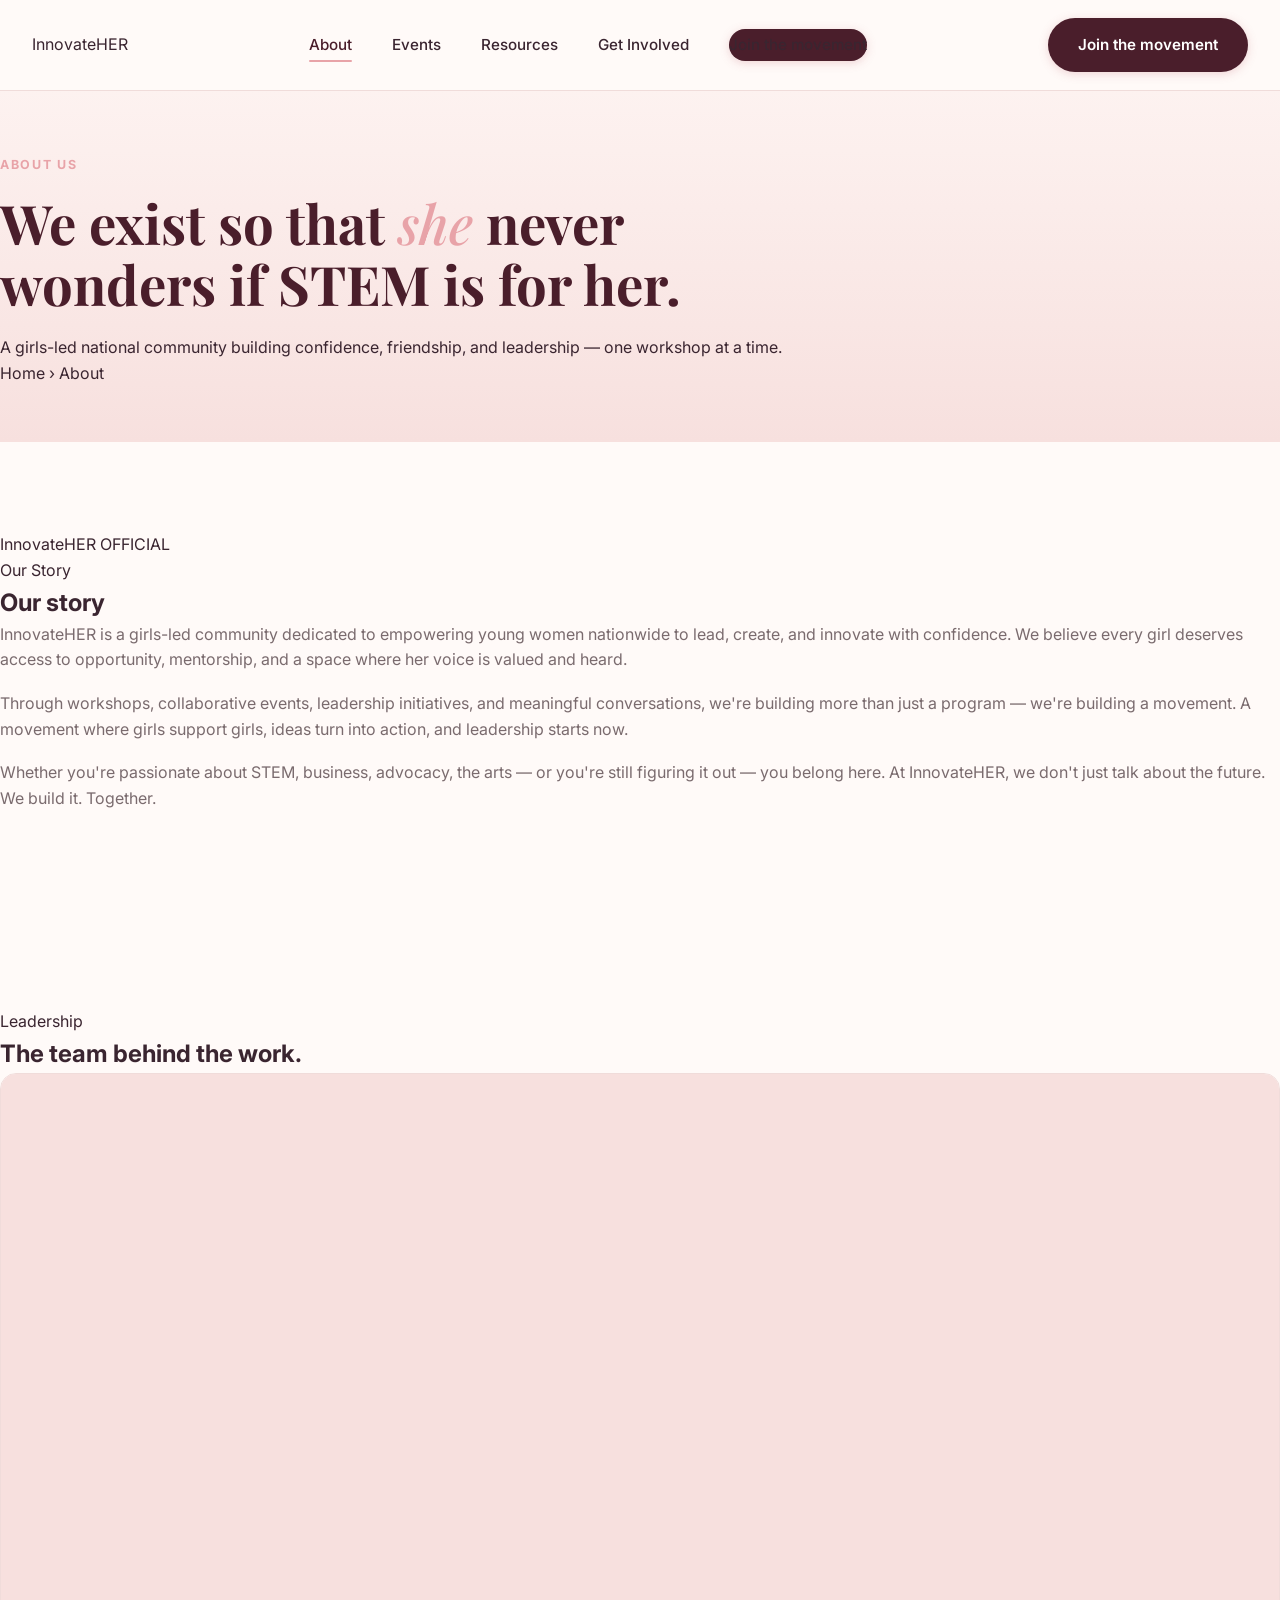
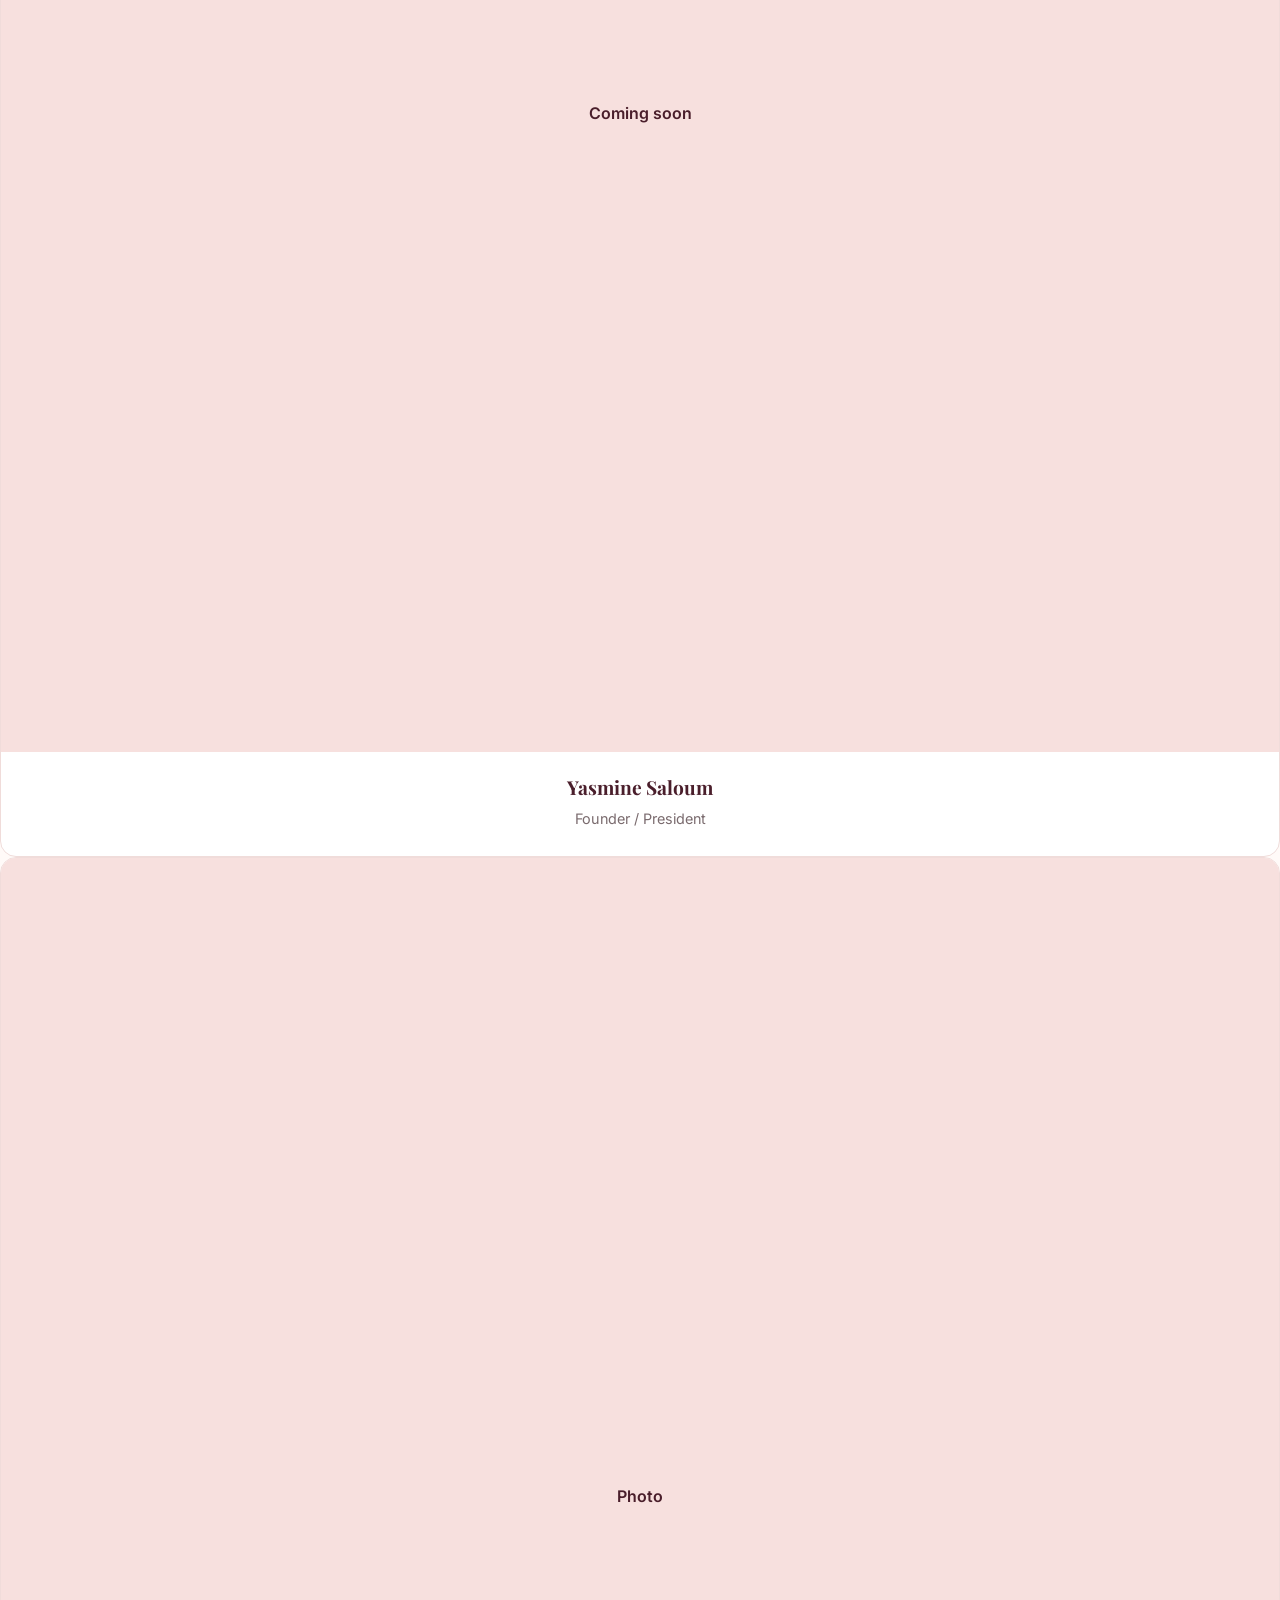
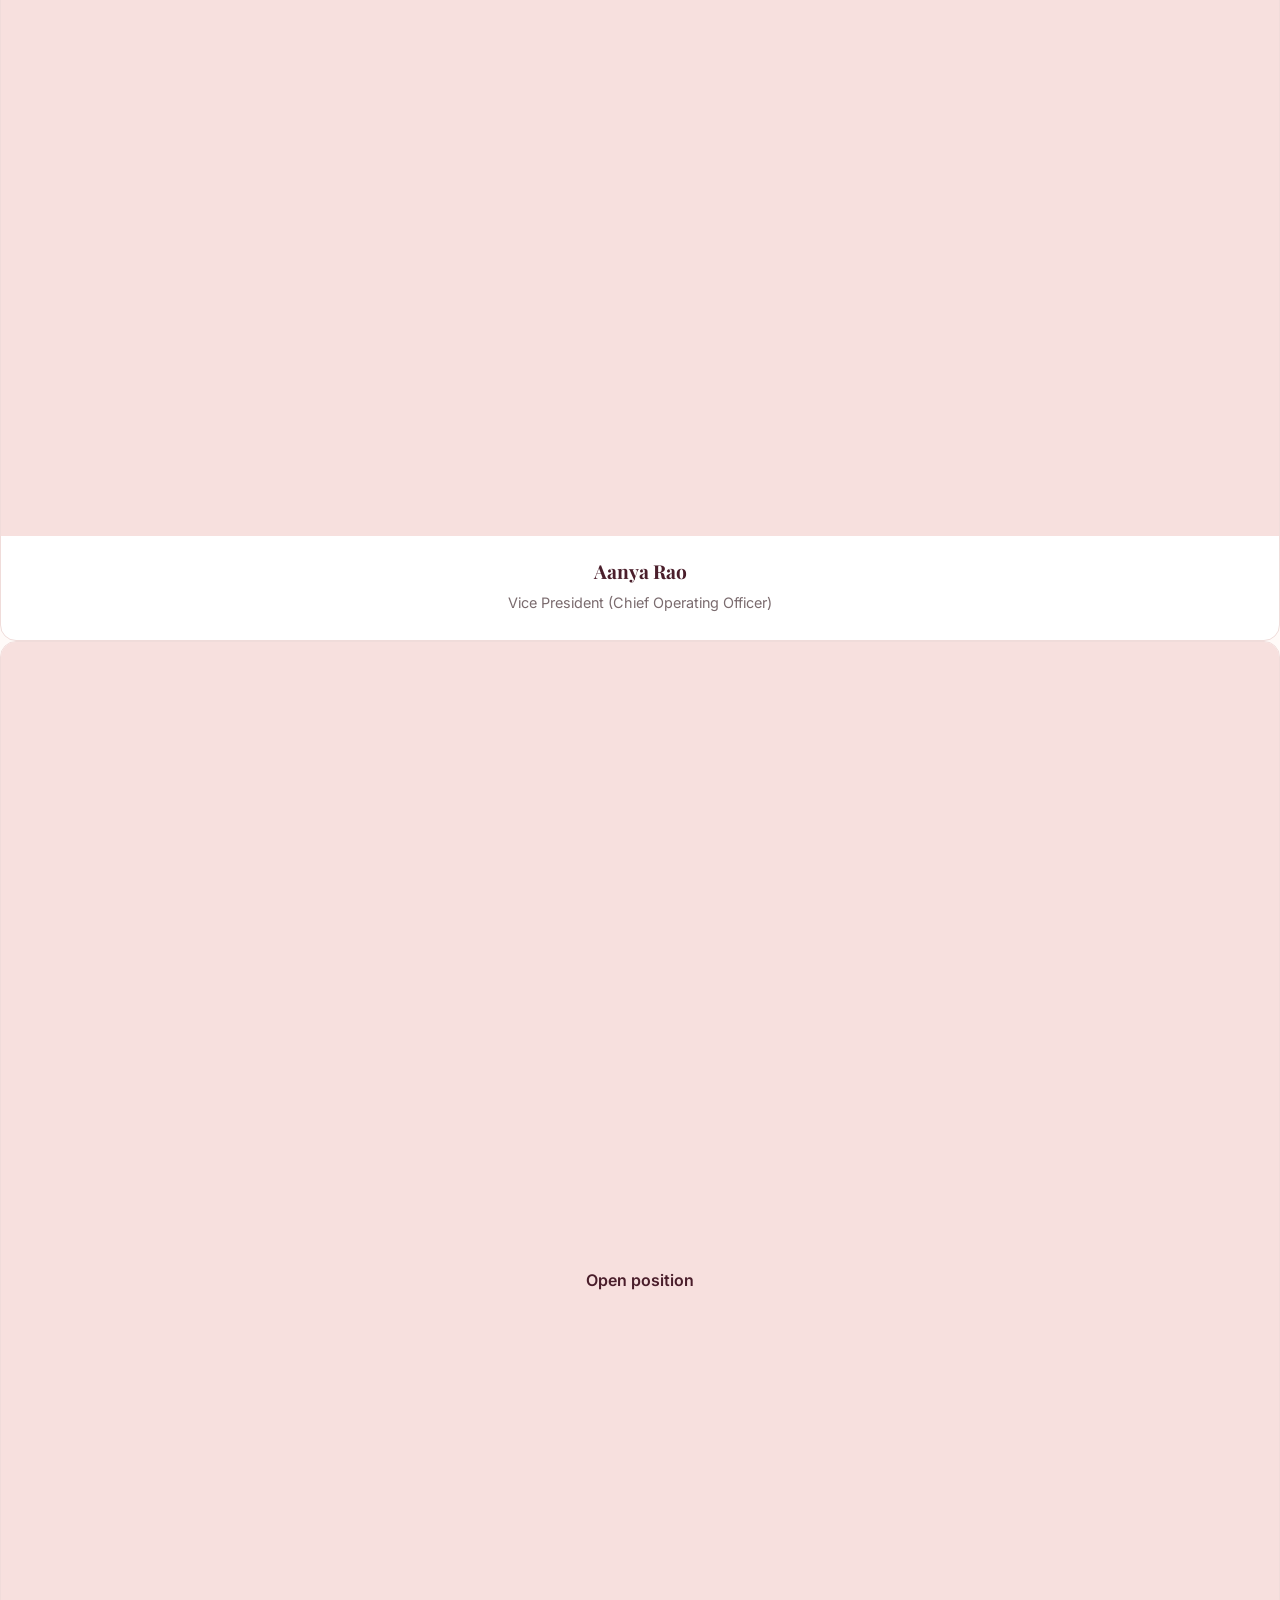
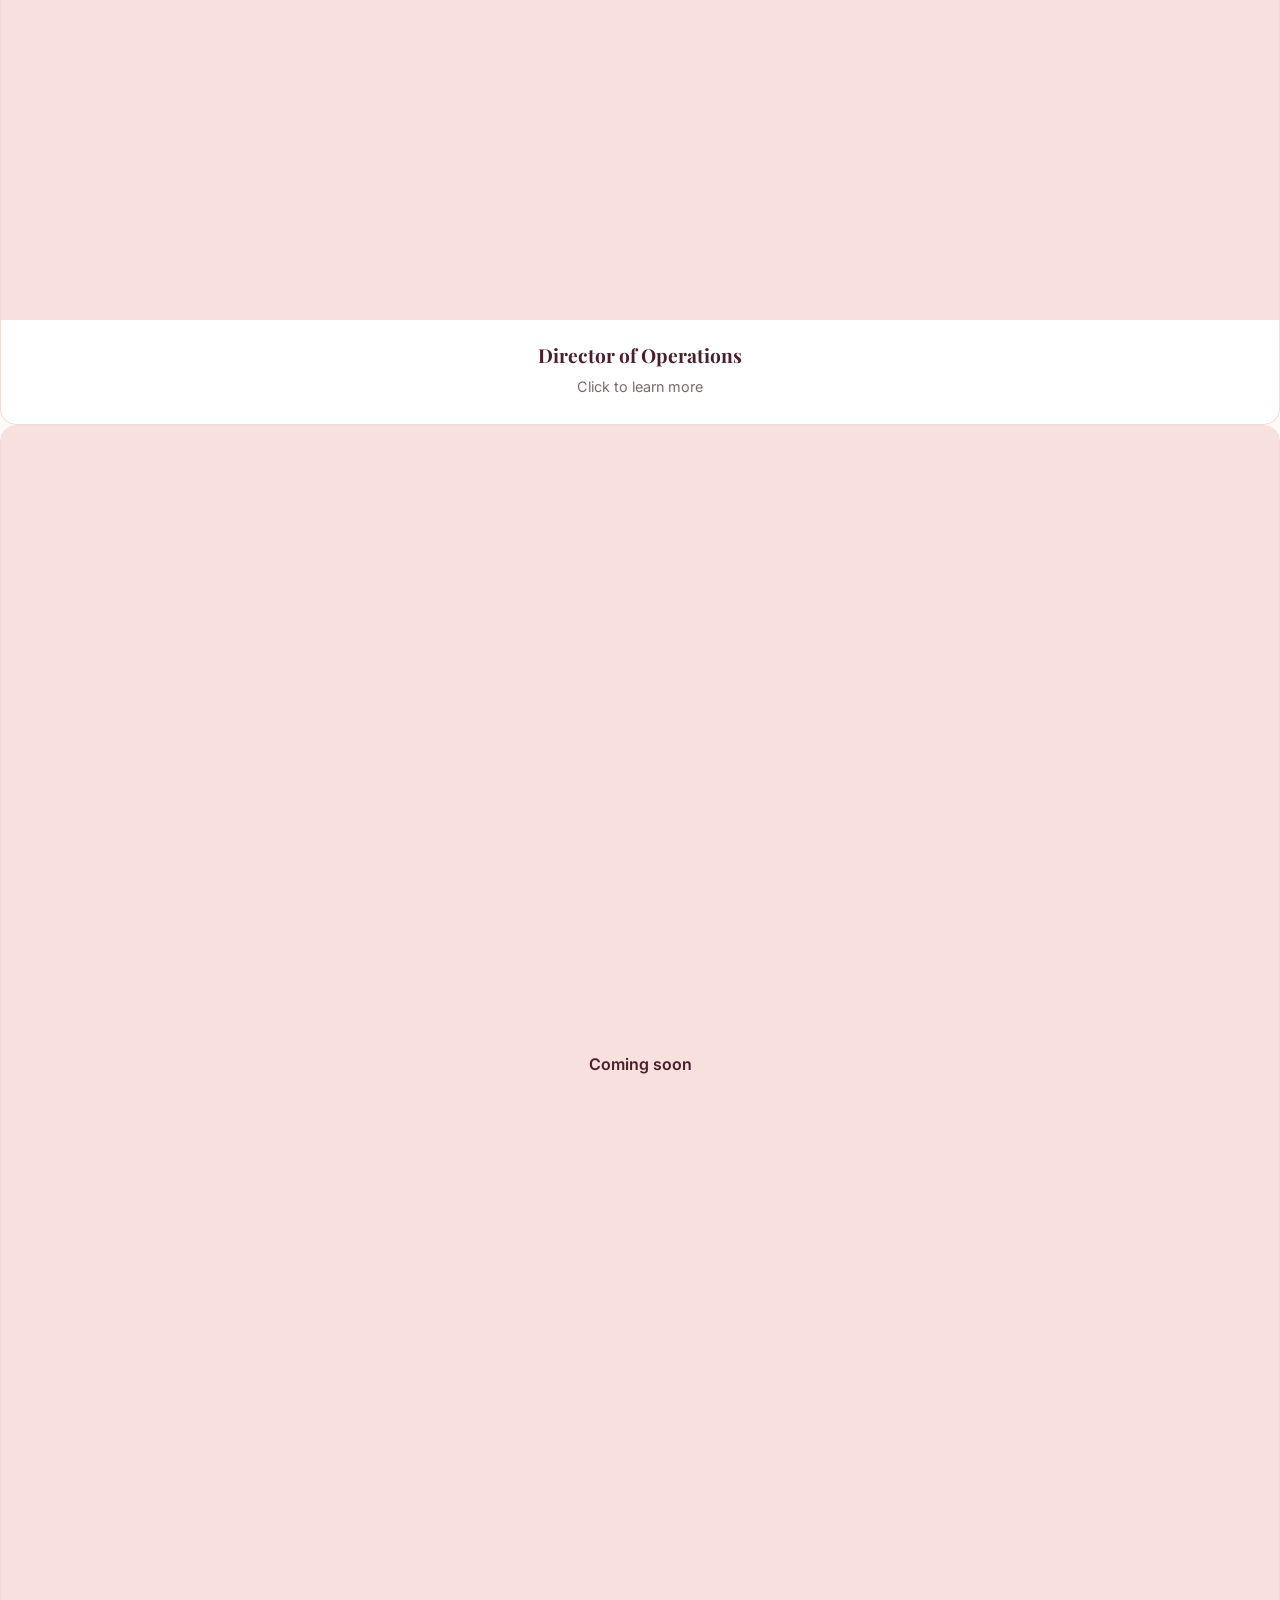
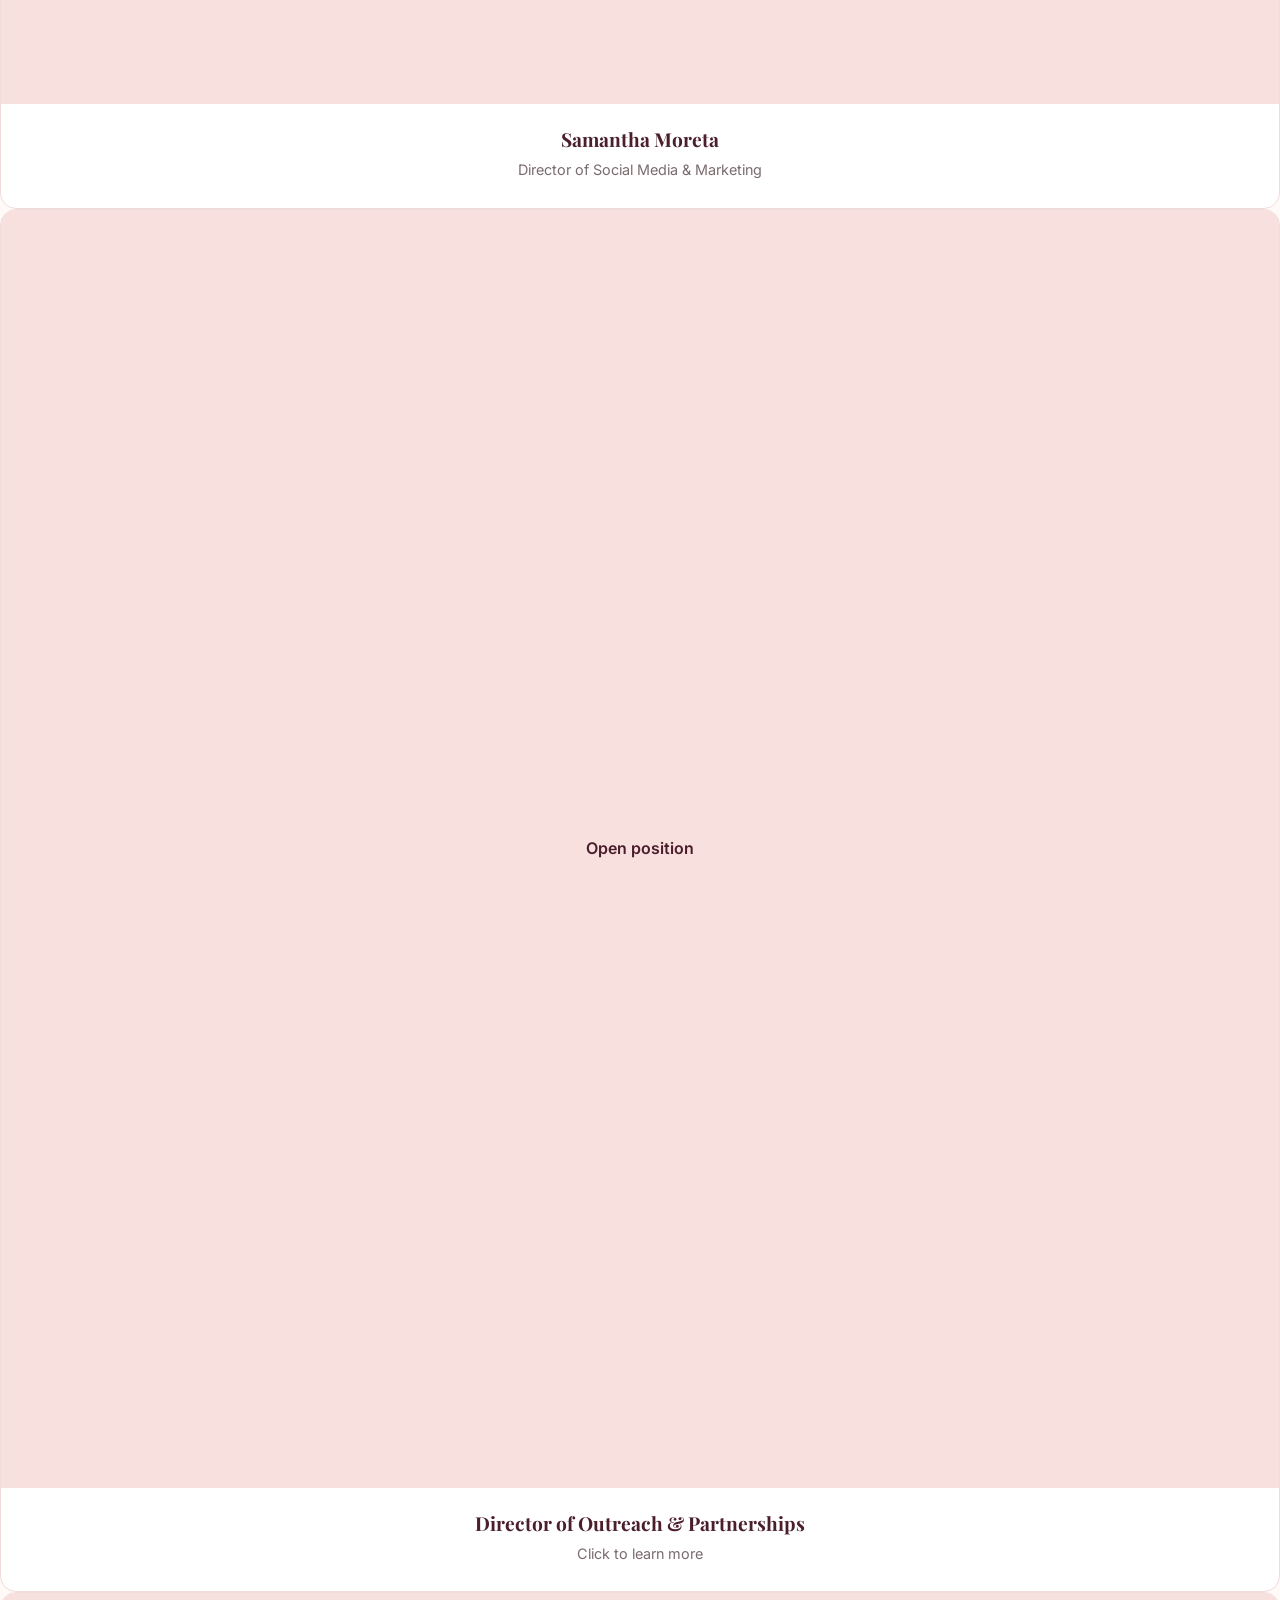
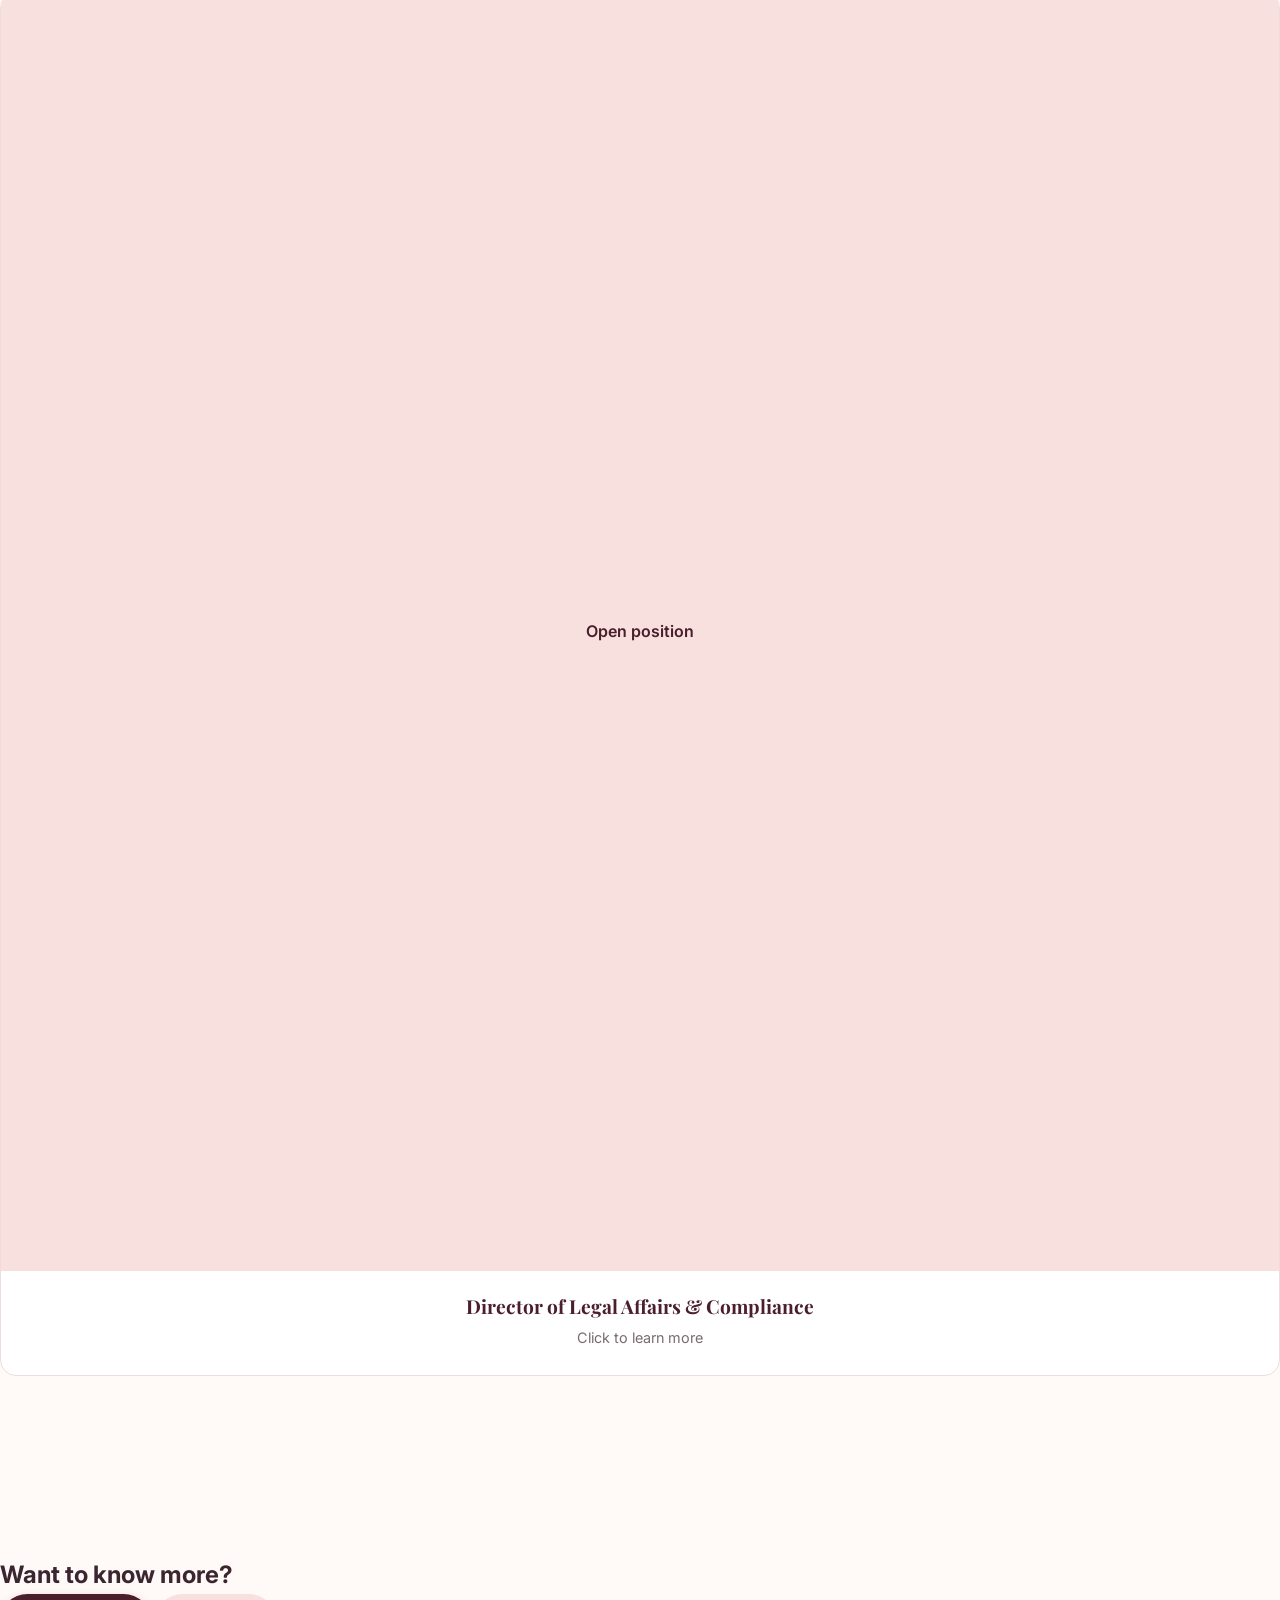
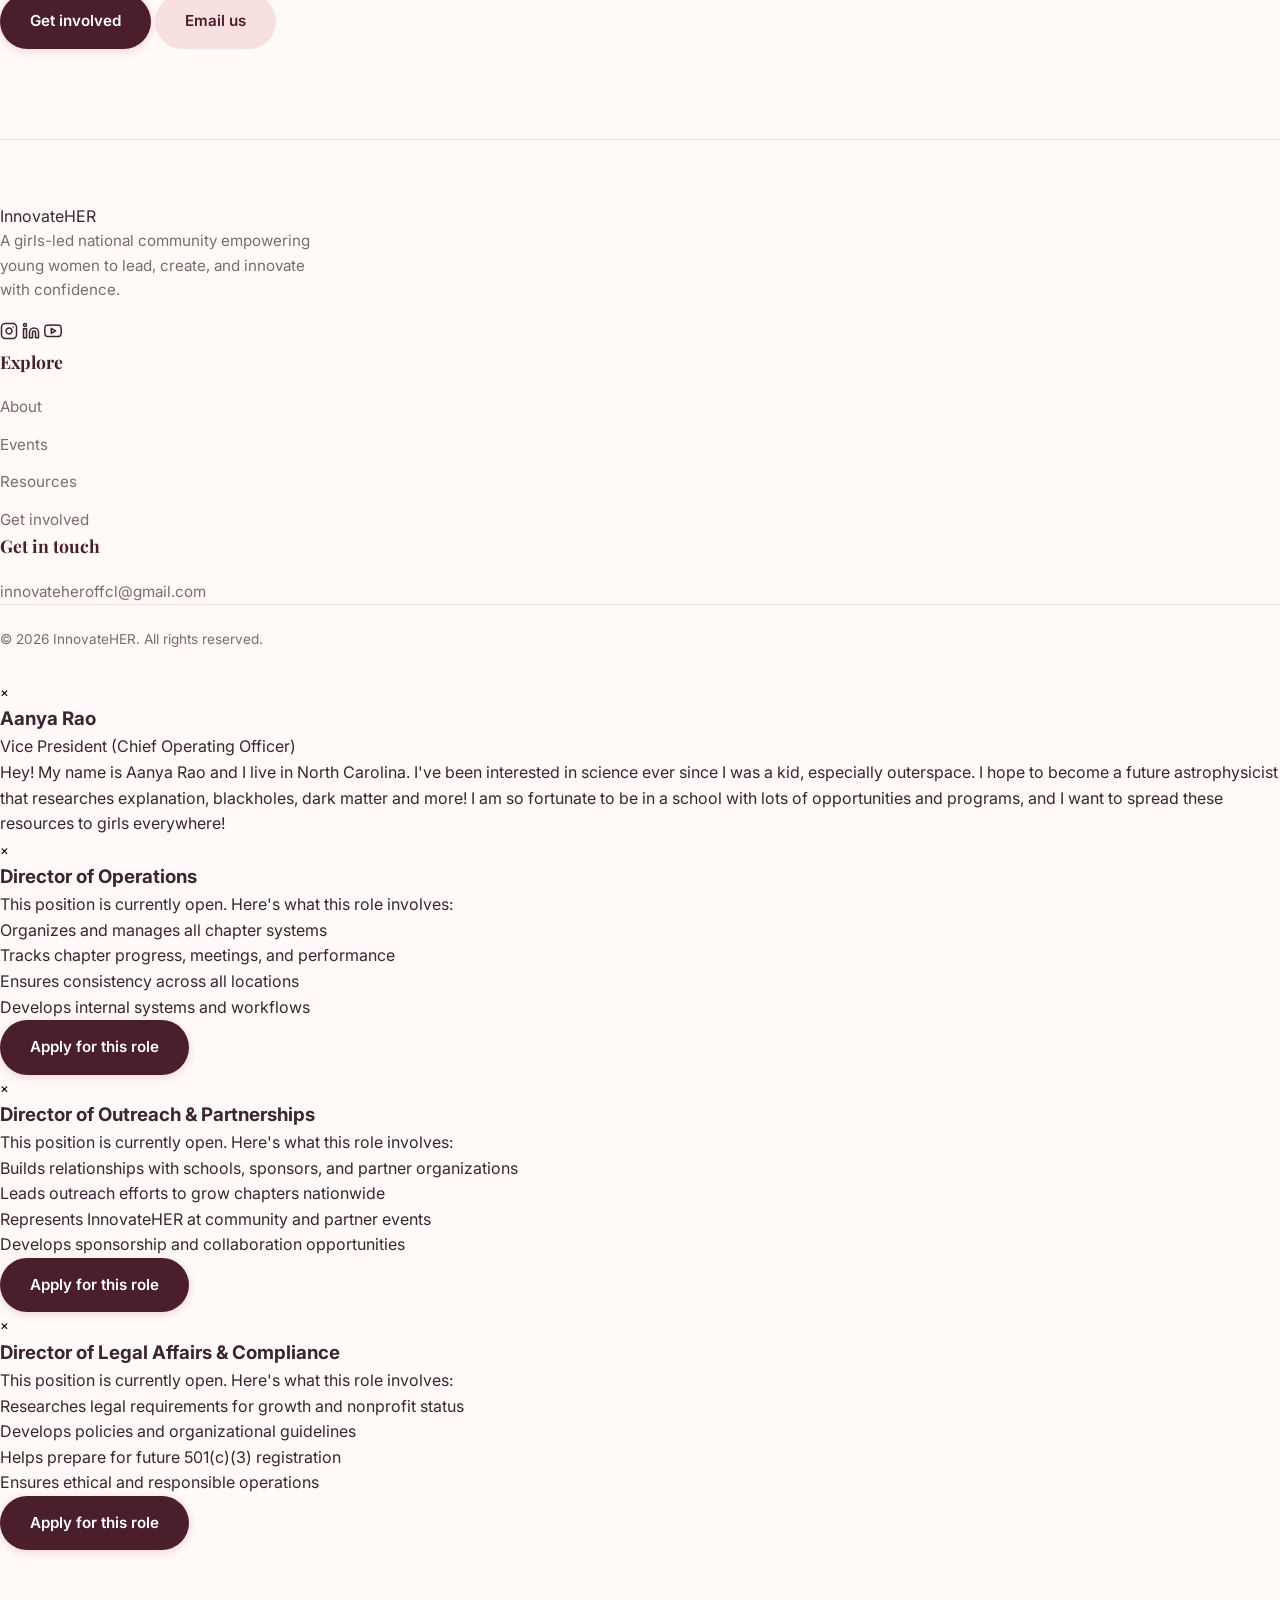
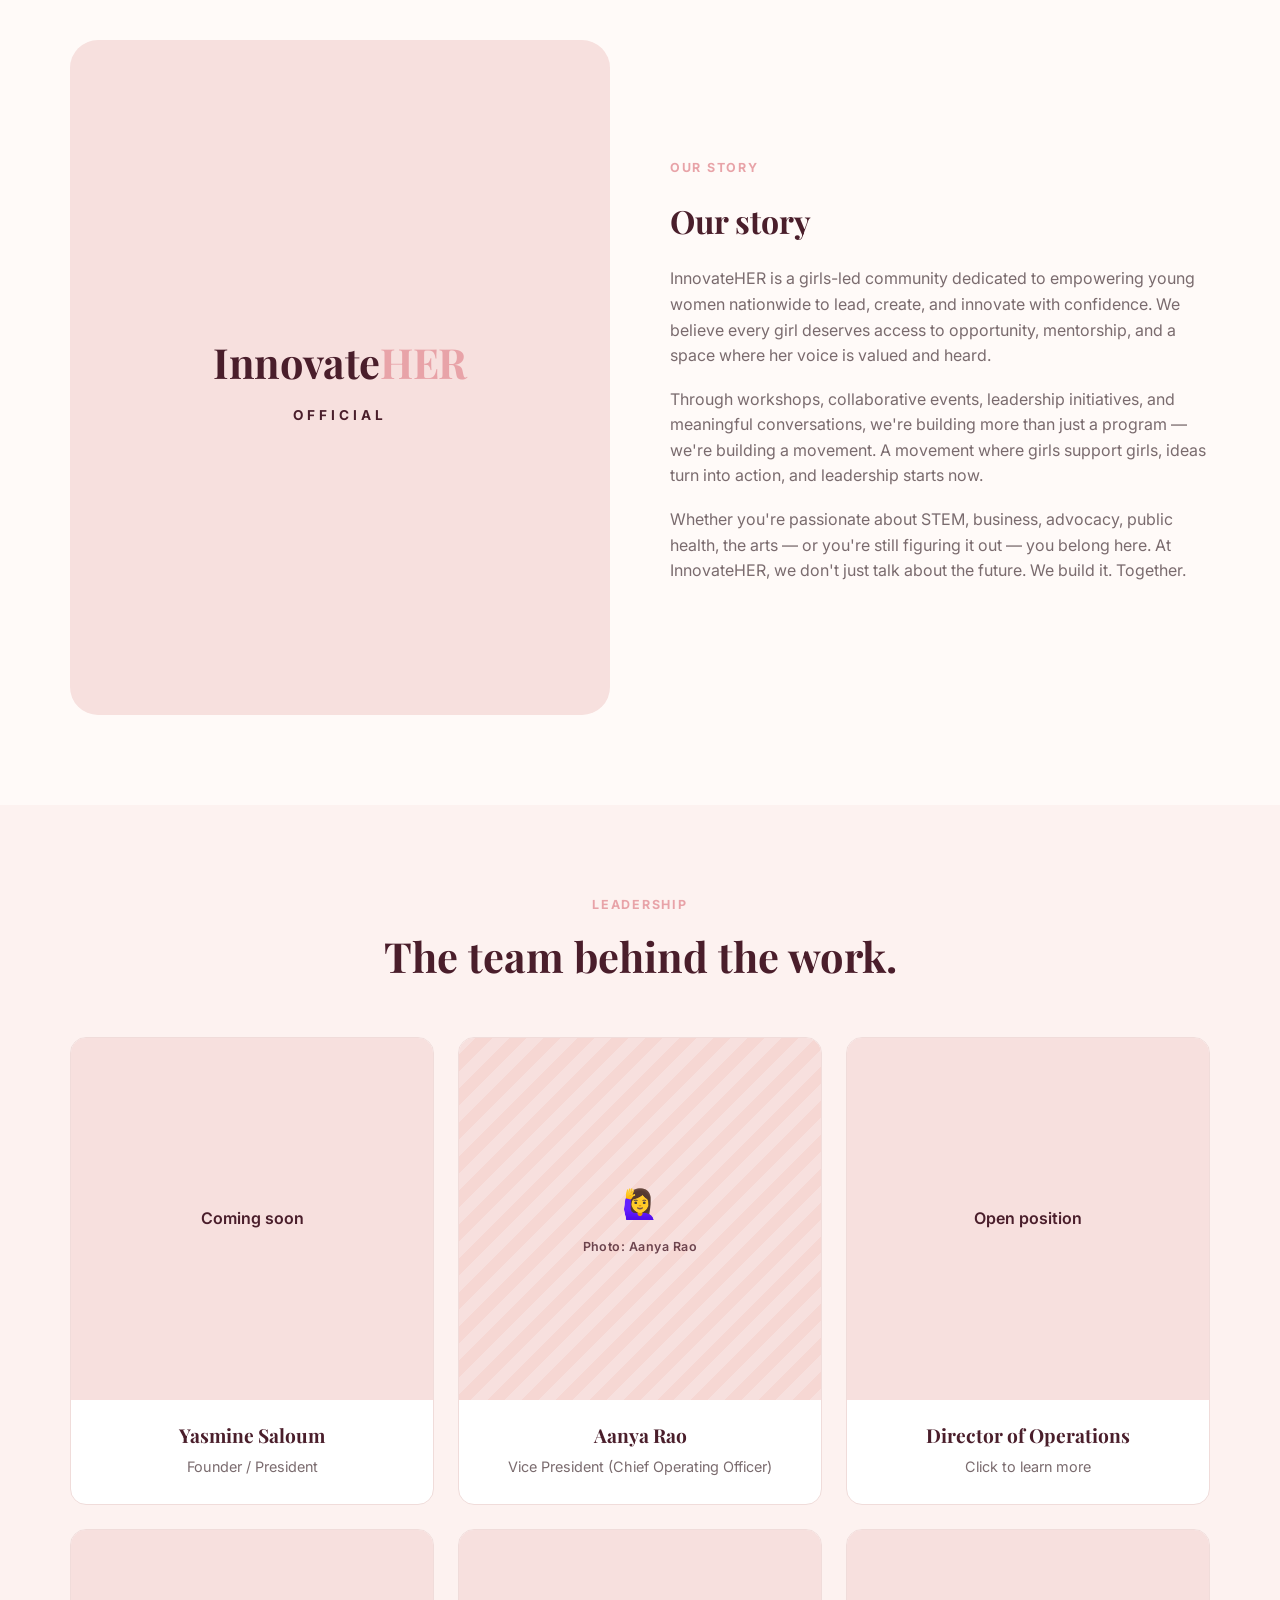
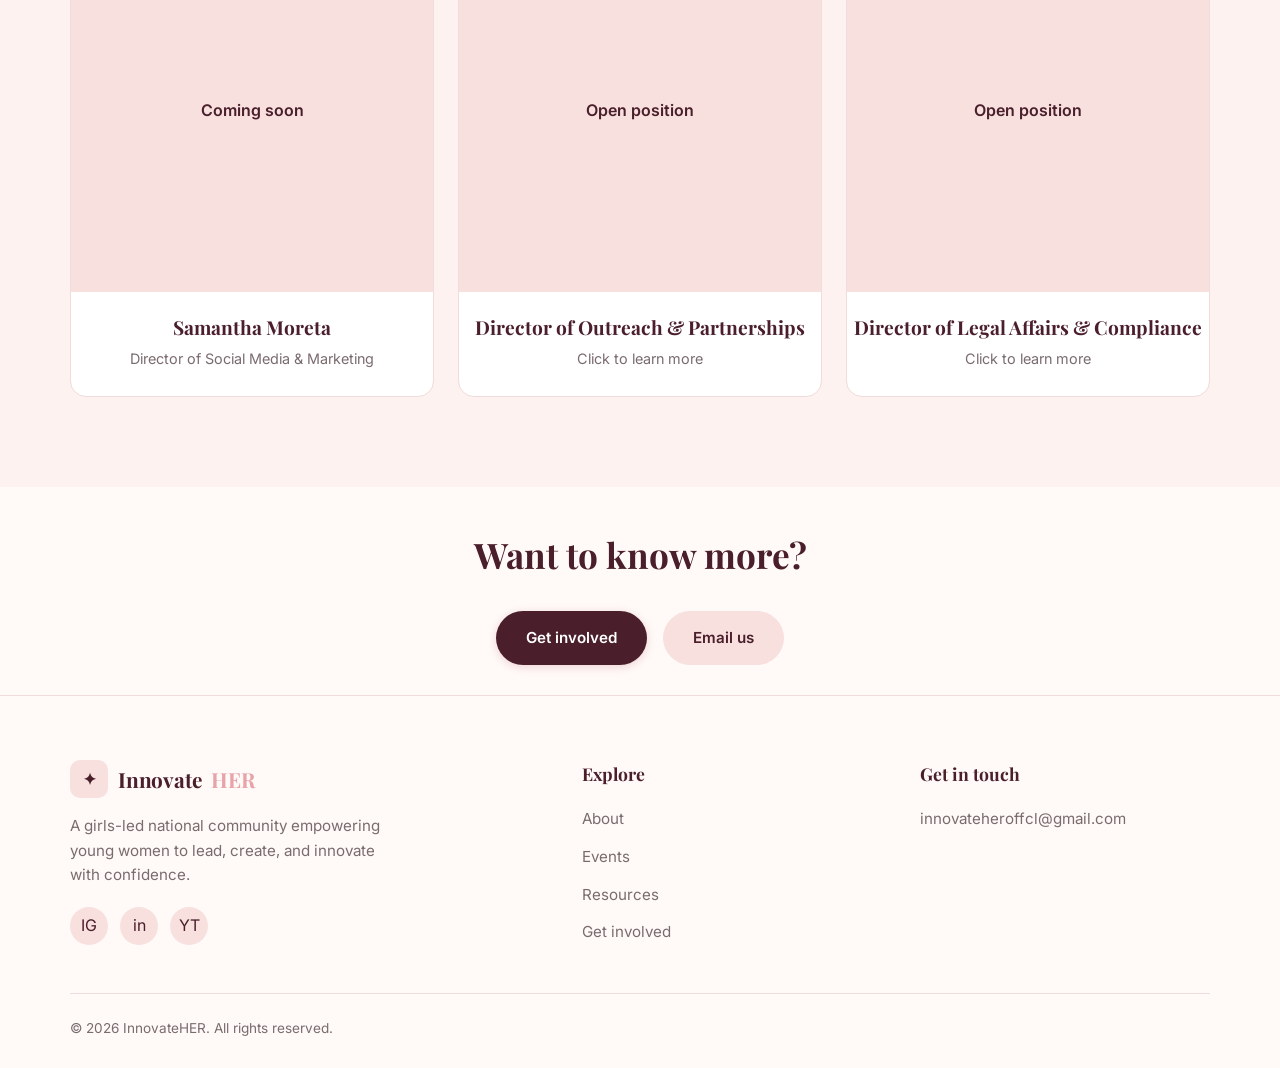
==== about.html @ 2950218b "Update about.html" ====
<!DOCTYPE html>
<html lang="en">
<head>
  <meta charset="UTF-8">
  <meta name="viewport" content="width=device-width, initial-scale=1.0">
  <title>About — InnovateHER</title>
  <meta name="description" content="InnovateHER is a girls-led national community building confidence, friendship, and leadership — one workshop at a time.">
  <link rel="icon" type="image/png" href="assets/images/favicon.png">
  <link rel="stylesheet" href="css/style.css">
</head>
<body>

  <!-- ============ HEADER / NAV ============ -->
  <header class="site-header">
    <nav class="nav">
      <a href="index.html" class="nav-logo">
        <span class="logo-mark">
          <img src="assets/images/logo.png" alt="" onerror="this.parentElement.style.display='none'">
        </span>
        Innovate<span class="her">HER</span>
      </a>

      <ul class="nav-links">
        <li><a href="about.html" aria-current="page">About</a></li>
        <li><a href="events.html">Events</a></li>
        <li><a href="resources.html">Resources</a></li>
        <li><a href="get-involved.html">Get Involved</a></li>
        <li class="nav-cta-mobile"><a href="get-involved.html" class="btn btn-primary btn-block">Join the movement</a></li>
      </ul>

      <div class="nav-actions">
        <a href="get-involved.html" class="btn btn-primary">Join the movement</a>
        <button class="nav-toggle" aria-label="Toggle menu" aria-expanded="false">
          <span></span><span></span><span></span>
        </button>
      </div>
    </nav>
  </header>

  <main>
    <!-- ============ PAGE HERO ============ -->
    <section class="page-hero">
      <div class="container">
        <span class="eyebrow">About Us</span>
        <h1>We exist so that <em>she</em> never wonders if STEM is for her.</h1>
        <p>A girls-led national community building confidence, friendship, and leadership — one workshop at a time.</p>
        <nav class="breadcrumbs" aria-label="Breadcrumb">
          <a href="index.html">Home</a>
          <span>&rsaquo;</span>
          <span class="current">About</span>
        </nav>
      </div>
    </section>

    <!-- ============ OUR STORY ============ -->
    <section class="section">
      <div class="container story-block">
        <div class="story-media">
          <div class="wordmark">
            Innovate<span class="her">HER</span>
            <span class="tagline">OFFICIAL</span>
          </div>
        </div>

        <div class="story-copy">
          <span class="section-eyebrow">Our Story</span>
          <h2 class="section-heading">Our story</h2>
          <p>InnovateHER is a girls-led community dedicated to empowering young women nationwide to lead, create, and innovate with confidence. We believe every girl deserves access to opportunity, mentorship, and a space where her voice is valued and heard.</p>
          <p>Through workshops, collaborative events, leadership initiatives, and meaningful conversations, we're building more than just a program — we're building a movement. A movement where girls support girls, ideas turn into action, and leadership starts now.</p>
          <p>Whether you're passionate about STEM, business, advocacy, the arts — or you're still figuring it out — you belong here. At InnovateHER, we don't just talk about the future. We build it. Together.</p>
        </div>
      </div>
    </section>

    <!-- ============ LEADERSHIP ============ -->
    <section class="section bg-blush">
      <div class="container text-center">
        <span class="section-eyebrow">Leadership</span>
        <h2 class="section-heading">The team behind the work.</h2>

        <div class="leadership-grid">
          <!-- Yasmine Saloum -->
          <div class="leader-card">
            <div class="leader-photo">Coming soon</div>
            <h3>Yasmine Saloum</h3>
            <p class="role">Founder / President</p>
          </div>

          <!-- Aanya Rao -->
          <div class="leader-card clickable" data-modal-target="modal-aanya" tabindex="0" role="button" aria-haspopup="dialog">
            <div class="leader-photo">
              <img src="assets/images/team-aanya.jpg" alt="" onerror="this.parentElement.textContent='Photo'">
            </div>
            <h3>Aanya Rao</h3>
            <p class="role">Vice President (Chief Operating Officer)</p>
          </div>

          <!-- Director of Operations -->
          <div class="leader-card clickable" data-modal-target="modal-operations" tabindex="0" role="button" aria-haspopup="dialog">
            <div class="leader-photo open-position">Open position</div>
            <h3>Director of Operations</h3>
            <p class="cta-hint">Click to learn more</p>
          </div>

          <!-- Samantha Moreta -->
          <div class="leader-card">
            <div class="leader-photo">Coming soon</div>
            <h3>Samantha Moreta</h3>
            <p class="role">Director of Social Media &amp; Marketing</p>
          </div>

          <!-- Director of Outreach & Partnerships -->
          <div class="leader-card clickable" data-modal-target="modal-outreach" tabindex="0" role="button" aria-haspopup="dialog">
            <div class="leader-photo open-position">Open position</div>
            <h3>Director of Outreach &amp; Partnerships</h3>
            <p class="cta-hint">Click to learn more</p>
          </div>

          <!-- Director of Legal Affairs & Compliance -->
          <div class="leader-card clickable" data-modal-target="modal-legal" tabindex="0" role="button" aria-haspopup="dialog">
            <div class="leader-photo open-position">Open position</div>
            <h3>Director of Legal Affairs &amp; Compliance</h3>
            <p class="cta-hint">Click to learn more</p>
          </div>
        </div>
      </div>
    </section>

    <!-- ============ WANT TO KNOW MORE ============ -->
    <section class="section">
      <div class="container know-more">
        <h2>Want to know more?</h2>
        <div class="actions">
          <a href="get-involved.html" class="btn btn-primary">Get involved</a>
          <a href="mailto:innovateheroffcl@gmail.com" class="btn btn-secondary">Email us</a>
        </div>
      </div>
    </section>
  </main>

  <!-- ============ FOOTER ============ -->
  <footer class="site-footer">
    <div class="container">
      <div class="footer-top">
        <div class="footer-brand">
          <a href="index.html" class="nav-logo">
            <span class="logo-mark">
              <img src="assets/images/logo.png" alt="" onerror="this.parentElement.style.display='none'">
            </span>
            Innovate<span class="her">HER</span>
          </a>
          <p>A girls-led national community empowering young women to lead, create, and innovate with confidence.</p>
          <div class="social-links">
            <a href="#" aria-label="InnovateHER on Instagram">
              <svg width="18" height="18" viewBox="0 0 24 24" fill="none" stroke="currentColor" stroke-width="2" stroke-linecap="round" stroke-linejoin="round"><rect x="2" y="2" width="20" height="20" rx="5"/><path d="M16 11.37A4 4 0 1 1 12.63 8 4 4 0 0 1 16 11.37z"/><line x1="17.5" y1="6.5" x2="17.51" y2="6.5"/></svg>
            </a>
            <a href="#" aria-label="InnovateHER on LinkedIn">
              <svg width="18" height="18" viewBox="0 0 24 24" fill="none" stroke="currentColor" stroke-width="2" stroke-linecap="round" stroke-linejoin="round"><path d="M16 8a6 6 0 0 1 6 6v7h-4v-7a2 2 0 0 0-2-2 2 2 0 0 0-2 2v7h-4v-7a6 6 0 0 1 6-6z"/><rect x="2" y="9" width="4" height="12"/><circle cx="4" cy="4" r="2"/></svg>
            </a>
            <a href="#" aria-label="InnovateHER on YouTube">
              <svg width="18" height="18" viewBox="0 0 24 24" fill="none" stroke="currentColor" stroke-width="2" stroke-linecap="round" stroke-linejoin="round"><path d="M22.54 6.42a2.78 2.78 0 0 0-1.94-2C18.88 4 12 4 12 4s-6.88 0-8.6.46a2.78 2.78 0 0 0-1.94 2A29 29 0 0 0 1 11.75a29 29 0 0 0 .46 5.33A2.78 2.78 0 0 0 3.4 19c1.72.46 8.6.46 8.6.46s6.88 0 8.6-.46a2.78 2.78 0 0 0 1.94-2 29 29 0 0 0 .46-5.25 29 29 0 0 0-.46-5.33z"/><polygon points="9.75 15.02 15.5 11.75 9.75 8.48 9.75 15.02"/></svg>
            </a>
          </div>
        </div>

        <div class="footer-col">
          <h4>Explore</h4>
          <ul>
            <li><a href="about.html">About</a></li>
            <li><a href="events.html">Events</a></li>
            <li><a href="resources.html">Resources</a></li>
            <li><a href="get-involved.html">Get involved</a></li>
          </ul>
        </div>

        <div class="footer-col">
          <h4>Get in touch</h4>
          <ul>
            <li><a href="mailto:innovateheroffcl@gmail.com">innovateheroffcl@gmail.com</a></li>
          </ul>
        </div>
      </div>

      <div class="footer-bottom">
        &copy; 2026 InnovateHER. All rights reserved.
      </div>
    </div>
  </footer>

  <!-- ============ MODALS ============ -->
  <div class="modal-overlay" id="modal-aanya" role="dialog" aria-modal="true" aria-labelledby="modal-aanya-title">
    <div class="modal-box">
      <button class="modal-close" aria-label="Close">&times;</button>
      <h3 id="modal-aanya-title">Aanya Rao</h3>
      <p class="role">Vice President (Chief Operating Officer)</p>
      <p>Hey! My name is Aanya Rao and I live in North Carolina. I've been interested in science ever since I was a kid, especially outerspace. I hope to become a future astrophysicist that researches explanation, blackholes, dark matter and more! I am so fortunate to be in a school with lots of opportunities and programs, and I want to spread these resources to girls everywhere!</p>
    </div>
  </div>

  <div class="modal-overlay" id="modal-operations" role="dialog" aria-modal="true" aria-labelledby="modal-operations-title">
    <div class="modal-box">
      <button class="modal-close" aria-label="Close">&times;</button>
      <h3 id="modal-operations-title">Director of Operations</h3>
      <p>This position is currently open. Here's what this role involves:</p>
      <ul>
        <li>Organizes and manages all chapter systems</li>
        <li>Tracks chapter progress, meetings, and performance</li>
        <li>Ensures consistency across all locations</li>
        <li>Develops internal systems and workflows</li>
      </ul>
      <a href="get-involved.html" class="btn btn-primary">Apply for this role</a>
    </div>
  </div>

  <div class="modal-overlay" id="modal-outreach" role="dialog" aria-modal="true" aria-labelledby="modal-outreach-title">
    <div class="modal-box">
      <button class="modal-close" aria-label="Close">&times;</button>
      <h3 id="modal-outreach-title">Director of Outreach &amp; Partnerships</h3>
      <p>This position is currently open. Here's what this role involves:</p>
      <ul>
        <li>Builds relationships with schools, sponsors, and partner organizations</li>
        <li>Leads outreach efforts to grow chapters nationwide</li>
        <li>Represents InnovateHER at community and partner events</li>
        <li>Develops sponsorship and collaboration opportunities</li>
      </ul>
      <a href="get-involved.html" class="btn btn-primary">Apply for this role</a>
    </div>
  </div>

  <div class="modal-overlay" id="modal-legal" role="dialog" aria-modal="true" aria-labelledby="modal-legal-title">
    <div class="modal-box">
      <button class="modal-close" aria-label="Close">&times;</button>
      <h3 id="modal-legal-title">Director of Legal Affairs &amp; Compliance</h3>
      <p>This position is currently open. Here's what this role involves:</p>
      <ul>
        <li>Researches legal requirements for growth and nonprofit status</li>
        <li>Develops policies and organizational guidelines</li>
        <li>Helps prepare for future 501(c)(3) registration</li>
        <li>Ensures ethical and responsible operations</li>
      </ul>
      <a href="get-involved.html" class="btn btn-primary">Apply for this role</a>
    </div>
  </div>

  <script src="js/main.js"></script>
</body>
</html>      </div>
    </div>
  </section>

  <section class="story-section">
    <div class="wrap story-grid">
      <div class="story-image">
        <div class="wordmark">
          Innovate<span>HER</span>
          <small>OFFICIAL</small>
        </div>
      </div>
      <div class="story-copy">
        <span class="eyebrow">Our Story</span>
        <h2 style="font-family:var(--font-display);color:var(--maroon);font-size:2rem;margin:16px 0 20px;">Our story</h2>
        <p>InnovateHER is a girls-led community dedicated to empowering young women nationwide to lead, create, and innovate with confidence. We believe every girl deserves access to opportunity, mentorship, and a space where her voice is valued and heard.</p>
        <p>Through workshops, collaborative events, leadership initiatives, and meaningful conversations, we're building more than just a program — we're building a movement. A movement where girls support girls, ideas turn into action, and leadership starts now.</p>
        <p>Whether you're passionate about STEM, business, advocacy, public health, the arts — or you're still figuring it out — you belong here. At InnovateHER, we don't just talk about the future. We build it. Together.</p>
      </div>
    </div>
  </section>

  <section class="leadership">
    <div class="wrap">
      <div class="section-head center" style="margin-left:auto;margin-right:auto;">
        <span class="eyebrow">Leadership</span>
        <h2>The team behind the work.</h2>
      </div>
      <div class="leader-grid">
        <div class="leader-card">
          <div class="leader-photo"><span>Coming soon</span></div>
          <h3>Yasmine Saloum</h3>
          <p>Founder / President</p>
        </div>
        <div class="leader-card">
          <div class="leader-photo">
            <div class="photo-placeholder"><span class="ph-icon">🙋‍♀️</span><span class="ph-label">Photo: Aanya Rao</span></div>
          </div>
          <h3>Aanya Rao</h3>
          <p>Vice President (Chief Operating Officer)</p>
        </div>
        <div class="leader-card">
          <div class="leader-photo"><span>Open position</span></div>
          <h3>Director of Operations</h3>
          <p>Click to learn more</p>
        </div>
        <div class="leader-card">
          <div class="leader-photo"><span>Coming soon</span></div>
          <h3>Samantha Moreta</h3>
          <p>Director of Social Media &amp; Marketing</p>
        </div>
        <div class="leader-card">
          <div class="leader-photo"><span>Open position</span></div>
          <h3>Director of Outreach &amp; Partnerships</h3>
          <p>Click to learn more</p>
        </div>
        <div class="leader-card">
          <div class="leader-photo"><span>Open position</span></div>
          <h3>Director of Legal Affairs &amp; Compliance</h3>
          <p>Click to learn more</p>
        </div>
      </div>
    </div>
  </section>

  <section class="about-cta">
    <div class="wrap">
      <h2>Want to know more?</h2>
      <div class="hero-actions">
        <a href="get-involved.html" class="btn btn-primary">Get involved</a>
        <a href="mailto:innovateheroffcl@gmail.com" class="btn btn-secondary">Email us</a>
      </div>
    </div>
  </section>

</main>

<footer class="site-footer">
  <div class="wrap">
    <div class="footer-grid">
      <div class="footer-brand">
        <a href="index.html" class="logo"><span class="logo-mark">✦</span>Innovate<span class="accent">HER</span></a>
        <p>A girls-led national community empowering young women to lead, create, and innovate with confidence.</p>
        <div class="social-row">
          <a href="#" aria-label="Instagram">IG</a>
          <a href="#" aria-label="LinkedIn">in</a>
          <a href="#" aria-label="YouTube">YT</a>
        </div>
      </div>
      <div class="footer-col">
        <h4>Explore</h4>
        <ul>
          <li><a href="about.html">About</a></li>
          <li><a href="events.html">Events</a></li>
          <li><a href="resources.html">Resources</a></li>
          <li><a href="get-involved.html">Get involved</a></li>
        </ul>
      </div>
      <div class="footer-col">
        <h4>Get in touch</h4>
        <ul><li><a href="mailto:innovateheroffcl@gmail.com">innovateheroffcl@gmail.com</a></li></ul>
      </div>
    </div>
    <div class="footer-bottom">© 2026 InnovateHER. All rights reserved.</div>
  </div>
</footer>

<script src="js/script.js"></script>
</body>
</html>
---- css/style.css ----
/* ==========================================================================
   InnovateHER — shared stylesheet
   ========================================================================== */

@import url('https://fonts.googleapis.com/css2?family=Playfair+Display:ital,wght@0,500;0,600;0,700;1,500;1,600&family=Inter:wght@400;500;600;700&display=swap');
   
   
:root {
  --maroon: #4a1e2b;
  --maroon-dark: #38151e;
  --blush: #f7e0de;
  --blush-light: #fdf2f0;
  --rose: #e8a3a8;
  --rose-light: #f6d7d3;
  --rose-deep: #4a1e2b;
  --rose-deep-dark: #38151e;
  --cream: #fffaf8;
  --white: #ffffff;
  --text-dark: #3a2530;
  --text-gray: #7a6b6e;
  --border: #f0dcda;

  --font-display: 'Playfair Display', Georgia, serif;
  --font-body: 'Inter', -apple-system, sans-serif;

  --radius-sm: 8px;
  --radius-md: 16px;
  --radius-lg: 28px;
  --radius-pill: 999px;

  --container: 1180px;
}

* { box-sizing: border-box; margin: 0; padding: 0; }

html { scroll-behavior: smooth; }

body {
  font-family: var(--font-body);
  color: var(--text-dark);
  background: var(--cream);
  line-height: 1.6;
  -webkit-font-smoothing: antialiased;
}

img { max-width: 100%; display: block; }
a { color: inherit; text-decoration: none; }
button { font-family: inherit; cursor: pointer; border: none; background: none; }
ul { list-style: none; }

.wrap {
  max-width: var(--container);
  margin: 0 auto;
  padding: 0 20px;
}

.eyebrow {
  font-family: var(--font-body);
  font-size: 0.78rem;
  font-weight: 700;
  letter-spacing: 0.14em;
  text-transform: uppercase;
  color: var(--rose);
}

em, .italic-accent {
  font-style: italic;
  color: var(--rose);
  font-family: var(--font-display);
}

/* Focus visibility */
a:focus-visible,
button:focus-visible,
input:focus-visible,
textarea:focus-visible,
select:focus-visible {
  outline: 2px solid var(--maroon);
  outline-offset: 3px;
}

/* ---------- Buttons ---------- */
.btn {
  display: inline-flex;
  align-items: center;
  justify-content: center;
  gap: 8px;
  padding: 15px 30px;
  border-radius: var(--radius-pill);
  font-weight: 600;
  font-size: 0.95rem;
  transition: transform 0.18s ease, box-shadow 0.18s ease, background 0.18s ease, color 0.18s ease, border-color 0.18s ease;
  white-space: nowrap;
}
.btn:active { transform: translateY(0) scale(0.98); }
.btn-primary {
  background: var(--rose-deep);
  color: var(--white);
  box-shadow: 0 2px 10px rgba(193, 97, 109, 0.25);
}
.btn-primary:hover {
  background: var(--rose-deep-dark);
  transform: translateY(-2px);
  box-shadow: 0 10px 24px rgba(193, 97, 109, 0.38);
}
.btn-secondary {
  background: var(--blush);
  color: var(--maroon);
}
.btn-secondary:hover {
  background: var(--rose-light);
  transform: translateY(-2px);
  box-shadow: 0 10px 24px rgba(74, 30, 43, 0.14);
}
.btn-outline {
  background: transparent;
  border: 1.5px solid var(--maroon);
  color: var(--maroon);
}
.btn-outline:hover {
  background: var(--maroon);
  color: var(--white);
  transform: translateY(-2px);
  box-shadow: 0 10px 24px rgba(74, 30, 43, 0.2);
}
.btn-block { width: 100%; }

/* ---------- Header / Nav ---------- */
.site-header {
  position: sticky;
  top: 0;
  z-index: 100;
  background: rgba(255, 250, 248, 0.92);
  backdrop-filter: blur(10px);
  border-bottom: 1px solid var(--border);
}
.nav {
  display: flex;
  align-items: center;
  justify-content: space-between;
  padding: 18px 32px;
}
.logo {
  display: flex;
  align-items: center;
  gap: 10px;
  font-family: var(--font-display);
  font-weight: 700;
  font-size: 1.3rem;
  color: var(--maroon);
  letter-spacing: -0.01em;
  white-space: nowrap;
  transition: opacity 0.15s ease;
}
.logo .accent { letter-spacing: -0.01em; }
.logo:hover { opacity: 0.75; }
.logo .logo-mark {
  width: 38px;
  height: 38px;
  border-radius: 10px;
  background: var(--blush);
  display: flex;
  align-items: center;
  justify-content: center;
  font-size: 1rem;
  transition: transform 0.25s ease, background 0.25s ease;
}
.logo:hover .logo-mark { transform: rotate(-8deg) scale(1.05); background: var(--rose-light); }
.logo .accent { color: var(--rose); }

.nav-links {
  display: flex;
  gap: 40px;
  align-items: center;
}
.nav-links a {
  font-size: 0.95rem;
  font-weight: 500;
  color: var(--text-dark);
  position: relative;
  padding: 4px 0;
  transition: color 0.15s ease;
}
.nav-links a::after {
  content: '';
  position: absolute;
  left: 0; right: 100%; bottom: -4px;
  height: 2px;
  background: var(--rose);
  border-radius: 2px;
  transition: right 0.22s ease;
}
.nav-links a:hover { color: var(--maroon); }
.nav-links a:hover::after { right: 0; }
.nav-links a[aria-current="page"] { color: var(--maroon); }
.nav-links a[aria-current="page"]::after { right: 0; }

.nav-actions { display: flex; align-items: center; gap: 20px; }

.nav-toggle {
  display: none;
  flex-direction: column;
  gap: 5px;
  padding: 8px;
}
.nav-toggle span {
  width: 22px;
  height: 2px;
  background: var(--maroon);
  border-radius: 2px;
}

/* ---------- Hero ---------- */
.hero {
  background: linear-gradient(180deg, var(--blush-light) 0%, var(--blush) 100%);
  padding: 72px 0 90px;
}
.hero-grid {
  display: grid;
  grid-template-columns: 1.1fr 1fr;
  gap: 64px;
  align-items: center;
}
.badge {
  display: inline-flex;
  align-items: center;
  gap: 8px;
  background: var(--white);
  padding: 9px 18px;
  border-radius: var(--radius-pill);
  font-size: 0.78rem;
  font-weight: 700;
  letter-spacing: 0.1em;
  text-transform: uppercase;
  color: var(--maroon);
  margin-bottom: 28px;
  box-shadow: 0 2px 12px rgba(74, 30, 43, 0.06);
}
.hero h1 {
  font-family: var(--font-display);
  font-size: clamp(2.6rem, 5vw, 4rem);
  line-height: 1.08;
  font-weight: 700;
  color: var(--maroon);
  margin-bottom: 26px;
}
.hero h1 em { font-weight: 500; }
.hero p.lede {
  font-size: 1.1rem;
  color: var(--text-gray);
  max-width: 480px;
  margin-bottom: 36px;
}
.hero-actions { display: flex; gap: 16px; flex-wrap: wrap; }

.hero-image {
  position: relative;
}
.hero-image .frame {
  border-radius: var(--radius-lg);
  overflow: hidden;
  box-shadow: 0 30px 60px -20px rgba(74, 30, 43, 0.25);
}
.hero-image img { width: 100%; height: 100%; object-fit: cover; aspect-ratio: 4/3; }
.est-badge {
  position: absolute;
  top: -14px;
  right: -14px;
  background: var(--rose-light);
  color: var(--maroon);
  font-weight: 700;
  font-size: 0.8rem;
  padding: 12px 20px;
  border-radius: var(--radius-pill);
  box-shadow: 0 8px 20px rgba(74, 30, 43, 0.15);
}

/* ---------- Section basics ---------- */
section { padding: 90px 0; }
.section-head { max-width: 620px; margin-bottom: 56px; }
.section-head .eyebrow { display: block; margin-bottom: 16px; }
.section-head h2 {
  font-family: var(--font-display);
  font-size: clamp(2rem, 3.4vw, 2.6rem);
  color: var(--maroon);
  font-weight: 700;
  line-height: 1.2;
  margin-bottom: 18px;
}
.section-head p { color: var(--text-gray); font-size: 1.05rem; }
.section-head.center { margin-left: auto; margin-right: auto; text-align: center; }

/* ---------- Mission ---------- */
.mission { background: var(--cream); }
.mission-grid {
  display: grid;
  grid-template-columns: 1fr 1fr;
  gap: 64px;
  align-items: start;
}
.mission-copy p { color: var(--text-gray); margin-bottom: 18px; }
.mission-copy h2 {
  font-family: var(--font-display);
  font-size: clamp(2rem, 3.4vw, 2.6rem);
  color: var(--maroon);
  font-weight: 700;
  line-height: 1.2;
  margin-bottom: 22px;
}
.value-cards { display: flex; flex-direction: column; gap: 20px; }
.value-card {
  background: var(--white);
  border: 1px solid var(--border);
  border-radius: var(--radius-md);
  padding: 30px;
  box-shadow: 0 4px 20px rgba(74, 30, 43, 0.04);
  transition: transform 0.2s ease, box-shadow 0.2s ease, border-color 0.2s ease;
}
.value-card:hover {
  transform: translateY(-4px);
  box-shadow: 0 16px 34px rgba(74, 30, 43, 0.12);
  border-color: var(--rose);
}
.value-icon {
  width: 46px;
  height: 46px;
  border-radius: 12px;
  display: flex;
  align-items: center;
  justify-content: center;
  margin-bottom: 16px;
  font-size: 1.2rem;
  transition: transform 0.2s ease;
}
.value-card:hover .value-icon { transform: scale(1.08) rotate(-4deg); }
.value-icon.dark { background: var(--maroon); color: var(--white); }
.value-icon.light { background: var(--rose-light); color: var(--maroon); }
.value-card h3 {
  font-family: var(--font-display);
  color: var(--maroon);
  font-size: 1.25rem;
  margin-bottom: 8px;
}
.value-card p { color: var(--text-gray); font-size: 0.96rem; }

/* ---------- Resource cards (home) ---------- */
.resources-preview { background: var(--blush-light); }
.card-grid-3 {
  display: grid;
  grid-template-columns: repeat(3, 1fr);
  gap: 24px;
  margin-bottom: 48px;
}
.info-card {
  transition: transform 0.2s ease, box-shadow 0.2s ease, border-color 0.2s ease;
  background: var(--white);
  border-radius: var(--radius-md);
  padding: 34px 30px;
  border: 1px solid var(--border);
}
.info-card:hover {
  transform: translateY(-4px);
  box-shadow: 0 16px 34px rgba(74, 30, 43, 0.1);
  border-color: var(--rose);
}
.info-card .value-icon { background: var(--rose-light); color: var(--maroon); }
.info-card:hover .value-icon { transform: scale(1.08) rotate(-4deg); }
.info-card h3 {
  font-family: var(--font-display);
  color: var(--maroon);
  font-size: 1.3rem;
  margin-bottom: 10px;
}
.info-card p { color: var(--text-gray); font-size: 0.96rem; }
.center-cta { text-align: center; }

/* ---------- Newsletter ---------- */
.newsletter {
  background: linear-gradient(135deg, var(--maroon) 0%, var(--maroon-dark) 100%);
  border-radius: var(--radius-lg);
  padding: 96px 40px;
  text-align: center;
  margin: 0 32px;
  max-width: calc(var(--container) - 0px);
  margin-left: auto;
  margin-right: auto;
}
.newsletter h2 {
  font-family: var(--font-display);
  color: var(--white);
  font-size: clamp(2rem, 4vw, 2.7rem);
  margin-bottom: 16px;
  font-weight: 600;
}
.newsletter h2 em { color: var(--rose-light); }
.newsletter p {
  color: rgba(255,255,255,0.75);
  max-width: 460px;
  margin: 0 auto 34px;
}
.newsletter-form {
  display: flex;
  gap: 12px;
  max-width: 460px;
  margin: 0 auto 16px;
}
.newsletter-form input {
  flex: 1;
  padding: 15px 22px;
  border-radius: var(--radius-pill);
  border: none;
  background: rgba(255,255,255,0.12);
  color: var(--white);
  font-family: var(--font-body);
  font-size: 0.95rem;
}
.newsletter-form input::placeholder { color: rgba(255,255,255,0.55); }
.newsletter-form button {
  background: var(--rose-light);
  color: var(--maroon);
  padding: 15px 30px;
  border-radius: var(--radius-pill);
  font-weight: 700;
  font-size: 0.95rem;
  transition: background 0.15s ease;
}
.newsletter-form button:hover { background: var(--white); }
.form-note { color: rgba(255,255,255,0.55); font-size: 0.85rem; }
.form-success {
  color: var(--rose-light);
  font-size: 0.9rem;
  font-weight: 600;
  display: none;
}

/* ---------- Page hero (inner pages) ---------- */
.page-hero {
  background: linear-gradient(180deg, var(--blush-light) 0%, var(--blush) 100%);
  padding: 64px 0 56px;
}
.page-hero .eyebrow { display: block; margin-bottom: 18px; }
.page-hero h1 {
  font-family: var(--font-display);
  font-size: clamp(2.4rem, 4.6vw, 3.4rem);
  color: var(--maroon);
  font-weight: 700;
  line-height: 1.12;
  margin-bottom: 20px;
  max-width: 760px;
}
.page-hero h1 em { font-weight: 500; }
.page-hero p.lede {
  color: var(--text-gray);
  font-size: 1.08rem;
  max-width: 560px;
  margin-bottom: 26px;
}
.breadcrumb {
  display: flex;
  gap: 8px;
  align-items: center;
  font-size: 0.9rem;
  color: var(--text-gray);
}
.breadcrumb a { color: var(--text-gray); }
.breadcrumb a:hover { color: var(--maroon); }
.breadcrumb .current { color: var(--maroon); font-weight: 600; }

/* ---------- Footer ---------- */
.site-footer {
  background: var(--cream);
  border-top: 1px solid var(--border);
  padding: 64px 0 28px;
}
.footer-grid {
  display: grid;
  grid-template-columns: 1.6fr 1fr 1fr;
  gap: 48px;
  margin-bottom: 48px;
}
.footer-brand .logo { margin-bottom: 16px; }
.footer-brand p {
  color: var(--text-gray);
  max-width: 320px;
  font-size: 0.95rem;
  margin-bottom: 20px;
}
.social-row { display: flex; gap: 12px; }
.social-row a {
  width: 38px;
  height: 38px;
  border-radius: 50%;
  background: var(--blush);
  color: var(--maroon);
  display: flex;
  align-items: center;
  justify-content: center;
  transition: background 0.18s ease, transform 0.18s ease;
}
.social-row a:hover {
  background: var(--maroon);
  color: var(--white);
  transform: translateY(-3px);
}
.footer-col h4 {
  font-family: var(--font-display);
  color: var(--maroon);
  font-size: 1.1rem;
  margin-bottom: 18px;
}
.footer-col ul { display: flex; flex-direction: column; gap: 12px; }
.footer-col a {
  color: var(--text-gray);
  font-size: 0.95rem;
  position: relative;
  transition: color 0.15s ease;
}
.footer-col a:hover { color: var(--maroon); padding-left: 4px; }
.footer-bottom {
  border-top: 1px solid var(--border);
  padding-top: 24px;
  color: var(--text-gray);
  font-size: 0.85rem;
}

/* ---------- Responsive ---------- */
@media (max-width: 900px) {
  .hero-grid, .mission-grid { grid-template-columns: 1fr; }
  .hero-image { order: -1; }
  .card-grid-3 { grid-template-columns: 1fr; }
  .footer-grid { grid-template-columns: 1fr; gap: 36px; }
  .nav-links { display: none; }
  .nav-toggle { display: flex; }
  .nav-links.open {
    display: flex;
    flex-direction: column;
    position: absolute;
    top: 100%;
    left: 0; right: 0;
    background: var(--cream);
    padding: 20px 32px;
    gap: 18px;
    border-bottom: 1px solid var(--border);
  }
  .newsletter-form { flex-direction: column; }
}

@media (prefers-reduced-motion: reduce) {
  * { transition: none !important; scroll-behavior: auto !important; }
}

/* ==========================================================================
   Page-specific components
   ========================================================================== */

/* ---------- Filter / tab pills ---------- */
.filter-row {
  display: flex;
  gap: 10px;
  flex-wrap: wrap;
  background: var(--blush);
  padding: 8px;
  border-radius: var(--radius-pill);
  width: fit-content;
  margin: 0 auto 56px;
}
.filter-btn {
  padding: 12px 26px;
  border-radius: var(--radius-pill);
  font-weight: 600;
  font-size: 0.92rem;
  color: var(--maroon);
  transition: background 0.15s ease, color 0.15s ease;
}
.filter-btn.active { background: var(--maroon); color: var(--white); }
.filter-btn:not(.active):hover { background: var(--rose-light); }

/* ---------- Events ---------- */
.events-section { background: var(--cream); }
.event-card {
  display: grid;
  grid-template-columns: 260px 1fr auto;
  gap: 28px;
  align-items: center;
  background: var(--white);
  border: 1px solid var(--border);
  border-radius: var(--radius-md);
  padding: 24px;
  margin-bottom: 24px;
  transition: box-shadow 0.15s ease, transform 0.15s ease;
}
.event-card:hover { box-shadow: 0 12px 30px rgba(74,30,43,0.08); transform: translateY(-2px); }
.event-thumb {
  border-radius: var(--radius-sm);
  overflow: hidden;
  aspect-ratio: 4/3;
}
.event-thumb img { width: 100%; height: 100%; object-fit: cover; }
.event-tag {
  display: inline-block;
  background: var(--rose-light);
  color: var(--maroon);
  font-size: 0.75rem;
  font-weight: 700;
  letter-spacing: 0.06em;
  text-transform: uppercase;
  padding: 5px 12px;
  border-radius: var(--radius-pill);
  margin-bottom: 10px;
}
.event-body h3 {
  font-family: var(--font-display);
  color: var(--maroon);
  font-size: 1.4rem;
  margin-bottom: 8px;
}
.event-body p { color: var(--text-gray); font-size: 0.96rem; margin-bottom: 14px; }
.event-meta { display: flex; gap: 20px; flex-wrap: wrap; font-size: 0.88rem; color: var(--text-gray); }
.event-meta span { display: flex; align-items: center; gap: 6px; }
.event-cta { align-self: center; }
.empty-state {
  text-align: center;
  padding: 60px 20px;
  color: var(--text-gray);
  display: none;
}
.empty-state.show { display: block; }

/* ---------- Resource tabs / cards ---------- */
.resource-tabpanel { display: none; }
.resource-tabpanel.active { display: block; }
.resource-panel-head { text-align: center; margin-bottom: 56px; }
.resource-panel-head .badge { margin: 0 auto 18px; }
.resource-panel-head h2 {
  font-family: var(--font-display);
  color: var(--maroon);
  font-size: clamp(1.9rem, 3.4vw, 2.4rem);
  margin-bottom: 14px;
}
.resource-panel-head p { color: var(--text-gray); max-width: 560px; margin: 0 auto; }
.resource-grid {
  display: grid;
  grid-template-columns: repeat(3, 1fr);
  gap: 22px;
}
.resource-card {
  background: var(--white);
  border: 1px solid var(--border);
  border-radius: var(--radius-md);
  padding: 28px;
  display: flex;
  flex-direction: column;
  transition: transform 0.2s ease, box-shadow 0.2s ease, border-color 0.2s ease;
}
.resource-card:hover {
  transform: translateY(-4px);
  box-shadow: 0 16px 34px rgba(74, 30, 43, 0.1);
  border-color: var(--rose);
}
.resource-card.featured { border-color: var(--rose); }
.resource-card-top {
  display: flex;
  justify-content: space-between;
  align-items: flex-start;
  margin-bottom: 16px;
}
.resource-tag {
  background: var(--rose-light);
  color: var(--maroon);
  font-size: 0.78rem;
  font-weight: 700;
  padding: 5px 12px;
  border-radius: var(--radius-pill);
}
.resource-card h3 {
  font-family: var(--font-display);
  color: var(--maroon);
  font-size: 1.25rem;
  margin-bottom: 10px;
}
.resource-card p { color: var(--text-gray); font-size: 0.93rem; margin-bottom: 22px; flex: 1; }
.resource-card .btn { margin-top: auto; }
.resource-suggest {
  text-align: center;
  background: var(--blush-light);
  border-radius: var(--radius-lg);
  padding: 90px 30px;
  margin-top: 70px;
}
.resource-suggest h3 {
  font-family: var(--font-display);
  color: var(--maroon);
  font-size: 2rem;
  margin-bottom: 12px;
}
.resource-suggest p { color: var(--text-gray); max-width: 460px; margin: 0 auto 26px; }
.coming-soon-note {
  text-align: center;
  color: var(--text-gray);
  background: var(--blush-light);
  border-radius: var(--radius-md);
  padding: 50px 30px;
  font-size: 1rem;
}

/* ---------- About ---------- */
.story-section { background: var(--cream); }
.story-grid {
  display: grid;
  grid-template-columns: 1fr 1fr;
  gap: 60px;
  align-items: center;
}
.story-image {
  background: var(--blush);
  border-radius: var(--radius-lg);
  padding: 60px 40px;
  display: flex;
  align-items: center;
  justify-content: center;
  aspect-ratio: 4/5;
}
.story-image .wordmark {
  font-family: var(--font-display);
  text-align: center;
  color: var(--maroon);
  font-size: 2.6rem;
  font-weight: 700;
  letter-spacing: -0.01em;
  white-space: nowrap;
}
.story-image .wordmark span { color: var(--rose); }
.story-image .wordmark small {
  display: block;
  font-family: var(--font-body);
  font-size: 0.85rem;
  letter-spacing: 0.3em;
  color: var(--maroon);
  margin-top: 10px;
}
.story-copy p { color: var(--text-gray); margin-bottom: 18px; }

.leadership { background: var(--blush-light); }
.leader-grid {
  display: grid;
  grid-template-columns: repeat(3, 1fr);
  gap: 24px;
}
.leader-card {
  background: var(--white);
  border-radius: var(--radius-md);
  overflow: hidden;
  border: 1px solid var(--border);
  text-align: center;
  padding-bottom: 26px;
  transition: transform 0.2s ease, box-shadow 0.2s ease, border-color 0.2s ease;
}
.leader-card:hover {
  transform: translateY(-4px);
  box-shadow: 0 16px 34px rgba(74, 30, 43, 0.1);
  border-color: var(--rose);
}
.leader-photo {
  aspect-ratio: 1;
  background: var(--blush);
  display: flex;
  align-items: center;
  justify-content: center;
  color: var(--maroon);
  font-weight: 600;
  overflow: hidden;
}
.leader-photo img {
  width: 100%;
  height: 100%;
  object-fit: cover;
  transition: transform 0.35s ease;
}
.leader-card:hover .leader-photo img { transform: scale(1.06); }
.leader-card h3 {
  font-family: var(--font-display);
  color: var(--maroon);
  font-size: 1.2rem;
  margin: 20px 0 4px;
}
.leader-card p { color: var(--text-gray); font-size: 0.9rem; padding: 0 16px; }

.about-cta {
  text-align: center;
  padding: 40px 0 30px;
}
.about-cta h2 {
  font-family: var(--font-display);
  color: var(--maroon);
  font-size: 2.2rem;
  margin-bottom: 28px;
}
.about-cta .hero-actions { justify-content: center; }

/* ---------- Get Involved ---------- */
.get-involved-section { background: var(--cream); }
.gi-grid {
  display: grid;
  grid-template-columns: 1fr 1.15fr;
  gap: 48px;
  align-items: flex-start;
}
.gi-image {
  border-radius: var(--radius-lg);
  overflow: hidden;
  position: sticky;
  top: 100px;
}
.gi-image img { width: 100%; aspect-ratio: 4/5; object-fit: cover; }
.gi-tabs { display: flex; flex-direction: column; gap: 12px; margin-top: 20px; }
.gi-tab {
  display: flex;
  align-items: center;
  gap: 16px;
  background: var(--white);
  border: 1px solid var(--border);
  border-radius: var(--radius-md);
  padding: 18px 22px;
  text-align: left;
  transition: background 0.15s ease, border-color 0.15s ease;
}
.gi-tab .icon {
  width: 40px; height: 40px;
  border-radius: 10px;
  background: var(--rose-light);
  color: var(--maroon);
  display: flex; align-items: center; justify-content: center;
  flex-shrink: 0;
}
.gi-tab strong { display: block; color: var(--maroon); font-family: var(--font-display); font-size: 1.05rem; }
.gi-tab span.sub { color: var(--text-gray); font-size: 0.85rem; }
.gi-tab:not(.active):hover {
  background: var(--blush-light);
  border-color: var(--rose);
  transform: translateX(2px);
}
.gi-tab.active { background: var(--rose-light); border-color: var(--rose); }

.gi-panel { display: none; }
.gi-panel.active { display: block; }
.gi-form-card {
  background: var(--white);
  border: 1px solid var(--border);
  border-radius: var(--radius-md);
  padding: 40px;
}
.gi-form-card h2 {
  font-family: var(--font-display);
  color: var(--maroon);
  font-size: 1.6rem;
  margin-bottom: 8px;
}
.gi-form-card > p { color: var(--text-gray); margin-bottom: 30px; }

.field { margin-bottom: 22px; }
.field label {
  display: block;
  font-weight: 600;
  color: var(--maroon);
  font-size: 0.92rem;
  margin-bottom: 8px;
}
.field .req { color: var(--rose); }
.field input,
.field select,
.field textarea {
  width: 100%;
  padding: 13px 16px;
  border-radius: var(--radius-sm);
  border: 1px solid var(--border);
  background: var(--blush-light);
  font-family: var(--font-body);
  font-size: 0.95rem;
  color: var(--text-dark);
}
.field textarea { resize: vertical; min-height: 120px; }
.field input:focus,
.field select:focus,
.field textarea:focus {
  outline: none;
  border-color: var(--rose);
  background: var(--white);
}

.volunteer-panel {
  text-align: center;
  background: var(--blush-light);
  border-radius: var(--radius-lg);
  padding: 90px 40px;
}
.volunteer-panel .value-icon { margin: 0 auto 20px; }
.volunteer-panel h2 {
  font-family: var(--font-display);
  color: var(--maroon);
  font-size: 2.1rem;
  margin-bottom: 16px;
}
.volunteer-panel p { color: var(--text-gray); max-width: 480px; margin: 0 auto 28px; }

@media (max-width: 900px) {
  .event-card { grid-template-columns: 1fr; }
  .resource-grid { grid-template-columns: 1fr; }
  .story-grid { grid-template-columns: 1fr; }
  .leader-grid { grid-template-columns: 1fr 1fr; }
  .gi-grid { grid-template-columns: 1fr; }
  .gi-image { position: static; }
}

/* ---------- Photo placeholders (swap for real photos) ---------- */
.photo-placeholder {
  width: 100%;
  height: 100%;
  display: flex;
  flex-direction: column;
  align-items: center;
  justify-content: center;
  gap: 10px;
  background: repeating-linear-gradient(135deg, var(--blush) 0, var(--blush) 12px, var(--rose-light) 12px, var(--rose-light) 24px);
  color: var(--maroon);
  text-align: center;
  padding: 20px;
}
.photo-placeholder .ph-icon { font-size: 1.8rem; }
.photo-placeholder .ph-label {
  font-size: 0.78rem;
  font-weight: 600;
  letter-spacing: 0.04em;
  max-width: 220px;
  opacity: 0.8;
}

/* ---------- Event detail page ---------- */
.event-detail-section { background: var(--cream); }
.back-link {
  display: inline-flex;
  align-items: center;
  gap: 8px;
  color: var(--text-gray);
  font-size: 0.92rem;
  font-weight: 500;
  margin-bottom: 28px;
  transition: color 0.15s ease, transform 0.15s ease;
}
.back-link:hover { color: var(--maroon); transform: translateX(-2px); }

.event-detail-grid {
  display: grid;
  grid-template-columns: 1.4fr 1fr;
  gap: 48px;
  align-items: start;
}
.event-detail-body h1 {
  font-family: var(--font-display);
  color: var(--maroon);
  font-size: clamp(1.9rem, 3.2vw, 2.4rem);
  margin-bottom: 20px;
}
.event-detail-body > p {
  color: var(--text-gray);
  font-size: 1.05rem;
  margin-bottom: 32px;
}
.what-to-know {
  background: var(--white);
  border: 1px solid var(--border);
  border-radius: var(--radius-md);
  padding: 28px 30px;
}
.what-to-know h3 {
  font-family: var(--font-display);
  color: var(--maroon);
  font-size: 1.15rem;
  margin-bottom: 14px;
}
.what-to-know ul { display: flex; flex-direction: column; gap: 10px; }
.what-to-know li {
  color: var(--text-gray);
  font-size: 0.95rem;
  padding-left: 18px;
  position: relative;
}
.what-to-know li::before {
  content: '•';
  color: var(--rose);
  position: absolute;
  left: 0;
  font-weight: 700;
}

.event-sidebar {
  background: var(--blush);
  border-radius: var(--radius-lg);
  padding: 34px;
  position: sticky;
  top: 100px;
}
.event-sidebar-row {
  display: flex;
  gap: 14px;
  align-items: flex-start;
  margin-bottom: 24px;
}
.event-sidebar-row .icon {
  width: 36px;
  height: 36px;
  border-radius: 10px;
  background: var(--white);
  color: var(--maroon);
  display: flex;
  align-items: center;
  justify-content: center;
  flex-shrink: 0;
  font-size: 1rem;
}
.event-sidebar-row .label {
  display: block;
  font-size: 0.72rem;
  font-weight: 700;
  letter-spacing: 0.1em;
  text-transform: uppercase;
  color: var(--text-gray);
  margin-bottom: 4px;
}
.event-sidebar-row .value {
  display: block;
  color: var(--maroon);
  font-weight: 600;
  font-size: 1rem;
}
.event-sidebar-row .value.sub {
  color: var(--text-gray);
  font-weight: 400;
  font-size: 0.88rem;
}
.event-sidebar .btn { margin-top: 6px; }
.event-sidebar-note {
  text-align: center;
  color: var(--text-gray);
  font-size: 0.82rem;
  margin-top: 12px;
}

@media (max-width: 900px) {
  .event-detail-grid { grid-template-columns: 1fr; }
  .event-sidebar { position: static; }
}
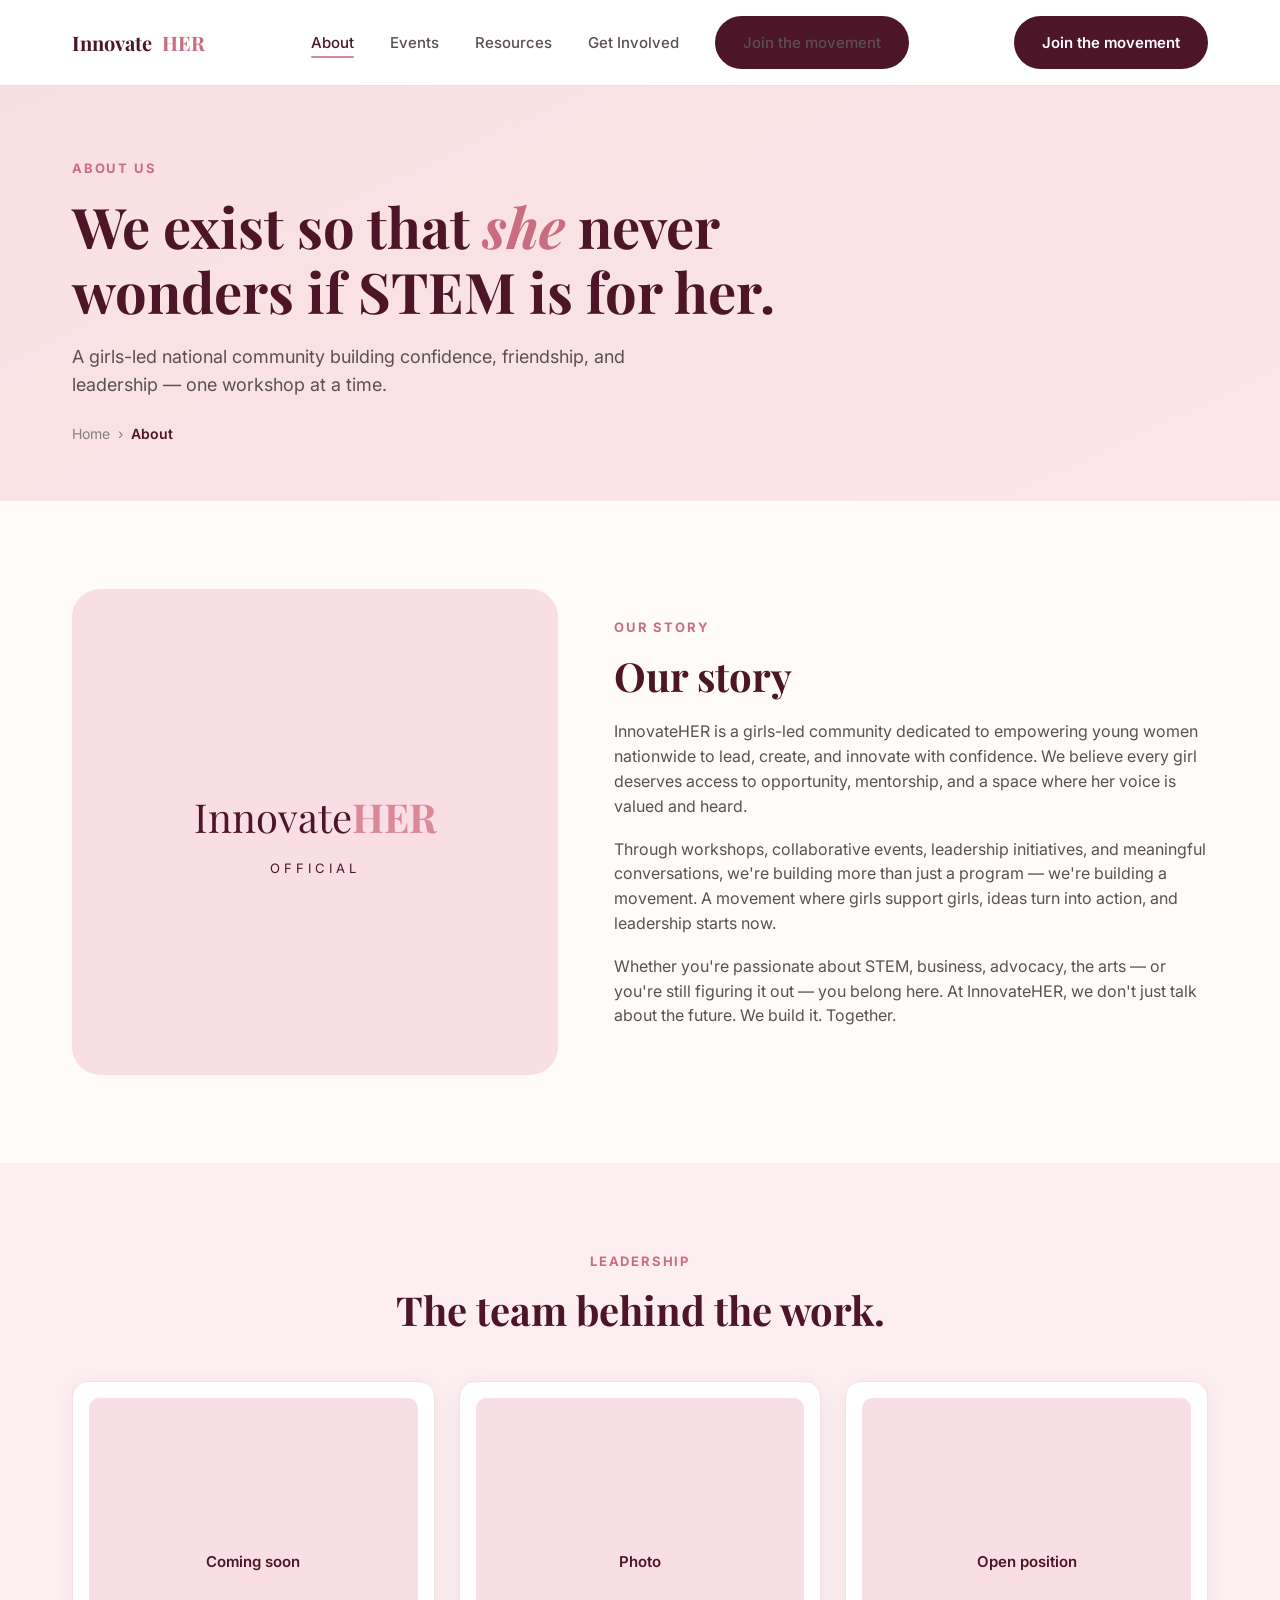
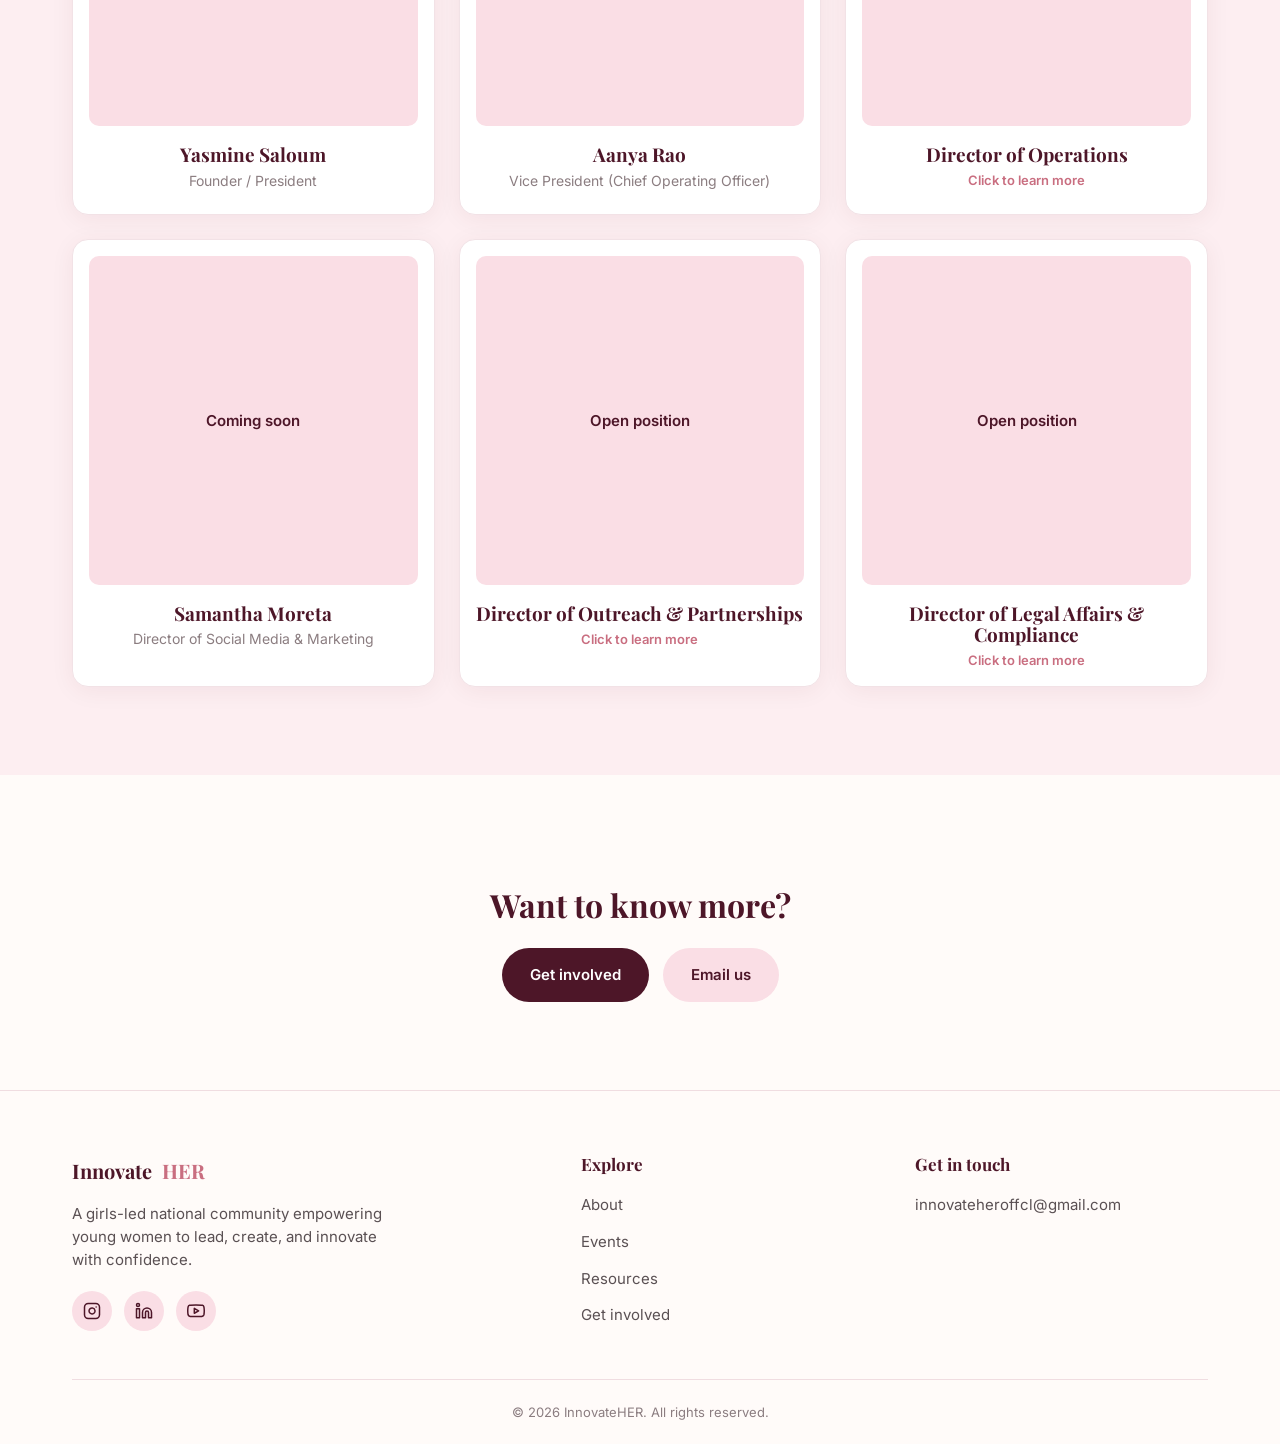
==== commit 83563c0b: "Update about.html" ====
--- a/about.html
+++ b/about.html
@@ -241,116 +241,6 @@
       <a href="get-involved.html" class="btn btn-primary">Apply for this role</a>
     </div>
   </div>
-
-  <script src="js/main.js"></script>
-</body>
-</html>      </div>
-    </div>
-  </section>
-
-  <section class="story-section">
-    <div class="wrap story-grid">
-      <div class="story-image">
-        <div class="wordmark">
-          Innovate<span>HER</span>
-          <small>OFFICIAL</small>
-        </div>
-      </div>
-      <div class="story-copy">
-        <span class="eyebrow">Our Story</span>
-        <h2 style="font-family:var(--font-display);color:var(--maroon);font-size:2rem;margin:16px 0 20px;">Our story</h2>
-        <p>InnovateHER is a girls-led community dedicated to empowering young women nationwide to lead, create, and innovate with confidence. We believe every girl deserves access to opportunity, mentorship, and a space where her voice is valued and heard.</p>
-        <p>Through workshops, collaborative events, leadership initiatives, and meaningful conversations, we're building more than just a program — we're building a movement. A movement where girls support girls, ideas turn into action, and leadership starts now.</p>
-        <p>Whether you're passionate about STEM, business, advocacy, public health, the arts — or you're still figuring it out — you belong here. At InnovateHER, we don't just talk about the future. We build it. Together.</p>
-      </div>
-    </div>
-  </section>
-
-  <section class="leadership">
-    <div class="wrap">
-      <div class="section-head center" style="margin-left:auto;margin-right:auto;">
-        <span class="eyebrow">Leadership</span>
-        <h2>The team behind the work.</h2>
-      </div>
-      <div class="leader-grid">
-        <div class="leader-card">
-          <div class="leader-photo"><span>Coming soon</span></div>
-          <h3>Yasmine Saloum</h3>
-          <p>Founder / President</p>
-        </div>
-        <div class="leader-card">
-          <div class="leader-photo">
-            <div class="photo-placeholder"><span class="ph-icon">🙋‍♀️</span><span class="ph-label">Photo: Aanya Rao</span></div>
-          </div>
-          <h3>Aanya Rao</h3>
-          <p>Vice President (Chief Operating Officer)</p>
-        </div>
-        <div class="leader-card">
-          <div class="leader-photo"><span>Open position</span></div>
-          <h3>Director of Operations</h3>
-          <p>Click to learn more</p>
-        </div>
-        <div class="leader-card">
-          <div class="leader-photo"><span>Coming soon</span></div>
-          <h3>Samantha Moreta</h3>
-          <p>Director of Social Media &amp; Marketing</p>
-        </div>
-        <div class="leader-card">
-          <div class="leader-photo"><span>Open position</span></div>
-          <h3>Director of Outreach &amp; Partnerships</h3>
-          <p>Click to learn more</p>
-        </div>
-        <div class="leader-card">
-          <div class="leader-photo"><span>Open position</span></div>
-          <h3>Director of Legal Affairs &amp; Compliance</h3>
-          <p>Click to learn more</p>
-        </div>
-      </div>
-    </div>
-  </section>
-
-  <section class="about-cta">
-    <div class="wrap">
-      <h2>Want to know more?</h2>
-      <div class="hero-actions">
-        <a href="get-involved.html" class="btn btn-primary">Get involved</a>
-        <a href="mailto:innovateheroffcl@gmail.com" class="btn btn-secondary">Email us</a>
-      </div>
-    </div>
-  </section>
-
-</main>
-
-<footer class="site-footer">
-  <div class="wrap">
-    <div class="footer-grid">
-      <div class="footer-brand">
-        <a href="index.html" class="logo"><span class="logo-mark">✦</span>Innovate<span class="accent">HER</span></a>
-        <p>A girls-led national community empowering young women to lead, create, and innovate with confidence.</p>
-        <div class="social-row">
-          <a href="#" aria-label="Instagram">IG</a>
-          <a href="#" aria-label="LinkedIn">in</a>
-          <a href="#" aria-label="YouTube">YT</a>
-        </div>
-      </div>
-      <div class="footer-col">
-        <h4>Explore</h4>
-        <ul>
-          <li><a href="about.html">About</a></li>
-          <li><a href="events.html">Events</a></li>
-          <li><a href="resources.html">Resources</a></li>
-          <li><a href="get-involved.html">Get involved</a></li>
-        </ul>
-      </div>
-      <div class="footer-col">
-        <h4>Get in touch</h4>
-        <ul><li><a href="mailto:innovateheroffcl@gmail.com">innovateheroffcl@gmail.com</a></li></ul>
-      </div>
-    </div>
-    <div class="footer-bottom">© 2026 InnovateHER. All rights reserved.</div>
-  </div>
-</footer>
-
 <script src="js/script.js"></script>
 </body>
 </html>
--- a/css/style.css
+++ b/css/style.css
@@ -1,82 +1,121 @@
-/* ==========================================================================
-   InnovateHER — shared stylesheet
-   ========================================================================== */
-
+/* =========================================================
+   InnovateHER — Main Stylesheet
+   Brand: wine maroon + blush pink, editorial serif + clean sans
+   ========================================================= */
+
+/* ---------- Fonts ---------- */
 @import url('https://fonts.googleapis.com/css2?family=Playfair+Display:ital,wght@0,500;0,600;0,700;1,500;1,600&family=Inter:wght@400;500;600;700&display=swap');
-   
-   
+
+/* ---------- Design tokens ---------- */
 :root {
-  --maroon: #4a1e2b;
-  --maroon-dark: #38151e;
-  --blush: #f7e0de;
-  --blush-light: #fdf2f0;
-  --rose: #e8a3a8;
-  --rose-light: #f6d7d3;
-  --rose-deep: #4a1e2b;
-  --rose-deep-dark: #38151e;
-  --cream: #fffaf8;
+  /* Brand colors */
+  --maroon: #4d1628;
+  --maroon-dark: #37101d;
+  --maroon-deep: #571a2d;
+  --pink-accent: #d98a98;
+  --pink-accent-dark: #c96e80;
+
+  /* Backgrounds */
+  --blush: #fadee5;
+  --blush-soft: #fdeef1;
+  --hero-pink-1: #f8dfe2;
+  --hero-pink-2: #fbe6e9;
+  --page-bg: #fffbf9;
   --white: #ffffff;
-  --text-dark: #3a2530;
-  --text-gray: #7a6b6e;
-  --border: #f0dcda;
-
-  --font-display: 'Playfair Display', Georgia, serif;
-  --font-body: 'Inter', -apple-system, sans-serif;
-
-  --radius-sm: 8px;
+
+  /* Text */
+  --text-heading: #4d1628;
+  --text-body: #5a5053;
+  --text-muted: #8b7d80;
+  --text-on-dark: #fdeef1;
+
+  /* Borders */
+  --border-soft: #f0dde1;
+  --border-card: #f2e2e6;
+
+  /* Type */
+  --font-display: 'Playfair Display', Georgia, 'Times New Roman', serif;
+  --font-body: 'Inter', -apple-system, BlinkMacSystemFont, 'Segoe UI', sans-serif;
+
+  /* Radii + shadow */
+  --radius-sm: 10px;
   --radius-md: 16px;
   --radius-lg: 28px;
   --radius-pill: 999px;
-
-  --container: 1180px;
-}
-
-* { box-sizing: border-box; margin: 0; padding: 0; }
-
-html { scroll-behavior: smooth; }
+  --shadow-card: 0 4px 24px rgba(77, 22, 40, 0.06);
+  --shadow-card-hover: 0 10px 32px rgba(77, 22, 40, 0.12);
+
+  --container-width: 1200px;
+}
+
+/* ---------- Reset ---------- */
+* {
+  box-sizing: border-box;
+  margin: 0;
+  padding: 0;
+}
+
+html {
+  scroll-behavior: smooth;
+}
 
 body {
   font-family: var(--font-body);
-  color: var(--text-dark);
-  background: var(--cream);
-  line-height: 1.6;
+  color: var(--text-body);
+  background: var(--page-bg);
+  line-height: 1.55;
   -webkit-font-smoothing: antialiased;
 }
 
-img { max-width: 100%; display: block; }
-a { color: inherit; text-decoration: none; }
-button { font-family: inherit; cursor: pointer; border: none; background: none; }
-ul { list-style: none; }
-
-.wrap {
-  max-width: var(--container);
+img {
+  max-width: 100%;
+  display: block;
+}
+
+a {
+  color: inherit;
+  text-decoration: none;
+}
+
+ul {
+  list-style: none;
+}
+
+button {
+  font-family: inherit;
+  cursor: pointer;
+}
+
+h1, h2, h3, h4 {
+  font-family: var(--font-display);
+  color: var(--text-heading);
+  font-weight: 700;
+  line-height: 1.15;
+}
+
+.container {
+  max-width: var(--container-width);
   margin: 0 auto;
-  padding: 0 20px;
-}
-
-.eyebrow {
-  font-family: var(--font-body);
-  font-size: 0.78rem;
-  font-weight: 700;
-  letter-spacing: 0.14em;
-  text-transform: uppercase;
-  color: var(--rose);
-}
-
-em, .italic-accent {
-  font-style: italic;
-  color: var(--rose);
-  font-family: var(--font-display);
-}
-
-/* Focus visibility */
+  padding: 0 32px;
+}
+
+/* Visible keyboard focus */
 a:focus-visible,
 button:focus-visible,
 input:focus-visible,
-textarea:focus-visible,
-select:focus-visible {
+select:focus-visible,
+textarea:focus-visible {
   outline: 2px solid var(--maroon);
   outline-offset: 3px;
+}
+
+@media (prefers-reduced-motion: reduce) {
+  * {
+    animation-duration: 0.001ms !important;
+    animation-iteration-count: 1 !important;
+    transition-duration: 0.001ms !important;
+    scroll-behavior: auto !important;
+  }
 }
 
 /* ---------- Buttons ---------- */
@@ -85,967 +124,1464 @@
   align-items: center;
   justify-content: center;
   gap: 8px;
-  padding: 15px 30px;
+  padding: 15px 28px;
   border-radius: var(--radius-pill);
   font-weight: 600;
-  font-size: 0.95rem;
-  transition: transform 0.18s ease, box-shadow 0.18s ease, background 0.18s ease, color 0.18s ease, border-color 0.18s ease;
+  font-size: 15px;
+  border: none;
+  transition: transform 0.15s ease, background-color 0.15s ease, box-shadow 0.15s ease;
   white-space: nowrap;
 }
-.btn:active { transform: translateY(0) scale(0.98); }
+
 .btn-primary {
-  background: var(--rose-deep);
+  background: var(--maroon);
   color: var(--white);
-  box-shadow: 0 2px 10px rgba(193, 97, 109, 0.25);
-}
+}
+
 .btn-primary:hover {
-  background: var(--rose-deep-dark);
-  transform: translateY(-2px);
-  box-shadow: 0 10px 24px rgba(193, 97, 109, 0.38);
-}
+  background: var(--maroon-dark);
+  transform: translateY(-1px);
+}
+
 .btn-secondary {
   background: var(--blush);
   color: var(--maroon);
 }
+
 .btn-secondary:hover {
-  background: var(--rose-light);
-  transform: translateY(-2px);
-  box-shadow: 0 10px 24px rgba(74, 30, 43, 0.14);
-}
+  background: var(--pink-accent);
+  color: var(--white);
+  transform: translateY(-1px);
+}
+
 .btn-outline {
   background: transparent;
+  color: var(--maroon);
   border: 1.5px solid var(--maroon);
-  color: var(--maroon);
-}
+}
+
 .btn-outline:hover {
   background: var(--maroon);
   color: var(--white);
-  transform: translateY(-2px);
-  box-shadow: 0 10px 24px rgba(74, 30, 43, 0.2);
-}
-.btn-block { width: 100%; }
-
-/* ---------- Header / Nav ---------- */
+}
+
+.btn-block {
+  width: 100%;
+}
+
+/* ---------- Navigation ---------- */
 .site-header {
   position: sticky;
   top: 0;
   z-index: 100;
-  background: rgba(255, 250, 248, 0.92);
+  background: rgba(255, 255, 255, 0.92);
   backdrop-filter: blur(10px);
-  border-bottom: 1px solid var(--border);
-}
+  border-bottom: 1px solid var(--border-soft);
+}
+
 .nav {
   display: flex;
   align-items: center;
   justify-content: space-between;
-  padding: 18px 32px;
-}
-.logo {
+  padding: 16px 32px;
+  max-width: var(--container-width);
+  margin: 0 auto;
+}
+
+.nav-logo {
   display: flex;
   align-items: center;
   gap: 10px;
   font-family: var(--font-display);
   font-weight: 700;
-  font-size: 1.3rem;
-  color: var(--maroon);
-  letter-spacing: -0.01em;
-  white-space: nowrap;
-  transition: opacity 0.15s ease;
-}
-.logo .accent { letter-spacing: -0.01em; }
-.logo:hover { opacity: 0.75; }
-.logo .logo-mark {
-  width: 38px;
-  height: 38px;
+  font-size: 20px;
+  color: var(--maroon);
+}
+
+.nav-logo .logo-mark {
+  width: 40px;
+  height: 40px;
   border-radius: 10px;
   background: var(--blush);
   display: flex;
   align-items: center;
   justify-content: center;
-  font-size: 1rem;
-  transition: transform 0.25s ease, background 0.25s ease;
-}
-.logo:hover .logo-mark { transform: rotate(-8deg) scale(1.05); background: var(--rose-light); }
-.logo .accent { color: var(--rose); }
+  overflow: hidden;
+}
+
+.nav-logo .logo-mark img {
+  width: 100%;
+  height: 100%;
+  object-fit: cover;
+}
+
+.nav-logo .her {
+  color: var(--pink-accent-dark);
+}
 
 .nav-links {
   display: flex;
-  gap: 40px;
-  align-items: center;
-}
+  align-items: center;
+  gap: 36px;
+  list-style: none;
+}
+
 .nav-links a {
-  font-size: 0.95rem;
+  font-size: 15px;
   font-weight: 500;
-  color: var(--text-dark);
+  color: var(--text-body);
+  transition: color 0.15s ease;
   position: relative;
-  padding: 4px 0;
-  transition: color 0.15s ease;
-}
-.nav-links a::after {
+}
+
+.nav-links a:hover,
+.nav-links a[aria-current="page"] {
+  color: var(--maroon);
+}
+
+.nav-links a[aria-current="page"]::after {
   content: '';
   position: absolute;
-  left: 0; right: 100%; bottom: -4px;
+  left: 0;
+  right: 0;
+  bottom: -6px;
   height: 2px;
-  background: var(--rose);
+  background: var(--pink-accent);
   border-radius: 2px;
-  transition: right 0.22s ease;
-}
-.nav-links a:hover { color: var(--maroon); }
-.nav-links a:hover::after { right: 0; }
-.nav-links a[aria-current="page"] { color: var(--maroon); }
-.nav-links a[aria-current="page"]::after { right: 0; }
-
-.nav-actions { display: flex; align-items: center; gap: 20px; }
+}
+
+.nav-actions {
+  display: flex;
+  align-items: center;
+  gap: 16px;
+}
 
 .nav-toggle {
   display: none;
+  background: none;
+  border: none;
+  width: 32px;
+  height: 32px;
   flex-direction: column;
+  justify-content: center;
+  align-items: center;
   gap: 5px;
-  padding: 8px;
-}
+}
+
 .nav-toggle span {
+  display: block;
   width: 22px;
   height: 2px;
   background: var(--maroon);
   border-radius: 2px;
-}
-
-/* ---------- Hero ---------- */
+  transition: transform 0.2s ease, opacity 0.2s ease;
+}
+
+.nav-toggle.open span:nth-child(1) { transform: translateY(7px) rotate(45deg); }
+.nav-toggle.open span:nth-child(2) { opacity: 0; }
+.nav-toggle.open span:nth-child(3) { transform: translateY(-7px) rotate(-45deg); }
+
+/* ---------- Page hero (interior pages) ---------- */
+.page-hero {
+  background: linear-gradient(155deg, var(--hero-pink-1), var(--hero-pink-2));
+  padding: 72px 0 56px;
+}
+
+.page-hero .eyebrow {
+  color: var(--pink-accent-dark);
+  font-weight: 700;
+  font-size: 13px;
+  letter-spacing: 0.14em;
+  text-transform: uppercase;
+  margin-bottom: 16px;
+  display: block;
+}
+
+.page-hero h1 {
+  font-size: clamp(36px, 5vw, 56px);
+  max-width: 800px;
+  margin-bottom: 20px;
+}
+
+.page-hero h1 em {
+  color: var(--pink-accent-dark);
+  font-style: italic;
+}
+
+.page-hero p {
+  font-size: 18px;
+  max-width: 620px;
+  color: var(--text-body);
+  margin-bottom: 24px;
+}
+
+.breadcrumbs {
+  font-size: 14px;
+  color: var(--text-muted);
+  display: flex;
+  align-items: center;
+  gap: 8px;
+}
+
+.breadcrumbs a {
+  color: var(--text-muted);
+  transition: color 0.15s ease;
+}
+
+.breadcrumbs a:hover {
+  color: var(--maroon);
+}
+
+.breadcrumbs .current {
+  color: var(--maroon);
+  font-weight: 600;
+}
+
+/* ---------- Hero (home) ---------- */
 .hero {
-  background: linear-gradient(180deg, var(--blush-light) 0%, var(--blush) 100%);
-  padding: 72px 0 90px;
-}
-.hero-grid {
+  background: linear-gradient(155deg, var(--hero-pink-1), var(--hero-pink-2));
+  padding: 64px 0 88px;
+  overflow: hidden;
+}
+
+.hero-inner {
   display: grid;
-  grid-template-columns: 1.1fr 1fr;
-  gap: 64px;
-  align-items: center;
-}
-.badge {
-  display: inline-flex;
-  align-items: center;
-  gap: 8px;
-  background: var(--white);
-  padding: 9px 18px;
-  border-radius: var(--radius-pill);
-  font-size: 0.78rem;
-  font-weight: 700;
-  letter-spacing: 0.1em;
-  text-transform: uppercase;
-  color: var(--maroon);
-  margin-bottom: 28px;
-  box-shadow: 0 2px 12px rgba(74, 30, 43, 0.06);
-}
+  grid-template-columns: 1fr 1fr;
+  gap: 56px;
+  align-items: center;
+}
+
 .hero h1 {
-  font-family: var(--font-display);
-  font-size: clamp(2.6rem, 5vw, 4rem);
-  line-height: 1.08;
-  font-weight: 700;
-  color: var(--maroon);
-  margin-bottom: 26px;
-}
-.hero h1 em { font-weight: 500; }
-.hero p.lede {
-  font-size: 1.1rem;
-  color: var(--text-gray);
+  font-size: clamp(40px, 5.4vw, 64px);
+  margin-bottom: 24px;
+}
+
+.hero h1 em {
+  color: var(--pink-accent-dark);
+  font-style: italic;
+  font-weight: 500;
+}
+
+.hero p {
+  font-size: 18px;
+  color: var(--text-body);
   max-width: 480px;
-  margin-bottom: 36px;
-}
-.hero-actions { display: flex; gap: 16px; flex-wrap: wrap; }
-
-.hero-image {
+  margin-bottom: 32px;
+}
+
+.hero-actions {
+  display: flex;
+  gap: 14px;
+  flex-wrap: wrap;
+}
+
+.hero-media {
   position: relative;
 }
-.hero-image .frame {
+
+.hero-media .media-frame {
   border-radius: var(--radius-lg);
   overflow: hidden;
-  box-shadow: 0 30px 60px -20px rgba(74, 30, 43, 0.25);
-}
-.hero-image img { width: 100%; height: 100%; object-fit: cover; aspect-ratio: 4/3; }
-.est-badge {
+  aspect-ratio: 4 / 3;
+  background: linear-gradient(135deg, #f6b8c4, #e88fa0);
+  display: flex;
+  align-items: center;
+  justify-content: center;
+  color: rgba(255,255,255,0.85);
+  font-family: var(--font-display);
+  font-size: 15px;
+  text-align: center;
+  padding: 24px;
+}
+
+.hero-media img {
+  width: 100%;
+  height: 100%;
+  object-fit: cover;
+}
+
+.hero-badge {
   position: absolute;
   top: -14px;
-  right: -14px;
-  background: var(--rose-light);
-  color: var(--maroon);
+  right: 24px;
+  background: var(--maroon);
+  color: var(--blush);
+  font-family: var(--font-display);
+  font-style: italic;
+  font-size: 14px;
+  padding: 10px 18px;
+  border-radius: var(--radius-pill);
+  box-shadow: var(--shadow-card);
+}
+
+/* ---------- Section spacing ---------- */
+.section {
+  padding: 88px 0;
+}
+
+.section-tight {
+  padding: 56px 0;
+}
+
+.section-eyebrow {
+  color: var(--pink-accent-dark);
   font-weight: 700;
-  font-size: 0.8rem;
-  padding: 12px 20px;
-  border-radius: var(--radius-pill);
-  box-shadow: 0 8px 20px rgba(74, 30, 43, 0.15);
-}
-
-/* ---------- Section basics ---------- */
-section { padding: 90px 0; }
-.section-head { max-width: 620px; margin-bottom: 56px; }
-.section-head .eyebrow { display: block; margin-bottom: 16px; }
-.section-head h2 {
-  font-family: var(--font-display);
-  font-size: clamp(2rem, 3.4vw, 2.6rem);
-  color: var(--maroon);
-  font-weight: 700;
-  line-height: 1.2;
-  margin-bottom: 18px;
-}
-.section-head p { color: var(--text-gray); font-size: 1.05rem; }
-.section-head.center { margin-left: auto; margin-right: auto; text-align: center; }
-
-/* ---------- Mission ---------- */
-.mission { background: var(--cream); }
-.mission-grid {
+  font-size: 13px;
+  letter-spacing: 0.14em;
+  text-transform: uppercase;
+  margin-bottom: 16px;
+  display: block;
+}
+
+.section-heading {
+  font-size: clamp(30px, 3.6vw, 40px);
+  margin-bottom: 20px;
+}
+
+.section-sub {
+  font-size: 17px;
+  color: var(--text-body);
+  max-width: 640px;
+}
+
+.text-center {
+  text-align: center;
+}
+
+.sr-only {
+  position: absolute;
+  width: 1px;
+  height: 1px;
+  padding: 0;
+  margin: -1px;
+  overflow: hidden;
+  clip: rect(0, 0, 0, 0);
+  white-space: nowrap;
+  border: 0;
+}
+
+.mx-auto {
+  margin-left: auto;
+  margin-right: auto;
+}
+
+/* ---------- Mission section (home) ---------- */
+.mission {
   display: grid;
   grid-template-columns: 1fr 1fr;
   gap: 64px;
   align-items: start;
 }
-.mission-copy p { color: var(--text-gray); margin-bottom: 18px; }
-.mission-copy h2 {
-  font-family: var(--font-display);
-  font-size: clamp(2rem, 3.4vw, 2.6rem);
-  color: var(--maroon);
-  font-weight: 700;
-  line-height: 1.2;
-  margin-bottom: 22px;
-}
-.value-cards { display: flex; flex-direction: column; gap: 20px; }
-.value-card {
+
+.mission-copy p {
+  margin-bottom: 18px;
+  font-size: 16px;
+}
+
+.mission-cards {
+  display: flex;
+  flex-direction: column;
+  gap: 20px;
+}
+
+.mission-card {
   background: var(--white);
-  border: 1px solid var(--border);
+  border: 1px solid var(--border-card);
   border-radius: var(--radius-md);
-  padding: 30px;
-  box-shadow: 0 4px 20px rgba(74, 30, 43, 0.04);
-  transition: transform 0.2s ease, box-shadow 0.2s ease, border-color 0.2s ease;
-}
-.value-card:hover {
-  transform: translateY(-4px);
-  box-shadow: 0 16px 34px rgba(74, 30, 43, 0.12);
-  border-color: var(--rose);
-}
-.value-icon {
-  width: 46px;
-  height: 46px;
-  border-radius: 12px;
+  padding: 28px;
+  display: flex;
+  gap: 20px;
+  align-items: flex-start;
+  box-shadow: var(--shadow-card);
+  transition: box-shadow 0.2s ease, transform 0.2s ease;
+}
+
+.mission-card:hover {
+  box-shadow: var(--shadow-card-hover);
+  transform: translateY(-2px);
+}
+
+.mission-card .icon {
+  width: 48px;
+  height: 48px;
+  border-radius: var(--radius-sm);
+  background: var(--blush);
+  color: var(--maroon);
   display: flex;
   align-items: center;
   justify-content: center;
-  margin-bottom: 16px;
-  font-size: 1.2rem;
-  transition: transform 0.2s ease;
-}
-.value-card:hover .value-icon { transform: scale(1.08) rotate(-4deg); }
-.value-icon.dark { background: var(--maroon); color: var(--white); }
-.value-icon.light { background: var(--rose-light); color: var(--maroon); }
-.value-card h3 {
-  font-family: var(--font-display);
-  color: var(--maroon);
-  font-size: 1.25rem;
+  flex-shrink: 0;
+}
+
+.mission-card.accent .icon {
+  background: var(--maroon);
+  color: var(--blush);
+}
+
+.mission-card h3 {
+  font-size: 20px;
   margin-bottom: 8px;
 }
-.value-card p { color: var(--text-gray); font-size: 0.96rem; }
-
-/* ---------- Resource cards (home) ---------- */
-.resources-preview { background: var(--blush-light); }
-.card-grid-3 {
+
+.mission-card p {
+  font-size: 15px;
+  color: var(--text-body);
+}
+
+/* ---------- Feature / building cards (3-up) ---------- */
+.feature-grid {
   display: grid;
   grid-template-columns: repeat(3, 1fr);
   gap: 24px;
-  margin-bottom: 48px;
-}
-.info-card {
-  transition: transform 0.2s ease, box-shadow 0.2s ease, border-color 0.2s ease;
+  margin-top: 48px;
+}
+
+.feature-card {
   background: var(--white);
+  border: 1px solid var(--border-card);
   border-radius: var(--radius-md);
-  padding: 34px 30px;
-  border: 1px solid var(--border);
-}
-.info-card:hover {
-  transform: translateY(-4px);
-  box-shadow: 0 16px 34px rgba(74, 30, 43, 0.1);
-  border-color: var(--rose);
-}
-.info-card .value-icon { background: var(--rose-light); color: var(--maroon); }
-.info-card:hover .value-icon { transform: scale(1.08) rotate(-4deg); }
-.info-card h3 {
-  font-family: var(--font-display);
-  color: var(--maroon);
-  font-size: 1.3rem;
+  padding: 36px 28px;
+  box-shadow: var(--shadow-card);
+  transition: box-shadow 0.2s ease, transform 0.2s ease;
+}
+
+.feature-card:hover {
+  box-shadow: var(--shadow-card-hover);
+  transform: translateY(-3px);
+}
+
+.feature-card.center {
+  background: var(--maroon);
+  color: var(--blush);
+}
+
+.feature-card.center h3,
+.feature-card.center p {
+  color: var(--blush);
+}
+
+.feature-card .icon {
+  width: 52px;
+  height: 52px;
+  border-radius: var(--radius-sm);
+  background: var(--blush);
+  color: var(--maroon);
+  display: flex;
+  align-items: center;
+  justify-content: center;
+  margin-bottom: 20px;
+}
+
+.feature-card.center .icon {
+  background: rgba(253, 238, 241, 0.15);
+  color: var(--blush);
+}
+
+.feature-card h3 {
+  font-size: 20px;
   margin-bottom: 10px;
 }
-.info-card p { color: var(--text-gray); font-size: 0.96rem; }
-.center-cta { text-align: center; }
-
-/* ---------- Newsletter ---------- */
-.newsletter {
-  background: linear-gradient(135deg, var(--maroon) 0%, var(--maroon-dark) 100%);
+
+.feature-card p {
+  font-size: 15px;
+}
+
+/* ---------- Newsletter / CTA band ---------- */
+.cta-band {
+  background: linear-gradient(155deg, var(--maroon-deep), var(--maroon-dark));
   border-radius: var(--radius-lg);
-  padding: 96px 40px;
+  padding: 72px 48px;
   text-align: center;
-  margin: 0 32px;
-  max-width: calc(var(--container) - 0px);
-  margin-left: auto;
-  margin-right: auto;
-}
-.newsletter h2 {
-  font-family: var(--font-display);
+  color: var(--blush-soft);
+}
+
+.cta-band h2 {
   color: var(--white);
-  font-size: clamp(2rem, 4vw, 2.7rem);
+  font-size: clamp(30px, 4vw, 44px);
   margin-bottom: 16px;
-  font-weight: 600;
-}
-.newsletter h2 em { color: var(--rose-light); }
-.newsletter p {
-  color: rgba(255,255,255,0.75);
-  max-width: 460px;
-  margin: 0 auto 34px;
-}
+}
+
+.cta-band h2 em {
+  color: var(--pink-accent);
+  font-style: italic;
+}
+
+.cta-band p {
+  max-width: 480px;
+  margin: 0 auto 32px;
+  color: var(--blush-soft);
+  opacity: 0.9;
+}
+
 .newsletter-form {
   display: flex;
   gap: 12px;
-  max-width: 460px;
-  margin: 0 auto 16px;
-}
-.newsletter-form input {
+  max-width: 480px;
+  margin: 0 auto;
+  flex-wrap: wrap;
+  justify-content: center;
+}
+
+.newsletter-form input[type="email"] {
   flex: 1;
+  min-width: 220px;
   padding: 15px 22px;
   border-radius: var(--radius-pill);
-  border: none;
-  background: rgba(255,255,255,0.12);
+  border: 1px solid rgba(253, 238, 241, 0.35);
+  background: rgba(253, 238, 241, 0.08);
   color: var(--white);
-  font-family: var(--font-body);
-  font-size: 0.95rem;
-}
-.newsletter-form input::placeholder { color: rgba(255,255,255,0.55); }
+  font-size: 15px;
+}
+
+.newsletter-form input[type="email"]::placeholder {
+  color: rgba(253, 238, 241, 0.6);
+}
+
 .newsletter-form button {
-  background: var(--rose-light);
-  color: var(--maroon);
   padding: 15px 30px;
   border-radius: var(--radius-pill);
-  font-weight: 700;
-  font-size: 0.95rem;
-  transition: background 0.15s ease;
-}
-.newsletter-form button:hover { background: var(--white); }
-.form-note { color: rgba(255,255,255,0.55); font-size: 0.85rem; }
+  border: none;
+  background: var(--blush);
+  color: var(--maroon);
+  font-weight: 600;
+  transition: background 0.15s ease, transform 0.15s ease;
+}
+
+.newsletter-form button:hover {
+  background: var(--white);
+  transform: translateY(-1px);
+}
+
+.newsletter-note {
+  font-size: 13px;
+  margin-top: 14px;
+  opacity: 0.7;
+}
+
 .form-success {
-  color: var(--rose-light);
-  font-size: 0.9rem;
+  display: none;
+  color: var(--blush);
   font-weight: 600;
-  display: none;
-}
-
-/* ---------- Page hero (inner pages) ---------- */
-.page-hero {
-  background: linear-gradient(180deg, var(--blush-light) 0%, var(--blush) 100%);
-  padding: 64px 0 56px;
-}
-.page-hero .eyebrow { display: block; margin-bottom: 18px; }
-.page-hero h1 {
-  font-family: var(--font-display);
-  font-size: clamp(2.4rem, 4.6vw, 3.4rem);
-  color: var(--maroon);
-  font-weight: 700;
-  line-height: 1.12;
-  margin-bottom: 20px;
-  max-width: 760px;
-}
-.page-hero h1 em { font-weight: 500; }
-.page-hero p.lede {
-  color: var(--text-gray);
-  font-size: 1.08rem;
-  max-width: 560px;
-  margin-bottom: 26px;
-}
-.breadcrumb {
-  display: flex;
-  gap: 8px;
-  align-items: center;
-  font-size: 0.9rem;
-  color: var(--text-gray);
-}
-.breadcrumb a { color: var(--text-gray); }
-.breadcrumb a:hover { color: var(--maroon); }
-.breadcrumb .current { color: var(--maroon); font-weight: 600; }
+  margin-top: 16px;
+}
+
+.form-success.show {
+  display: block;
+}
 
 /* ---------- Footer ---------- */
 .site-footer {
-  background: var(--cream);
-  border-top: 1px solid var(--border);
-  padding: 64px 0 28px;
-}
-.footer-grid {
+  border-top: 1px solid var(--border-soft);
+  padding: 64px 0 0;
+}
+
+.footer-top {
   display: grid;
   grid-template-columns: 1.6fr 1fr 1fr;
-  gap: 48px;
-  margin-bottom: 48px;
-}
-.footer-brand .logo { margin-bottom: 16px; }
+  gap: 40px;
+  padding-bottom: 48px;
+}
+
+.footer-brand .nav-logo {
+  margin-bottom: 16px;
+}
+
 .footer-brand p {
-  color: var(--text-gray);
   max-width: 320px;
-  font-size: 0.95rem;
+  font-size: 15px;
   margin-bottom: 20px;
 }
-.social-row { display: flex; gap: 12px; }
-.social-row a {
-  width: 38px;
-  height: 38px;
+
+.social-links {
+  display: flex;
+  gap: 12px;
+}
+
+.social-links a {
+  width: 40px;
+  height: 40px;
   border-radius: 50%;
   background: var(--blush);
   color: var(--maroon);
   display: flex;
   align-items: center;
   justify-content: center;
-  transition: background 0.18s ease, transform 0.18s ease;
-}
-.social-row a:hover {
+  transition: background 0.15s ease, color 0.15s ease;
+}
+
+.social-links a:hover {
   background: var(--maroon);
-  color: var(--white);
-  transform: translateY(-3px);
-}
+  color: var(--blush);
+}
+
 .footer-col h4 {
   font-family: var(--font-display);
-  color: var(--maroon);
-  font-size: 1.1rem;
+  font-size: 17px;
   margin-bottom: 18px;
 }
-.footer-col ul { display: flex; flex-direction: column; gap: 12px; }
+
+.footer-col ul {
+  display: flex;
+  flex-direction: column;
+  gap: 12px;
+}
+
 .footer-col a {
-  color: var(--text-gray);
-  font-size: 0.95rem;
-  position: relative;
+  font-size: 15px;
+  color: var(--text-body);
   transition: color 0.15s ease;
 }
-.footer-col a:hover { color: var(--maroon); padding-left: 4px; }
+
+.footer-col a:hover {
+  color: var(--maroon);
+}
+
 .footer-bottom {
-  border-top: 1px solid var(--border);
-  padding-top: 24px;
-  color: var(--text-gray);
-  font-size: 0.85rem;
-}
-
-/* ---------- Responsive ---------- */
-@media (max-width: 900px) {
-  .hero-grid, .mission-grid { grid-template-columns: 1fr; }
-  .hero-image { order: -1; }
-  .card-grid-3 { grid-template-columns: 1fr; }
-  .footer-grid { grid-template-columns: 1fr; gap: 36px; }
-  .nav-links { display: none; }
-  .nav-toggle { display: flex; }
-  .nav-links.open {
-    display: flex;
-    flex-direction: column;
-    position: absolute;
-    top: 100%;
-    left: 0; right: 0;
-    background: var(--cream);
-    padding: 20px 32px;
-    gap: 18px;
-    border-bottom: 1px solid var(--border);
-  }
-  .newsletter-form { flex-direction: column; }
-}
-
-@media (prefers-reduced-motion: reduce) {
-  * { transition: none !important; scroll-behavior: auto !important; }
-}
-
-/* ==========================================================================
-   Page-specific components
-   ========================================================================== */
-
-/* ---------- Filter / tab pills ---------- */
-.filter-row {
-  display: flex;
-  gap: 10px;
-  flex-wrap: wrap;
+  border-top: 1px solid var(--border-soft);
+  padding: 22px 0;
+  font-size: 13px;
+  color: var(--text-muted);
+  text-align: center;
+}
+
+/* ---------- About: story block ---------- */
+.story-block {
+  display: grid;
+  grid-template-columns: 0.9fr 1.1fr;
+  gap: 56px;
+  align-items: center;
+}
+
+.story-media {
+  border-radius: var(--radius-lg);
+  overflow: hidden;
   background: var(--blush);
-  padding: 8px;
-  border-radius: var(--radius-pill);
-  width: fit-content;
-  margin: 0 auto 56px;
-}
-.filter-btn {
-  padding: 12px 26px;
-  border-radius: var(--radius-pill);
-  font-weight: 600;
-  font-size: 0.92rem;
-  color: var(--maroon);
-  transition: background 0.15s ease, color 0.15s ease;
-}
-.filter-btn.active { background: var(--maroon); color: var(--white); }
-.filter-btn:not(.active):hover { background: var(--rose-light); }
-
-/* ---------- Events ---------- */
-.events-section { background: var(--cream); }
-.event-card {
-  display: grid;
-  grid-template-columns: 260px 1fr auto;
-  gap: 28px;
-  align-items: center;
-  background: var(--white);
-  border: 1px solid var(--border);
-  border-radius: var(--radius-md);
-  padding: 24px;
-  margin-bottom: 24px;
-  transition: box-shadow 0.15s ease, transform 0.15s ease;
-}
-.event-card:hover { box-shadow: 0 12px 30px rgba(74,30,43,0.08); transform: translateY(-2px); }
-.event-thumb {
-  border-radius: var(--radius-sm);
-  overflow: hidden;
-  aspect-ratio: 4/3;
-}
-.event-thumb img { width: 100%; height: 100%; object-fit: cover; }
-.event-tag {
-  display: inline-block;
-  background: var(--rose-light);
-  color: var(--maroon);
-  font-size: 0.75rem;
+  display: flex;
+  align-items: center;
+  justify-content: center;
+  aspect-ratio: 1 / 1;
+}
+
+.story-media .wordmark {
+  font-family: var(--font-display);
+  font-size: clamp(28px, 3.4vw, 40px);
+  text-align: center;
+  color: var(--maroon);
+}
+
+.story-media .wordmark .her {
+  color: var(--pink-accent);
   font-weight: 700;
-  letter-spacing: 0.06em;
-  text-transform: uppercase;
-  padding: 5px 12px;
-  border-radius: var(--radius-pill);
-  margin-bottom: 10px;
-}
-.event-body h3 {
-  font-family: var(--font-display);
-  color: var(--maroon);
-  font-size: 1.4rem;
-  margin-bottom: 8px;
-}
-.event-body p { color: var(--text-gray); font-size: 0.96rem; margin-bottom: 14px; }
-.event-meta { display: flex; gap: 20px; flex-wrap: wrap; font-size: 0.88rem; color: var(--text-gray); }
-.event-meta span { display: flex; align-items: center; gap: 6px; }
-.event-cta { align-self: center; }
-.empty-state {
-  text-align: center;
-  padding: 60px 20px;
-  color: var(--text-gray);
-  display: none;
-}
-.empty-state.show { display: block; }
-
-/* ---------- Resource tabs / cards ---------- */
-.resource-tabpanel { display: none; }
-.resource-tabpanel.active { display: block; }
-.resource-panel-head { text-align: center; margin-bottom: 56px; }
-.resource-panel-head .badge { margin: 0 auto 18px; }
-.resource-panel-head h2 {
-  font-family: var(--font-display);
-  color: var(--maroon);
-  font-size: clamp(1.9rem, 3.4vw, 2.4rem);
-  margin-bottom: 14px;
-}
-.resource-panel-head p { color: var(--text-gray); max-width: 560px; margin: 0 auto; }
-.resource-grid {
-  display: grid;
-  grid-template-columns: repeat(3, 1fr);
-  gap: 22px;
-}
-.resource-card {
-  background: var(--white);
-  border: 1px solid var(--border);
-  border-radius: var(--radius-md);
-  padding: 28px;
-  display: flex;
-  flex-direction: column;
-  transition: transform 0.2s ease, box-shadow 0.2s ease, border-color 0.2s ease;
-}
-.resource-card:hover {
-  transform: translateY(-4px);
-  box-shadow: 0 16px 34px rgba(74, 30, 43, 0.1);
-  border-color: var(--rose);
-}
-.resource-card.featured { border-color: var(--rose); }
-.resource-card-top {
-  display: flex;
-  justify-content: space-between;
-  align-items: flex-start;
-  margin-bottom: 16px;
-}
-.resource-tag {
-  background: var(--rose-light);
-  color: var(--maroon);
-  font-size: 0.78rem;
-  font-weight: 700;
-  padding: 5px 12px;
-  border-radius: var(--radius-pill);
-}
-.resource-card h3 {
-  font-family: var(--font-display);
-  color: var(--maroon);
-  font-size: 1.25rem;
-  margin-bottom: 10px;
-}
-.resource-card p { color: var(--text-gray); font-size: 0.93rem; margin-bottom: 22px; flex: 1; }
-.resource-card .btn { margin-top: auto; }
-.resource-suggest {
-  text-align: center;
-  background: var(--blush-light);
-  border-radius: var(--radius-lg);
-  padding: 90px 30px;
-  margin-top: 70px;
-}
-.resource-suggest h3 {
-  font-family: var(--font-display);
-  color: var(--maroon);
-  font-size: 2rem;
-  margin-bottom: 12px;
-}
-.resource-suggest p { color: var(--text-gray); max-width: 460px; margin: 0 auto 26px; }
-.coming-soon-note {
-  text-align: center;
-  color: var(--text-gray);
-  background: var(--blush-light);
-  border-radius: var(--radius-md);
-  padding: 50px 30px;
-  font-size: 1rem;
-}
-
-/* ---------- About ---------- */
-.story-section { background: var(--cream); }
-.story-grid {
-  display: grid;
-  grid-template-columns: 1fr 1fr;
-  gap: 60px;
-  align-items: center;
-}
-.story-image {
-  background: var(--blush);
-  border-radius: var(--radius-lg);
-  padding: 60px 40px;
-  display: flex;
-  align-items: center;
-  justify-content: center;
-  aspect-ratio: 4/5;
-}
-.story-image .wordmark {
-  font-family: var(--font-display);
-  text-align: center;
-  color: var(--maroon);
-  font-size: 2.6rem;
-  font-weight: 700;
-  letter-spacing: -0.01em;
-  white-space: nowrap;
-}
-.story-image .wordmark span { color: var(--rose); }
-.story-image .wordmark small {
+  -webkit-text-stroke: 0;
+}
+
+.story-media .wordmark .tagline {
   display: block;
   font-family: var(--font-body);
-  font-size: 0.85rem;
+  font-size: 13px;
   letter-spacing: 0.3em;
-  color: var(--maroon);
   margin-top: 10px;
-}
-.story-copy p { color: var(--text-gray); margin-bottom: 18px; }
-
-.leadership { background: var(--blush-light); }
-.leader-grid {
+  color: var(--maroon);
+}
+
+.story-copy p {
+  margin-bottom: 18px;
+  font-size: 16px;
+}
+
+/* ---------- Leadership grid ---------- */
+.leadership-grid {
   display: grid;
   grid-template-columns: repeat(3, 1fr);
   gap: 24px;
-}
+  margin-top: 48px;
+}
+
 .leader-card {
   background: var(--white);
+  border: 1px solid var(--border-card);
   border-radius: var(--radius-md);
+  padding: 16px;
+  text-align: center;
+  box-shadow: var(--shadow-card);
+  transition: box-shadow 0.2s ease, transform 0.2s ease;
+}
+
+.leader-card.clickable {
+  cursor: pointer;
+}
+
+.leader-card:hover {
+  box-shadow: var(--shadow-card-hover);
+  transform: translateY(-3px);
+}
+
+.leader-photo {
+  aspect-ratio: 1 / 1;
+  border-radius: var(--radius-sm);
+  background: var(--blush);
+  color: var(--maroon);
+  display: flex;
+  align-items: center;
+  justify-content: center;
+  font-weight: 600;
+  font-size: 15px;
+  margin-bottom: 18px;
   overflow: hidden;
-  border: 1px solid var(--border);
-  text-align: center;
-  padding-bottom: 26px;
-  transition: transform 0.2s ease, box-shadow 0.2s ease, border-color 0.2s ease;
-}
-.leader-card:hover {
-  transform: translateY(-4px);
-  box-shadow: 0 16px 34px rgba(74, 30, 43, 0.1);
-  border-color: var(--rose);
-}
-.leader-photo {
-  aspect-ratio: 1;
-  background: var(--blush);
-  display: flex;
-  align-items: center;
-  justify-content: center;
-  color: var(--maroon);
-  font-weight: 600;
-  overflow: hidden;
-}
+}
+
 .leader-photo img {
   width: 100%;
   height: 100%;
   object-fit: cover;
-  transition: transform 0.35s ease;
-}
-.leader-card:hover .leader-photo img { transform: scale(1.06); }
+}
+
+.leader-photo.open-position {
+  background: var(--blush);
+}
+
 .leader-card h3 {
-  font-family: var(--font-display);
-  color: var(--maroon);
-  font-size: 1.2rem;
-  margin: 20px 0 4px;
-}
-.leader-card p { color: var(--text-gray); font-size: 0.9rem; padding: 0 16px; }
-
-.about-cta {
+  font-size: 19px;
+  margin-bottom: 4px;
+}
+
+.leader-card .role {
+  font-size: 14px;
+  color: var(--text-muted);
+  margin-bottom: 6px;
+}
+
+.leader-card .cta-hint {
+  font-size: 13px;
+  color: var(--pink-accent-dark);
+  font-weight: 600;
+}
+
+/* ---------- Modal ---------- */
+.modal-overlay {
+  position: fixed;
+  inset: 0;
+  background: rgba(30, 10, 18, 0.55);
+  display: none;
+  align-items: center;
+  justify-content: center;
+  padding: 24px;
+  z-index: 1000;
+}
+
+.modal-overlay.open {
+  display: flex;
+}
+
+.modal-box {
+  background: var(--white);
+  border-radius: var(--radius-md);
+  max-width: 480px;
+  width: 100%;
+  padding: 40px;
+  position: relative;
+  max-height: 85vh;
+  overflow-y: auto;
+}
+
+.modal-close {
+  position: absolute;
+  top: 20px;
+  right: 20px;
+  width: 36px;
+  height: 36px;
+  border-radius: 50%;
+  border: 1.5px solid var(--border-card);
+  background: var(--white);
+  color: var(--maroon);
+  display: flex;
+  align-items: center;
+  justify-content: center;
+  font-size: 18px;
+  transition: background 0.15s ease, color 0.15s ease;
+}
+
+.modal-close:hover {
+  background: var(--maroon);
+  color: var(--white);
+  border-color: var(--maroon);
+}
+
+.modal-box h3 {
+  font-size: 24px;
+  margin-bottom: 6px;
+  padding-right: 30px;
+}
+
+.modal-box .role {
+  color: var(--text-muted);
+  font-size: 15px;
+  margin-bottom: 20px;
+}
+
+.modal-box p {
+  font-size: 15px;
+  margin-bottom: 16px;
+}
+
+.modal-box ul {
+  margin-bottom: 24px;
+}
+
+.modal-box ul li {
+  position: relative;
+  padding-left: 20px;
+  font-size: 15px;
+  margin-bottom: 10px;
+  color: var(--text-body);
+}
+
+.modal-box ul li::before {
+  content: '';
+  position: absolute;
+  left: 0;
+  top: 8px;
+  width: 6px;
+  height: 6px;
+  border-radius: 50%;
+  background: var(--pink-accent-dark);
+}
+
+/* ---------- Want to know more (band) ---------- */
+.know-more {
   text-align: center;
-  padding: 40px 0 30px;
-}
-.about-cta h2 {
-  font-family: var(--font-display);
-  color: var(--maroon);
-  font-size: 2.2rem;
+  padding-top: 24px;
+}
+
+.know-more h2 {
+  font-size: clamp(26px, 3vw, 32px);
+  margin-bottom: 24px;
+}
+
+.know-more .actions {
+  display: flex;
+  gap: 14px;
+  justify-content: center;
+  flex-wrap: wrap;
+}
+
+/* ---------- Events listing ---------- */
+.filter-tabs {
+  display: flex;
+  gap: 10px;
+  flex-wrap: wrap;
+  margin-bottom: 40px;
+}
+
+.filter-tab {
+  padding: 12px 22px;
+  border-radius: var(--radius-pill);
+  border: 1.5px solid var(--border-card);
+  background: var(--white);
+  color: var(--text-body);
+  font-weight: 600;
+  font-size: 14px;
+  transition: all 0.15s ease;
+}
+
+.filter-tab.active,
+.filter-tab:hover {
+  background: var(--maroon);
+  border-color: var(--maroon);
+  color: var(--white);
+}
+
+.events-grid {
+  display: grid;
+  grid-template-columns: repeat(auto-fill, minmax(320px, 1fr));
+  gap: 24px;
+}
+
+.event-card {
+  background: var(--white);
+  border: 1px solid var(--border-card);
+  border-radius: var(--radius-md);
+  padding: 32px;
+  box-shadow: var(--shadow-card);
+  transition: box-shadow 0.2s ease, transform 0.2s ease;
+}
+
+.event-card:hover {
+  box-shadow: var(--shadow-card-hover);
+  transform: translateY(-3px);
+}
+
+.event-card .top-row {
+  display: flex;
+  justify-content: space-between;
+  align-items: center;
+  margin-bottom: 18px;
+}
+
+.tag {
+  display: inline-block;
+  background: var(--blush);
+  color: var(--maroon);
+  font-size: 13px;
+  font-weight: 600;
+  padding: 6px 14px;
+  border-radius: var(--radius-pill);
+}
+
+.event-card .location {
+  font-size: 14px;
+  color: var(--text-muted);
+}
+
+.event-card h3 {
+  font-size: 24px;
+  color: var(--pink-accent-dark);
+  margin-bottom: 12px;
+}
+
+.event-card > p {
+  font-size: 15px;
+  margin-bottom: 20px;
+}
+
+.event-meta {
+  border-top: 1px solid var(--border-soft);
+  padding-top: 18px;
+  display: flex;
+  flex-direction: column;
+  gap: 10px;
+}
+
+.event-meta .meta-row {
+  display: flex;
+  align-items: center;
+  gap: 10px;
+  font-size: 14px;
+  color: var(--text-body);
+}
+
+.event-meta .meta-row svg {
+  color: var(--pink-accent-dark);
+  flex-shrink: 0;
+}
+
+.event-card-link {
+  display: block;
+}
+
+/* ---------- Event detail page ---------- */
+.event-detail {
+  display: grid;
+  grid-template-columns: 1.5fr 1fr;
+  gap: 56px;
+  align-items: start;
+}
+
+.back-link {
+  display: inline-flex;
+  align-items: center;
+  gap: 8px;
+  font-size: 14px;
+  font-weight: 600;
+  color: var(--text-body);
   margin-bottom: 28px;
-}
-.about-cta .hero-actions { justify-content: center; }
-
-/* ---------- Get Involved ---------- */
-.get-involved-section { background: var(--cream); }
-.gi-grid {
+  transition: color 0.15s ease;
+}
+
+.back-link:hover {
+  color: var(--maroon);
+}
+
+.event-detail h1 {
+  font-size: clamp(28px, 3.4vw, 36px);
+  margin-bottom: 20px;
+}
+
+.event-detail-copy p {
+  font-size: 16px;
+  margin-bottom: 32px;
+}
+
+.info-box {
+  background: var(--blush-soft);
+  border: 1px solid var(--border-card);
+  border-radius: var(--radius-md);
+  padding: 28px;
+}
+
+.info-box h3 {
+  font-size: 19px;
+  margin-bottom: 16px;
+}
+
+.info-box ul li {
+  position: relative;
+  padding-left: 20px;
+  font-size: 15px;
+  margin-bottom: 12px;
+}
+
+.info-box ul li::before {
+  content: '';
+  position: absolute;
+  left: 0;
+  top: 8px;
+  width: 6px;
+  height: 6px;
+  border-radius: 50%;
+  background: var(--pink-accent-dark);
+}
+
+.event-sidebar {
+  background: var(--blush);
+  border-radius: var(--radius-lg);
+  padding: 32px;
+}
+
+.sidebar-row {
+  display: flex;
+  gap: 14px;
+  padding-bottom: 22px;
+  margin-bottom: 22px;
+  border-bottom: 1px solid rgba(77, 22, 40, 0.1);
+}
+
+.sidebar-row:last-of-type {
+  border-bottom: none;
+}
+
+.sidebar-row .icon {
+  width: 40px;
+  height: 40px;
+  border-radius: 10px;
+  background: var(--white);
+  color: var(--maroon);
+  display: flex;
+  align-items: center;
+  justify-content: center;
+  flex-shrink: 0;
+}
+
+.sidebar-row .label {
+  font-size: 12px;
+  font-weight: 700;
+  letter-spacing: 0.1em;
+  text-transform: uppercase;
+  color: var(--pink-accent-dark);
+  margin-bottom: 4px;
+}
+
+.sidebar-row .value {
+  font-size: 15px;
+  font-weight: 600;
+  color: var(--maroon);
+}
+
+.sidebar-row .value span {
+  display: block;
+  font-weight: 400;
+  color: var(--text-body);
+  font-size: 14px;
+  margin-top: 2px;
+}
+
+.event-sidebar .btn {
+  margin-top: 6px;
+}
+
+.sidebar-note {
+  text-align: center;
+  font-size: 13px;
+  color: var(--text-muted);
+  margin-top: 12px;
+}
+
+/* ---------- Get Involved: tabs + forms ---------- */
+.involve-layout {
   display: grid;
-  grid-template-columns: 1fr 1.15fr;
-  gap: 48px;
-  align-items: flex-start;
-}
-.gi-image {
+  grid-template-columns: 380px 1fr;
+  gap: 40px;
+  align-items: start;
+}
+
+.involve-media {
   border-radius: var(--radius-lg);
   overflow: hidden;
-  position: sticky;
-  top: 100px;
-}
-.gi-image img { width: 100%; aspect-ratio: 4/5; object-fit: cover; }
-.gi-tabs { display: flex; flex-direction: column; gap: 12px; margin-top: 20px; }
-.gi-tab {
+  aspect-ratio: 4 / 5;
+  background: linear-gradient(135deg, #f6b8c4, #e88fa0);
+}
+
+.involve-media img {
+  width: 100%;
+  height: 100%;
+  object-fit: cover;
+}
+
+.involve-tabs {
+  display: flex;
+  flex-direction: column;
+  gap: 14px;
+  margin-top: 20px;
+}
+
+.involve-tab {
   display: flex;
   align-items: center;
   gap: 16px;
   background: var(--white);
-  border: 1px solid var(--border);
+  border: 1.5px solid var(--border-card);
   border-radius: var(--radius-md);
-  padding: 18px 22px;
+  padding: 20px;
   text-align: left;
-  transition: background 0.15s ease, border-color 0.15s ease;
-}
-.gi-tab .icon {
-  width: 40px; height: 40px;
-  border-radius: 10px;
-  background: var(--rose-light);
-  color: var(--maroon);
-  display: flex; align-items: center; justify-content: center;
+  transition: all 0.15s ease;
+}
+
+.involve-tab .icon {
+  width: 44px;
+  height: 44px;
+  border-radius: var(--radius-sm);
+  background: var(--blush);
+  color: var(--maroon);
+  display: flex;
+  align-items: center;
+  justify-content: center;
   flex-shrink: 0;
 }
-.gi-tab strong { display: block; color: var(--maroon); font-family: var(--font-display); font-size: 1.05rem; }
-.gi-tab span.sub { color: var(--text-gray); font-size: 0.85rem; }
-.gi-tab:not(.active):hover {
-  background: var(--blush-light);
-  border-color: var(--rose);
-  transform: translateX(2px);
-}
-.gi-tab.active { background: var(--rose-light); border-color: var(--rose); }
-
-.gi-panel { display: none; }
-.gi-panel.active { display: block; }
-.gi-form-card {
+
+.involve-tab strong {
+  display: block;
+  color: var(--text-heading);
+  font-size: 16px;
+  margin-bottom: 2px;
+}
+
+.involve-tab span {
+  font-size: 13px;
+  color: var(--text-muted);
+}
+
+.involve-tab.active {
+  border-color: var(--maroon);
+  background: var(--blush-soft);
+}
+
+.involve-tab.active .icon {
+  background: var(--maroon);
+  color: var(--blush);
+}
+
+.involve-panel {
   background: var(--white);
-  border: 1px solid var(--border);
+  border: 1px solid var(--border-card);
   border-radius: var(--radius-md);
   padding: 40px;
-}
-.gi-form-card h2 {
-  font-family: var(--font-display);
-  color: var(--maroon);
-  font-size: 1.6rem;
+  box-shadow: var(--shadow-card);
+  display: none;
+}
+
+.involve-panel.active {
+  display: block;
+}
+
+.involve-panel h2 {
+  font-size: 24px;
   margin-bottom: 8px;
 }
-.gi-form-card > p { color: var(--text-gray); margin-bottom: 30px; }
-
-.field { margin-bottom: 22px; }
+
+.involve-panel > p {
+  margin-bottom: 28px;
+  font-size: 15px;
+}
+
+/* ---------- Form elements ---------- */
+.form-grid {
+  display: flex;
+  flex-direction: column;
+  gap: 22px;
+}
+
+.form-row-2 {
+  display: grid;
+  grid-template-columns: 1fr 1fr;
+  gap: 20px;
+}
+
 .field label {
   display: block;
+  font-size: 14px;
   font-weight: 600;
-  color: var(--maroon);
-  font-size: 0.92rem;
+  color: var(--text-heading);
   margin-bottom: 8px;
 }
-.field .req { color: var(--rose); }
+
+.field .required {
+  color: var(--pink-accent-dark);
+}
+
 .field input,
 .field select,
 .field textarea {
   width: 100%;
   padding: 13px 16px;
+  border: 1.5px solid var(--border-card);
   border-radius: var(--radius-sm);
-  border: 1px solid var(--border);
-  background: var(--blush-light);
-  font-family: var(--font-body);
-  font-size: 0.95rem;
-  color: var(--text-dark);
-}
-.field textarea { resize: vertical; min-height: 120px; }
+  font-family: inherit;
+  font-size: 15px;
+  color: var(--text-heading);
+  background: var(--white);
+  transition: border-color 0.15s ease;
+}
+
+.field input::placeholder,
+.field textarea::placeholder {
+  color: var(--text-muted);
+}
+
 .field input:focus,
 .field select:focus,
 .field textarea:focus {
-  outline: none;
-  border-color: var(--rose);
+  border-color: var(--maroon);
+}
+
+.field textarea {
+  min-height: 120px;
+  resize: vertical;
+}
+
+.field select {
+  appearance: none;
+  background-image: url("data:image/svg+xml,%3Csvg xmlns='http://www.w3.org/2000/svg' width='14' height='9' viewBox='0 0 14 9'%3E%3Cpath d='M1 1L7 7L13 1' stroke='%234d1628' stroke-width='1.6' fill='none' stroke-linecap='round'/%3E%3C/svg%3E");
+  background-repeat: no-repeat;
+  background-position: right 16px center;
+}
+
+/* ---------- Resources page ---------- */
+.resource-tabs {
+  display: flex;
+  background: var(--blush);
+  border-radius: var(--radius-pill);
+  padding: 6px;
+  max-width: 620px;
+  margin: 0 auto 48px;
+}
+
+.resource-tab {
+  flex: 1;
+  padding: 14px 24px;
+  border-radius: var(--radius-pill);
+  border: none;
+  background: transparent;
+  color: var(--maroon);
+  font-weight: 600;
+  font-size: 15px;
+  transition: all 0.15s ease;
+}
+
+.resource-tab.active {
+  background: var(--maroon);
+  color: var(--white);
+}
+
+.resource-panel {
+  display: none;
+}
+
+.resource-panel.active {
+  display: block;
+}
+
+.age-badge {
+  display: block;
+  width: fit-content;
+  margin: 0 auto 20px;
+  background: var(--blush);
+  color: var(--maroon);
+  font-size: 13px;
+  font-weight: 700;
+  padding: 8px 18px;
+  border-radius: var(--radius-pill);
+  letter-spacing: 0.04em;
+}
+
+.resource-panel-header {
+  text-align: center;
+  margin-bottom: 48px;
+}
+
+.resource-panel-header h2 {
+  font-size: clamp(28px, 3.4vw, 36px);
+  margin-bottom: 14px;
+}
+
+.resource-panel-header p {
+  max-width: 560px;
+  margin: 0 auto;
+  font-size: 16px;
+}
+
+.resource-grid {
+  display: grid;
+  grid-template-columns: repeat(3, 1fr);
+  gap: 24px;
+}
+
+.resource-card {
   background: var(--white);
-}
-
-.volunteer-panel {
+  border: 1px solid var(--border-card);
+  border-radius: var(--radius-md);
+  padding: 28px;
+  box-shadow: var(--shadow-card);
+  transition: box-shadow 0.2s ease, transform 0.2s ease;
+}
+
+.resource-card:hover {
+  box-shadow: var(--shadow-card-hover);
+  transform: translateY(-3px);
+}
+
+.resource-card .top-row {
+  display: flex;
+  justify-content: space-between;
+  align-items: flex-start;
+  margin-bottom: 14px;
+}
+
+.resource-card .top-row svg {
+  color: var(--text-muted);
+}
+
+.resource-card h3 {
+  font-size: 19px;
+  margin-bottom: 10px;
+}
+
+.resource-card p {
+  font-size: 14px;
+  margin-bottom: 22px;
+  min-height: 60px;
+}
+
+.resource-card .btn {
+  width: 100%;
+}
+
+.suggest-band {
   text-align: center;
-  background: var(--blush-light);
-  border-radius: var(--radius-lg);
-  padding: 90px 40px;
-}
-.volunteer-panel .value-icon { margin: 0 auto 20px; }
-.volunteer-panel h2 {
-  font-family: var(--font-display);
-  color: var(--maroon);
-  font-size: 2.1rem;
-  margin-bottom: 16px;
-}
-.volunteer-panel p { color: var(--text-gray); max-width: 480px; margin: 0 auto 28px; }
-
-@media (max-width: 900px) {
-  .event-card { grid-template-columns: 1fr; }
-  .resource-grid { grid-template-columns: 1fr; }
-  .story-grid { grid-template-columns: 1fr; }
-  .leader-grid { grid-template-columns: 1fr 1fr; }
-  .gi-grid { grid-template-columns: 1fr; }
-  .gi-image { position: static; }
-}
-
-/* ---------- Photo placeholders (swap for real photos) ---------- */
-.photo-placeholder {
-  width: 100%;
-  height: 100%;
-  display: flex;
-  flex-direction: column;
-  align-items: center;
-  justify-content: center;
-  gap: 10px;
-  background: repeating-linear-gradient(135deg, var(--blush) 0, var(--blush) 12px, var(--rose-light) 12px, var(--rose-light) 24px);
-  color: var(--maroon);
-  text-align: center;
-  padding: 20px;
-}
-.photo-placeholder .ph-icon { font-size: 1.8rem; }
-.photo-placeholder .ph-label {
-  font-size: 0.78rem;
-  font-weight: 600;
-  letter-spacing: 0.04em;
-  max-width: 220px;
-  opacity: 0.8;
-}
-
-/* ---------- Event detail page ---------- */
-.event-detail-section { background: var(--cream); }
-.back-link {
-  display: inline-flex;
-  align-items: center;
-  gap: 8px;
-  color: var(--text-gray);
-  font-size: 0.92rem;
-  font-weight: 500;
-  margin-bottom: 28px;
-  transition: color 0.15s ease, transform 0.15s ease;
-}
-.back-link:hover { color: var(--maroon); transform: translateX(-2px); }
-
-.event-detail-grid {
-  display: grid;
-  grid-template-columns: 1.4fr 1fr;
-  gap: 48px;
-  align-items: start;
-}
-.event-detail-body h1 {
-  font-family: var(--font-display);
-  color: var(--maroon);
-  font-size: clamp(1.9rem, 3.2vw, 2.4rem);
-  margin-bottom: 20px;
-}
-.event-detail-body > p {
-  color: var(--text-gray);
-  font-size: 1.05rem;
-  margin-bottom: 32px;
-}
-.what-to-know {
-  background: var(--white);
-  border: 1px solid var(--border);
-  border-radius: var(--radius-md);
-  padding: 28px 30px;
-}
-.what-to-know h3 {
-  font-family: var(--font-display);
-  color: var(--maroon);
-  font-size: 1.15rem;
-  margin-bottom: 14px;
-}
-.what-to-know ul { display: flex; flex-direction: column; gap: 10px; }
-.what-to-know li {
-  color: var(--text-gray);
-  font-size: 0.95rem;
-  padding-left: 18px;
-  position: relative;
-}
-.what-to-know li::before {
-  content: '•';
-  color: var(--rose);
-  position: absolute;
-  left: 0;
-  font-weight: 700;
-}
-
-.event-sidebar {
-  background: var(--blush);
-  border-radius: var(--radius-lg);
-  padding: 34px;
-  position: sticky;
-  top: 100px;
-}
-.event-sidebar-row {
-  display: flex;
-  gap: 14px;
-  align-items: flex-start;
-  margin-bottom: 24px;
-}
-.event-sidebar-row .icon {
-  width: 36px;
-  height: 36px;
-  border-radius: 10px;
-  background: var(--white);
-  color: var(--maroon);
-  display: flex;
-  align-items: center;
-  justify-content: center;
-  flex-shrink: 0;
-  font-size: 1rem;
-}
-.event-sidebar-row .label {
-  display: block;
-  font-size: 0.72rem;
-  font-weight: 700;
-  letter-spacing: 0.1em;
-  text-transform: uppercase;
-  color: var(--text-gray);
-  margin-bottom: 4px;
-}
-.event-sidebar-row .value {
-  display: block;
-  color: var(--maroon);
-  font-weight: 600;
-  font-size: 1rem;
-}
-.event-sidebar-row .value.sub {
-  color: var(--text-gray);
-  font-weight: 400;
-  font-size: 0.88rem;
-}
-.event-sidebar .btn { margin-top: 6px; }
-.event-sidebar-note {
-  text-align: center;
-  color: var(--text-gray);
-  font-size: 0.82rem;
-  margin-top: 12px;
-}
-
-@media (max-width: 900px) {
-  .event-detail-grid { grid-template-columns: 1fr; }
-  .event-sidebar { position: static; }
-}
+  margin-top: 24px;
+}
+
+.suggest-band h2 {
+  font-size: clamp(24px, 3vw, 30px);
+  margin-bottom: 12px;
+}
+
+.suggest-band p {
+  max-width: 480px;
+  margin: 0 auto 28px;
+}
+
+/* ---------- Utility bg sections ---------- */
+.bg-blush {
+  background: var(--blush-soft);
+}
+
+/* ---------- Responsive ---------- */
+@media (max-width: 960px) {
+  .hero-inner,
+  .mission,
+  .story-block,
+  .event-detail,
+  .involve-layout {
+    grid-template-columns: 1fr;
+  }
+
+  .hero-media,
+  .story-media,
+  .involve-media {
+    order: -1;
+  }
+
+  .feature-grid,
+  .leadership-grid,
+  .resource-grid {
+    grid-template-columns: repeat(2, 1fr);
+  }
+
+  .footer-top {
+    grid-template-columns: 1fr 1fr;
+    gap: 32px;
+  }
+
+  .footer-brand {
+    grid-column: 1 / -1;
+  }
+}
+
+@media (max-width: 720px) {
+  .nav-links,
+  .nav-actions .btn {
+    display: none;
+  }
+
+  .nav-toggle {
+    display: flex;
+  }
+
+  .site-header.menu-open .nav-links {
+    display: flex;
+    flex-direction: column;
+    position: absolute;
+    top: 100%;
+    left: 0;
+    right: 0;
+    background: var(--white);
+    padding: 24px 32px;
+    gap: 20px;
+    border-bottom: 1px solid var(--border-soft);
+  }
+
+  .nav-cta-mobile {
+    display: none;
+  }
+
+  .site-header.menu-open .nav-cta-mobile {
+    display: block;
+    margin-top: 4px;
+  }
+
+  .container {
+    padding: 0 20px;
+  }
+
+  .section {
+    padding: 56px 0;
+  }
+
+  .feature-grid,
+  .leadership-grid,
+  .resource-grid {
+    grid-template-columns: 1fr;
+  }
+
+  .form-row-2 {
+    grid-template-columns: 1fr;
+  }
+
+  .resource-tabs {
+    flex-direction: column;
+    gap: 6px;
+  }
+
+  .resource-tab {
+    padding: 12px 16px;
+  }
+
+  .cta-band {
+    padding: 48px 24px;
+  }
+
+  .know-more .actions,
+  .filter-tabs {
+    justify-content: flex-start;
+  }
+}
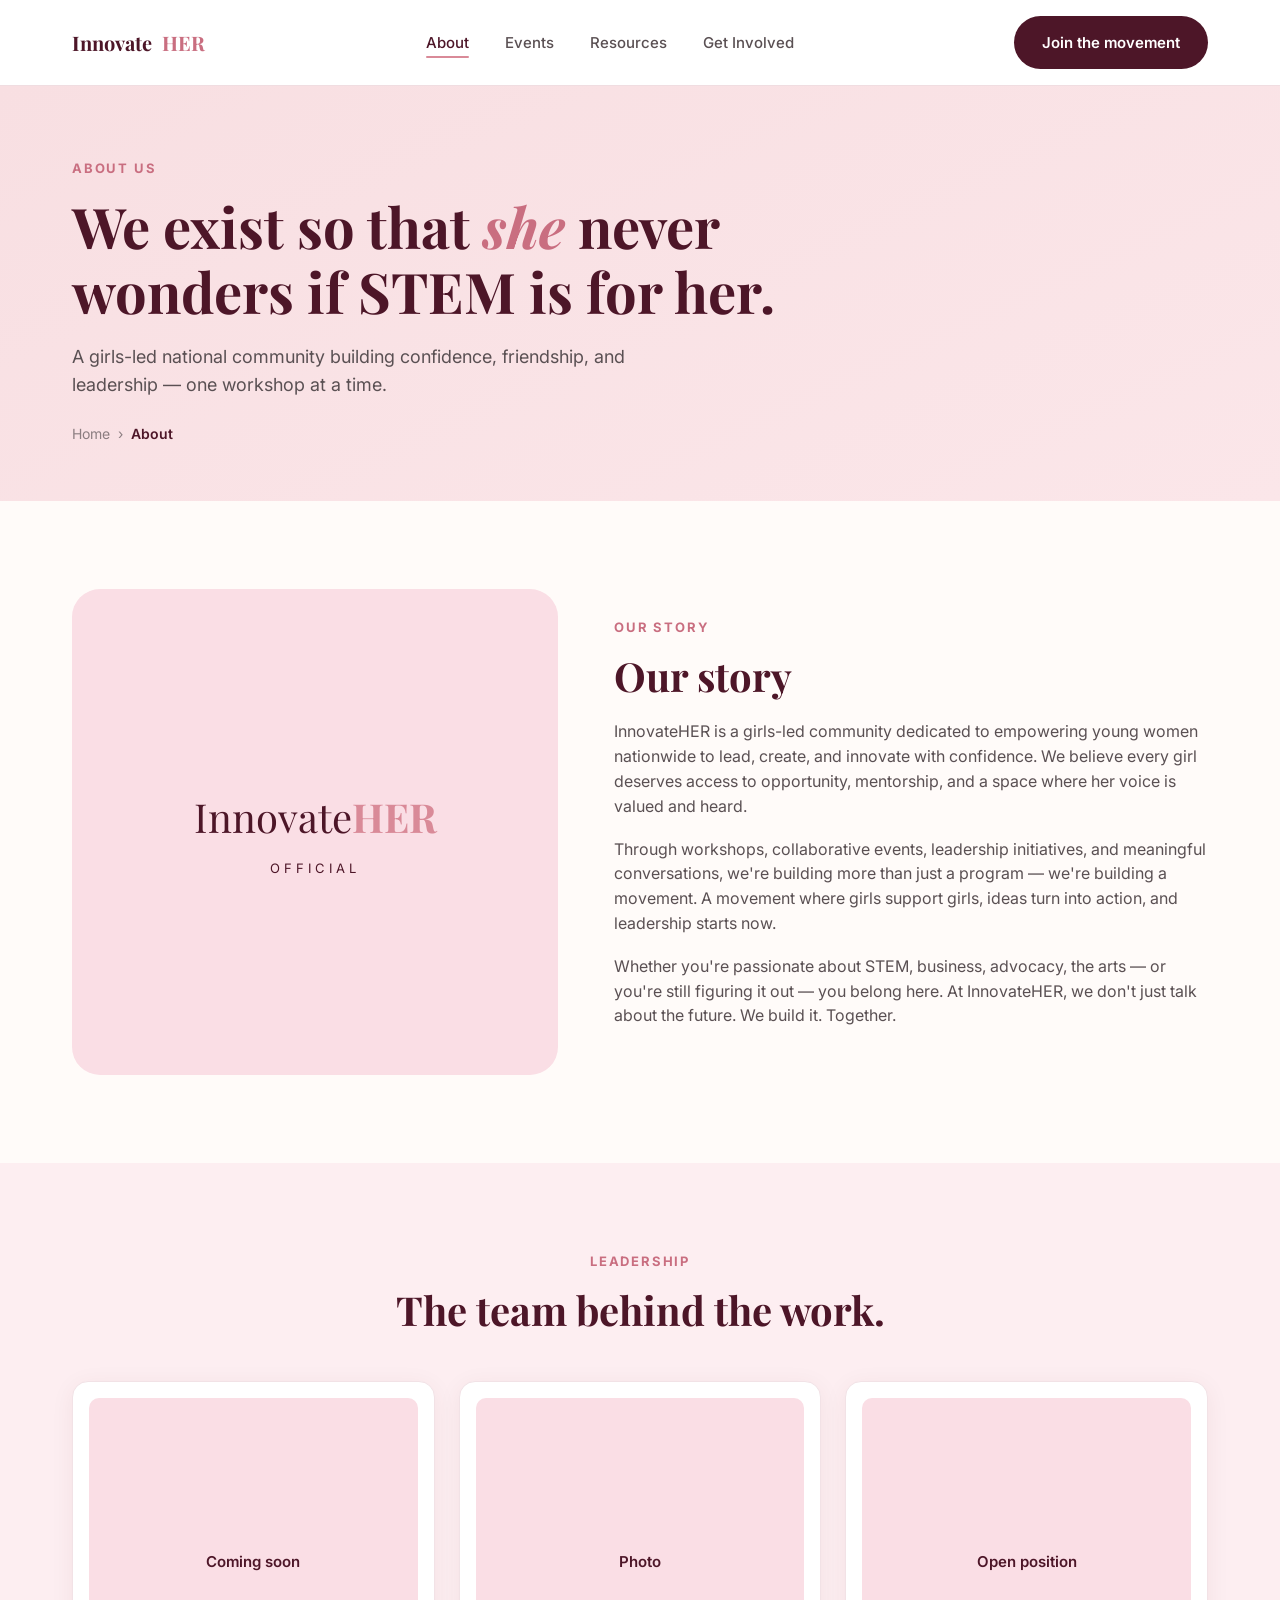
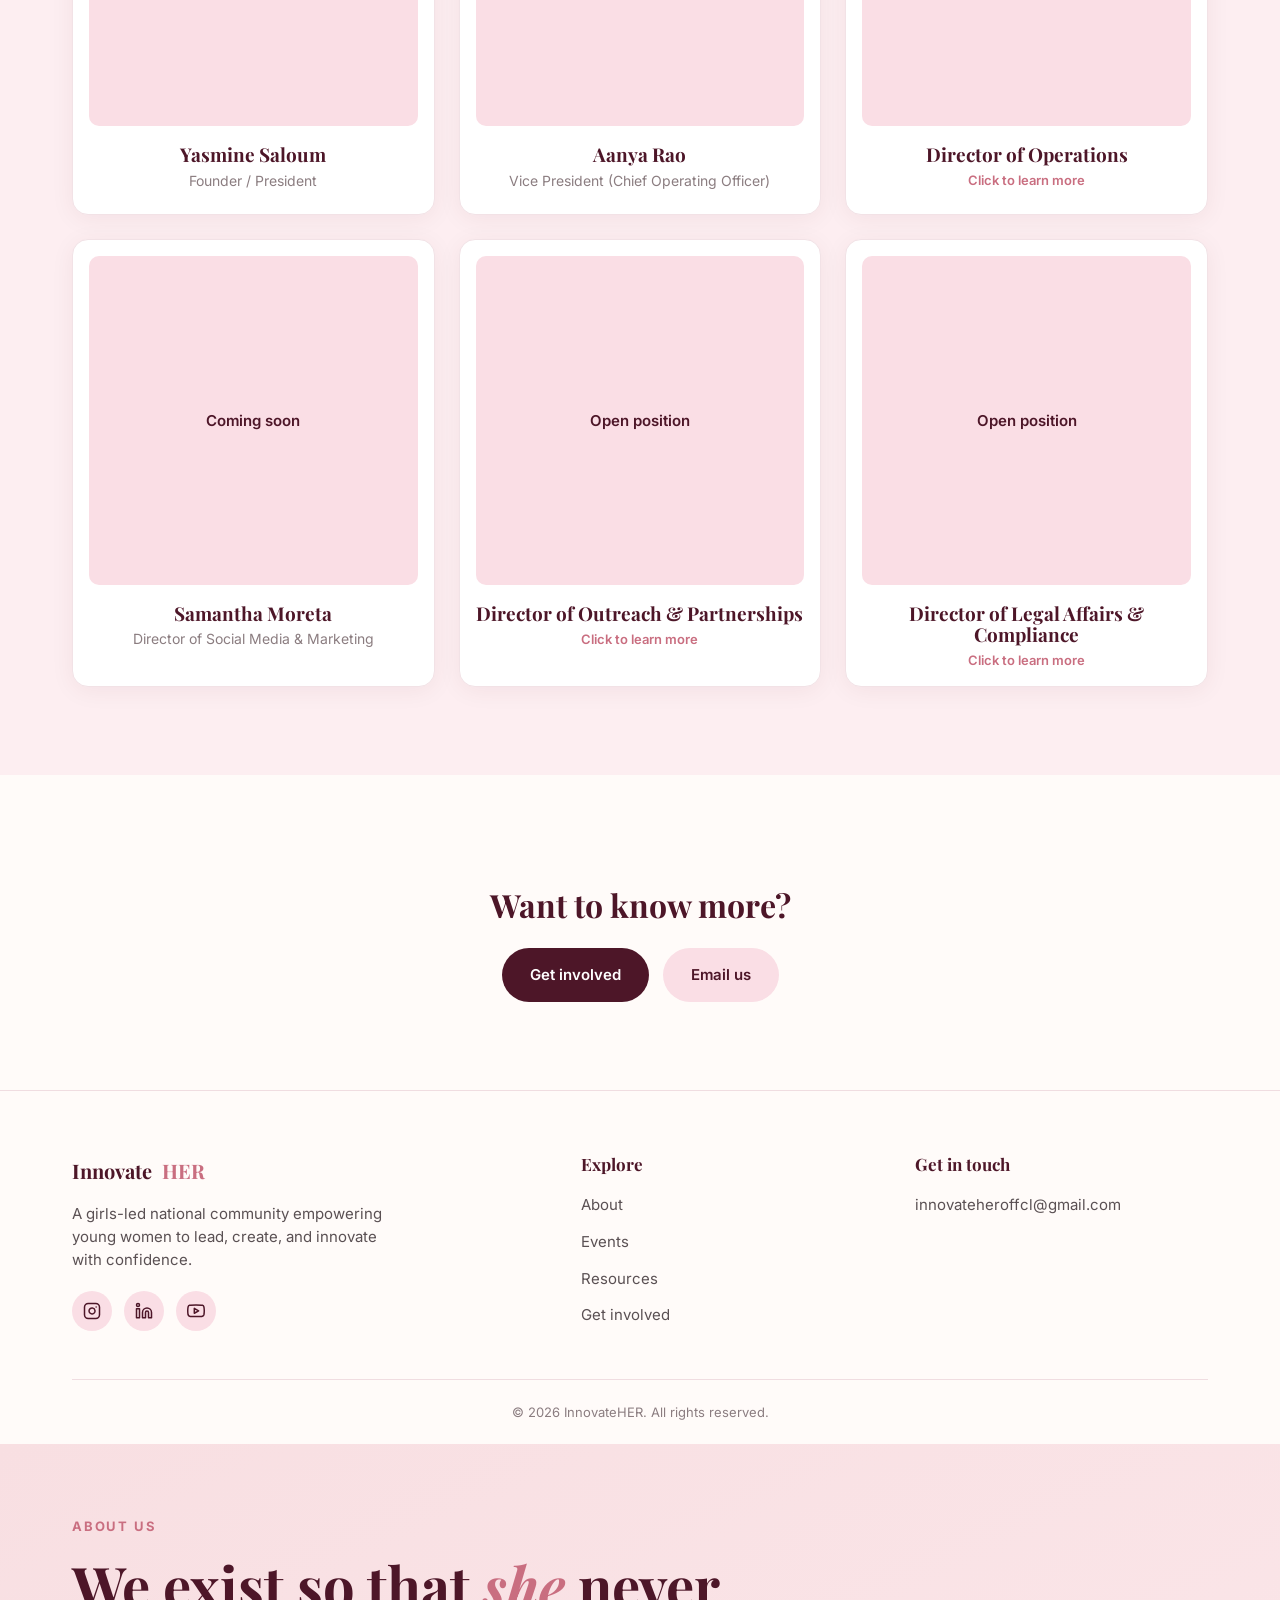
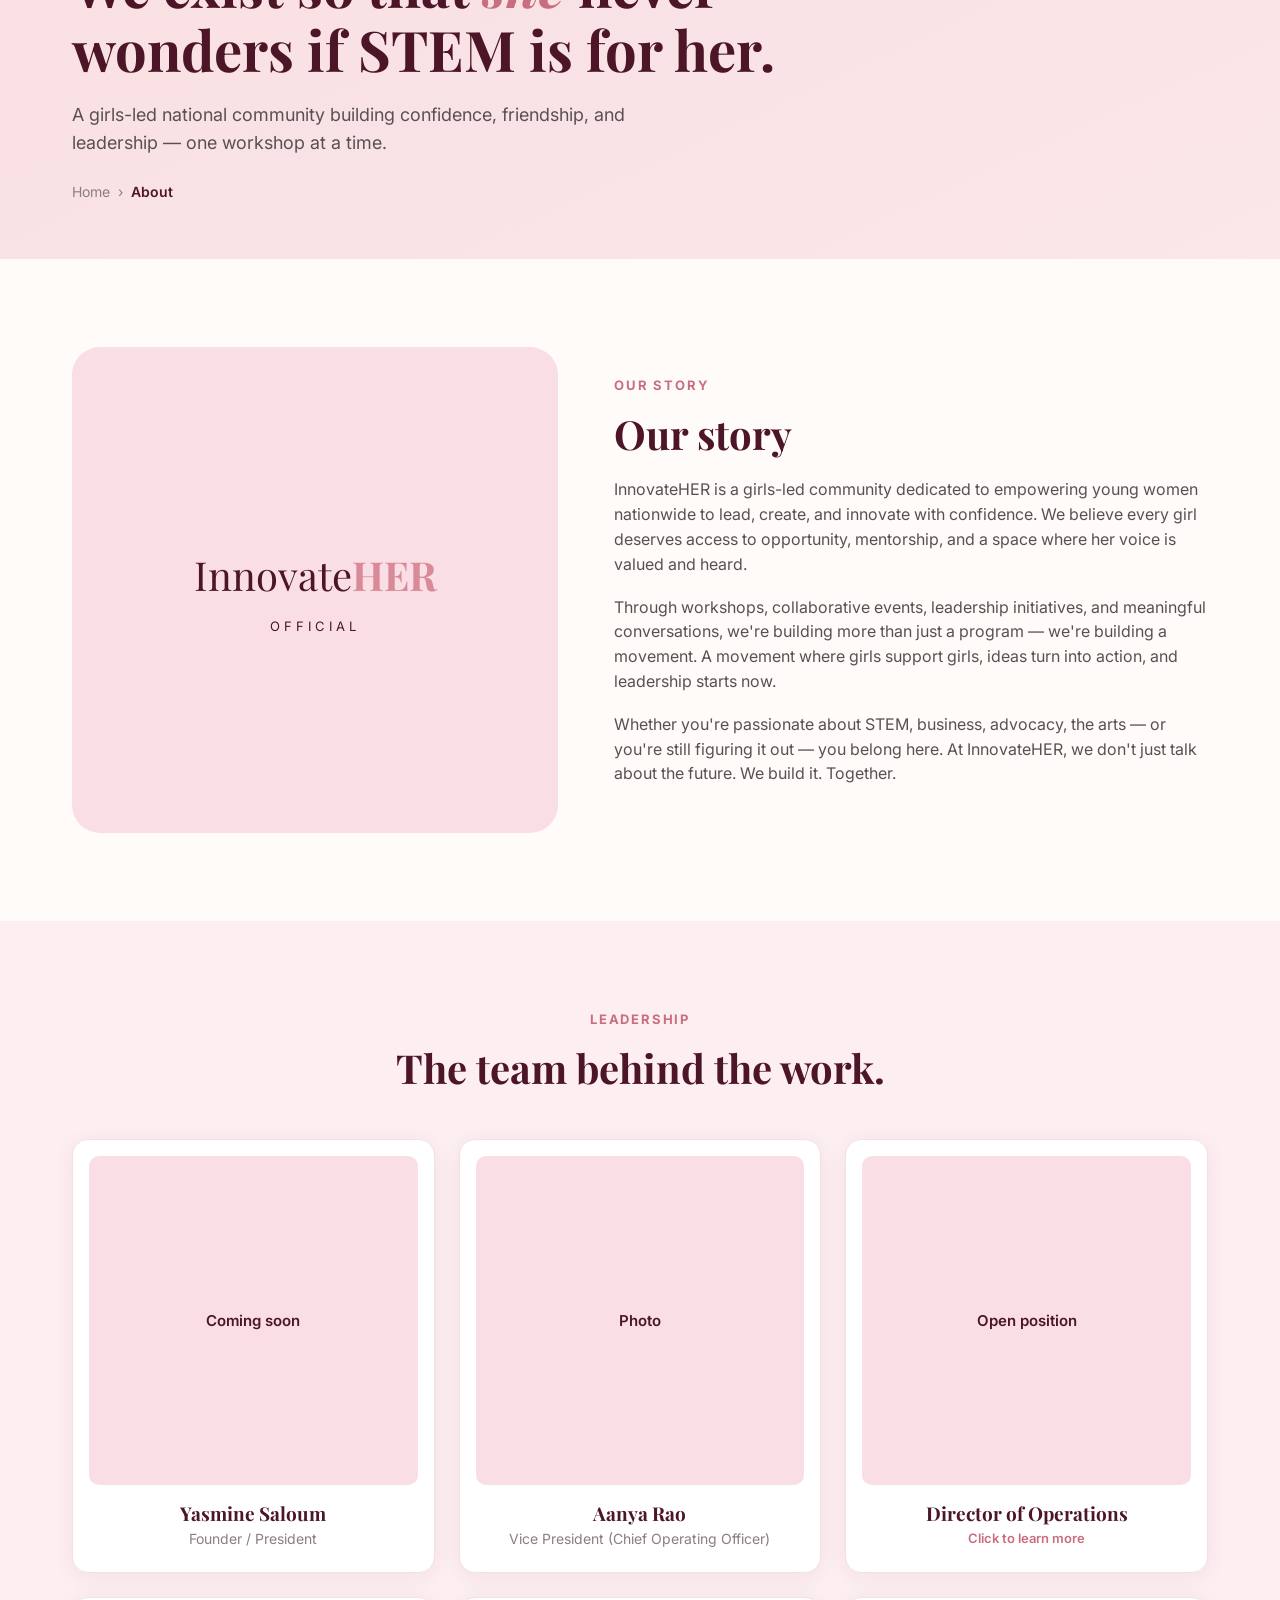
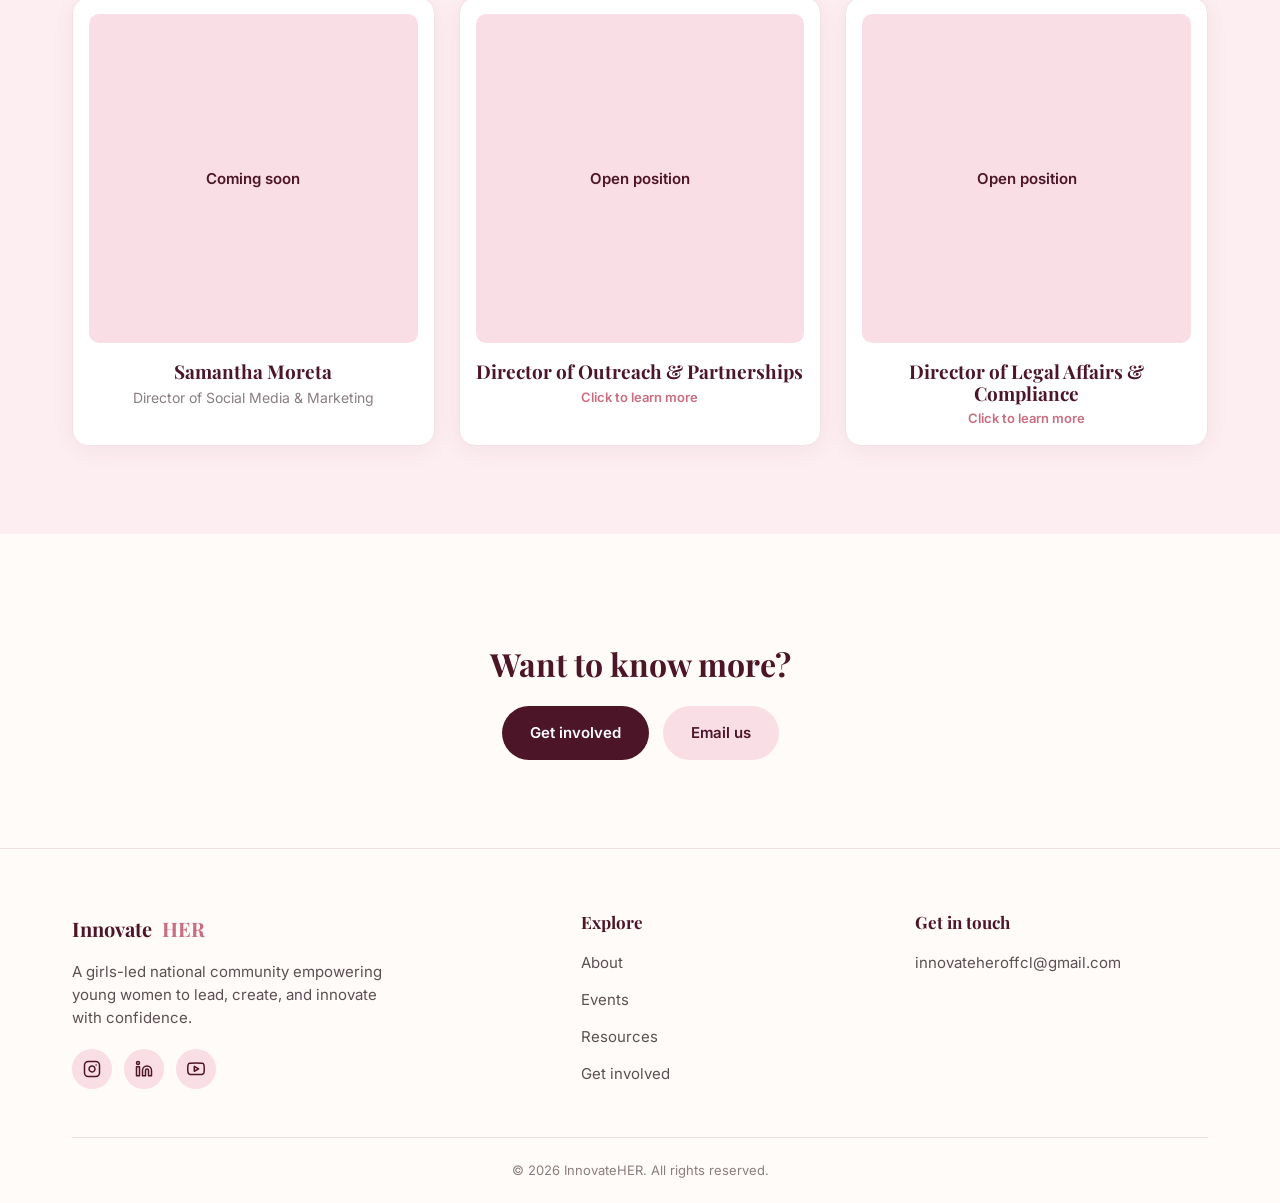
==== commit 7ad89043: "Update about.html" ====
--- a/about.html
+++ b/about.html
@@ -25,7 +25,6 @@
         <li><a href="events.html">Events</a></li>
         <li><a href="resources.html">Resources</a></li>
         <li><a href="get-involved.html">Get Involved</a></li>
-        <li class="nav-cta-mobile"><a href="get-involved.html" class="btn btn-primary btn-block">Join the movement</a></li>
       </ul>
 
       <div class="nav-actions">
@@ -241,6 +240,216 @@
       <a href="get-involved.html" class="btn btn-primary">Apply for this role</a>
     </div>
   </div>
+
+  <script src="js/main.js"></script>
+</body>
+</html>    </nav>
+  </header>
+
+  <main>
+    <!-- ============ PAGE HERO ============ -->
+    <section class="page-hero">
+      <div class="container">
+        <span class="eyebrow">About Us</span>
+        <h1>We exist so that <em>she</em> never wonders if STEM is for her.</h1>
+        <p>A girls-led national community building confidence, friendship, and leadership — one workshop at a time.</p>
+        <nav class="breadcrumbs" aria-label="Breadcrumb">
+          <a href="index.html">Home</a>
+          <span>&rsaquo;</span>
+          <span class="current">About</span>
+        </nav>
+      </div>
+    </section>
+
+    <!-- ============ OUR STORY ============ -->
+    <section class="section">
+      <div class="container story-block">
+        <div class="story-media">
+          <div class="wordmark">
+            Innovate<span class="her">HER</span>
+            <span class="tagline">OFFICIAL</span>
+          </div>
+        </div>
+
+        <div class="story-copy">
+          <span class="section-eyebrow">Our Story</span>
+          <h2 class="section-heading">Our story</h2>
+          <p>InnovateHER is a girls-led community dedicated to empowering young women nationwide to lead, create, and innovate with confidence. We believe every girl deserves access to opportunity, mentorship, and a space where her voice is valued and heard.</p>
+          <p>Through workshops, collaborative events, leadership initiatives, and meaningful conversations, we're building more than just a program — we're building a movement. A movement where girls support girls, ideas turn into action, and leadership starts now.</p>
+          <p>Whether you're passionate about STEM, business, advocacy, the arts — or you're still figuring it out — you belong here. At InnovateHER, we don't just talk about the future. We build it. Together.</p>
+        </div>
+      </div>
+    </section>
+
+    <!-- ============ LEADERSHIP ============ -->
+    <section class="section bg-blush">
+      <div class="container text-center">
+        <span class="section-eyebrow">Leadership</span>
+        <h2 class="section-heading">The team behind the work.</h2>
+
+        <div class="leadership-grid">
+          <!-- Yasmine Saloum -->
+          <div class="leader-card">
+            <div class="leader-photo">Coming soon</div>
+            <h3>Yasmine Saloum</h3>
+            <p class="role">Founder / President</p>
+          </div>
+
+          <!-- Aanya Rao -->
+          <div class="leader-card clickable" data-modal-target="modal-aanya" tabindex="0" role="button" aria-haspopup="dialog">
+            <div class="leader-photo">
+              <img src="assets/images/team-aanya.jpg" alt="" onerror="this.parentElement.textContent='Photo'">
+            </div>
+            <h3>Aanya Rao</h3>
+            <p class="role">Vice President (Chief Operating Officer)</p>
+          </div>
+
+          <!-- Director of Operations -->
+          <div class="leader-card clickable" data-modal-target="modal-operations" tabindex="0" role="button" aria-haspopup="dialog">
+            <div class="leader-photo open-position">Open position</div>
+            <h3>Director of Operations</h3>
+            <p class="cta-hint">Click to learn more</p>
+          </div>
+
+          <!-- Samantha Moreta -->
+          <div class="leader-card">
+            <div class="leader-photo">Coming soon</div>
+            <h3>Samantha Moreta</h3>
+            <p class="role">Director of Social Media &amp; Marketing</p>
+          </div>
+
+          <!-- Director of Outreach & Partnerships -->
+          <div class="leader-card clickable" data-modal-target="modal-outreach" tabindex="0" role="button" aria-haspopup="dialog">
+            <div class="leader-photo open-position">Open position</div>
+            <h3>Director of Outreach &amp; Partnerships</h3>
+            <p class="cta-hint">Click to learn more</p>
+          </div>
+
+          <!-- Director of Legal Affairs & Compliance -->
+          <div class="leader-card clickable" data-modal-target="modal-legal" tabindex="0" role="button" aria-haspopup="dialog">
+            <div class="leader-photo open-position">Open position</div>
+            <h3>Director of Legal Affairs &amp; Compliance</h3>
+            <p class="cta-hint">Click to learn more</p>
+          </div>
+        </div>
+      </div>
+    </section>
+
+    <!-- ============ WANT TO KNOW MORE ============ -->
+    <section class="section">
+      <div class="container know-more">
+        <h2>Want to know more?</h2>
+        <div class="actions">
+          <a href="get-involved.html" class="btn btn-primary">Get involved</a>
+          <a href="mailto:innovateheroffcl@gmail.com" class="btn btn-secondary">Email us</a>
+        </div>
+      </div>
+    </section>
+  </main>
+
+  <!-- ============ FOOTER ============ -->
+  <footer class="site-footer">
+    <div class="container">
+      <div class="footer-top">
+        <div class="footer-brand">
+          <a href="index.html" class="nav-logo">
+            <span class="logo-mark">
+              <img src="assets/images/logo.png" alt="" onerror="this.parentElement.style.display='none'">
+            </span>
+            Innovate<span class="her">HER</span>
+          </a>
+          <p>A girls-led national community empowering young women to lead, create, and innovate with confidence.</p>
+          <div class="social-links">
+            <a href="#" aria-label="InnovateHER on Instagram">
+              <svg width="18" height="18" viewBox="0 0 24 24" fill="none" stroke="currentColor" stroke-width="2" stroke-linecap="round" stroke-linejoin="round"><rect x="2" y="2" width="20" height="20" rx="5"/><path d="M16 11.37A4 4 0 1 1 12.63 8 4 4 0 0 1 16 11.37z"/><line x1="17.5" y1="6.5" x2="17.51" y2="6.5"/></svg>
+            </a>
+            <a href="#" aria-label="InnovateHER on LinkedIn">
+              <svg width="18" height="18" viewBox="0 0 24 24" fill="none" stroke="currentColor" stroke-width="2" stroke-linecap="round" stroke-linejoin="round"><path d="M16 8a6 6 0 0 1 6 6v7h-4v-7a2 2 0 0 0-2-2 2 2 0 0 0-2 2v7h-4v-7a6 6 0 0 1 6-6z"/><rect x="2" y="9" width="4" height="12"/><circle cx="4" cy="4" r="2"/></svg>
+            </a>
+            <a href="#" aria-label="InnovateHER on YouTube">
+              <svg width="18" height="18" viewBox="0 0 24 24" fill="none" stroke="currentColor" stroke-width="2" stroke-linecap="round" stroke-linejoin="round"><path d="M22.54 6.42a2.78 2.78 0 0 0-1.94-2C18.88 4 12 4 12 4s-6.88 0-8.6.46a2.78 2.78 0 0 0-1.94 2A29 29 0 0 0 1 11.75a29 29 0 0 0 .46 5.33A2.78 2.78 0 0 0 3.4 19c1.72.46 8.6.46 8.6.46s6.88 0 8.6-.46a2.78 2.78 0 0 0 1.94-2 29 29 0 0 0 .46-5.25 29 29 0 0 0-.46-5.33z"/><polygon points="9.75 15.02 15.5 11.75 9.75 8.48 9.75 15.02"/></svg>
+            </a>
+          </div>
+        </div>
+
+        <div class="footer-col">
+          <h4>Explore</h4>
+          <ul>
+            <li><a href="about.html">About</a></li>
+            <li><a href="events.html">Events</a></li>
+            <li><a href="resources.html">Resources</a></li>
+            <li><a href="get-involved.html">Get involved</a></li>
+          </ul>
+        </div>
+
+        <div class="footer-col">
+          <h4>Get in touch</h4>
+          <ul>
+            <li><a href="mailto:innovateheroffcl@gmail.com">innovateheroffcl@gmail.com</a></li>
+          </ul>
+        </div>
+      </div>
+
+      <div class="footer-bottom">
+        &copy; 2026 InnovateHER. All rights reserved.
+      </div>
+    </div>
+  </footer>
+
+  <!-- ============ MODALS ============ -->
+  <div class="modal-overlay" id="modal-aanya" role="dialog" aria-modal="true" aria-labelledby="modal-aanya-title">
+    <div class="modal-box">
+      <button class="modal-close" aria-label="Close">&times;</button>
+      <h3 id="modal-aanya-title">Aanya Rao</h3>
+      <p class="role">Vice President (Chief Operating Officer)</p>
+      <p>Hey! My name is Aanya Rao and I live in North Carolina. I've been interested in science ever since I was a kid, especially outerspace. I hope to become a future astrophysicist that researches explanation, blackholes, dark matter and more! I am so fortunate to be in a school with lots of opportunities and programs, and I want to spread these resources to girls everywhere!</p>
+    </div>
+  </div>
+
+  <div class="modal-overlay" id="modal-operations" role="dialog" aria-modal="true" aria-labelledby="modal-operations-title">
+    <div class="modal-box">
+      <button class="modal-close" aria-label="Close">&times;</button>
+      <h3 id="modal-operations-title">Director of Operations</h3>
+      <p>This position is currently open. Here's what this role involves:</p>
+      <ul>
+        <li>Organizes and manages all chapter systems</li>
+        <li>Tracks chapter progress, meetings, and performance</li>
+        <li>Ensures consistency across all locations</li>
+        <li>Develops internal systems and workflows</li>
+      </ul>
+      <a href="get-involved.html" class="btn btn-primary">Apply for this role</a>
+    </div>
+  </div>
+
+  <div class="modal-overlay" id="modal-outreach" role="dialog" aria-modal="true" aria-labelledby="modal-outreach-title">
+    <div class="modal-box">
+      <button class="modal-close" aria-label="Close">&times;</button>
+      <h3 id="modal-outreach-title">Director of Outreach &amp; Partnerships</h3>
+      <p>This position is currently open. Here's what this role involves:</p>
+      <ul>
+        <li>Builds relationships with schools, sponsors, and partner organizations</li>
+        <li>Leads outreach efforts to grow chapters nationwide</li>
+        <li>Represents InnovateHER at community and partner events</li>
+        <li>Develops sponsorship and collaboration opportunities</li>
+      </ul>
+      <a href="get-involved.html" class="btn btn-primary">Apply for this role</a>
+    </div>
+  </div>
+
+  <div class="modal-overlay" id="modal-legal" role="dialog" aria-modal="true" aria-labelledby="modal-legal-title">
+    <div class="modal-box">
+      <button class="modal-close" aria-label="Close">&times;</button>
+      <h3 id="modal-legal-title">Director of Legal Affairs &amp; Compliance</h3>
+      <p>This position is currently open. Here's what this role involves:</p>
+      <ul>
+        <li>Researches legal requirements for growth and nonprofit status</li>
+        <li>Develops policies and organizational guidelines</li>
+        <li>Helps prepare for future 501(c)(3) registration</li>
+        <li>Ensures ethical and responsible operations</li>
+      </ul>
+      <a href="get-involved.html" class="btn btn-primary">Apply for this role</a>
+    </div>
+  </div>
 <script src="js/script.js"></script>
 </body>
 </html>
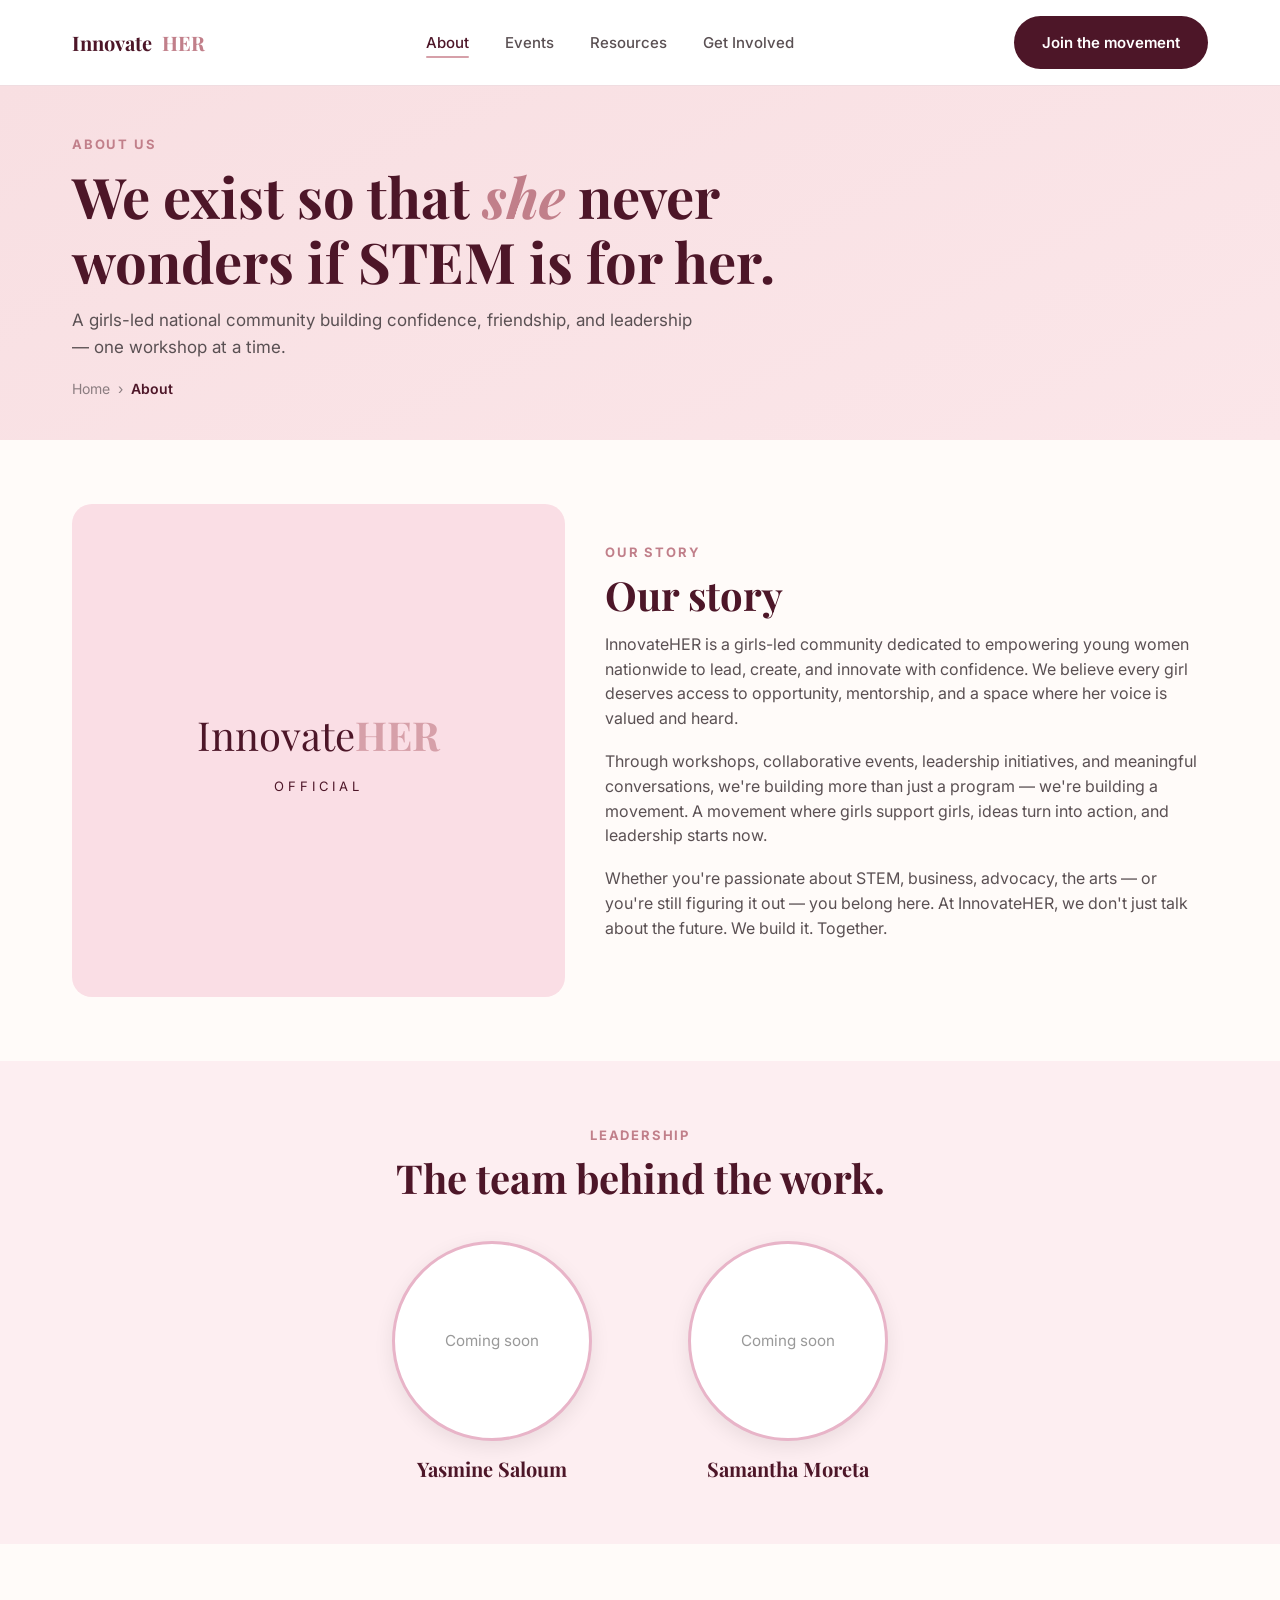
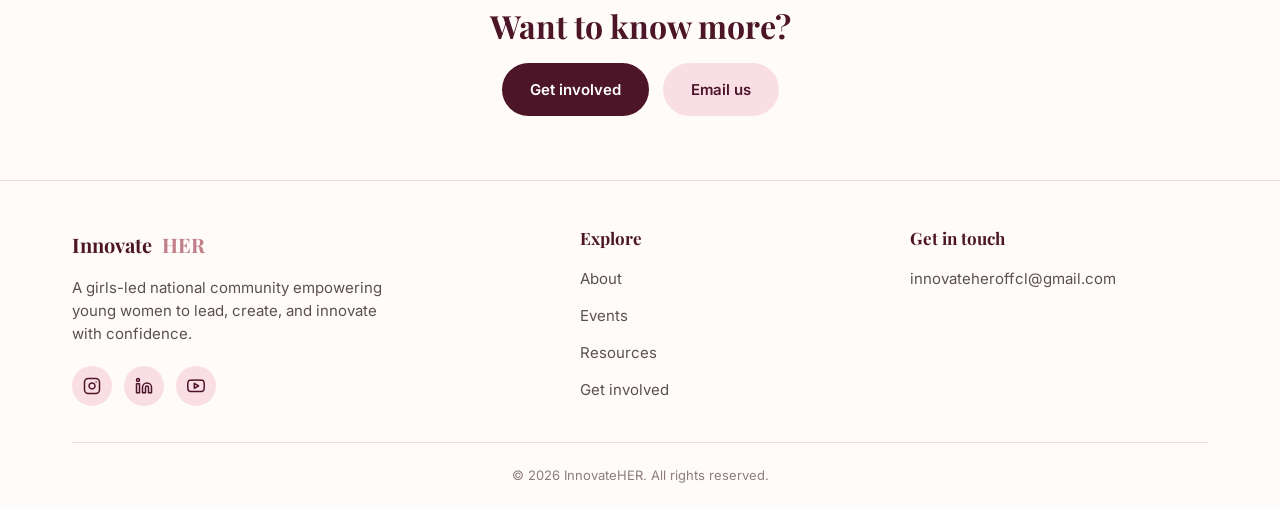
==== commit 661f00b3: "Update about.html" ====
--- a/about.html
+++ b/about.html
@@ -7,6 +7,79 @@
   <meta name="description" content="InnovateHER is a girls-led national community building confidence, friendship, and leadership — one workshop at a time.">
   <link rel="icon" type="image/png" href="assets/images/favicon.png">
   <link rel="stylesheet" href="css/style.css">
+
+  <!-- Leadership circles + popup styles (self-contained so they don't depend on style.css) -->
+  <style>
+    .leaders-duo {
+      display: flex;
+      justify-content: center;
+      align-items: flex-start;
+      gap: clamp(32px, 8vw, 96px);
+      margin-top: 40px;
+      flex-wrap: wrap;
+    }
+    .leader-circle-wrap {
+      display: flex;
+      flex-direction: column;
+      align-items: center;
+      gap: 16px;
+      background: none;
+      border: 0;
+      padding: 0;
+      cursor: pointer;
+      font: inherit;
+      color: inherit;
+    }
+    .leader-circle {
+      width: 200px;
+      height: 200px;
+      border-radius: 50%;
+      background: #fff;
+      border: 3px solid #e8b4c8;
+      display: flex;
+      align-items: center;
+      justify-content: center;
+      overflow: hidden;
+      color: #999;
+      font-size: 0.95rem;
+      box-shadow: 0 6px 20px rgba(0, 0, 0, 0.08);
+      transition: transform 0.2s ease, box-shadow 0.2s ease;
+    }
+    .leader-circle img { width: 100%; height: 100%; object-fit: cover; }
+    .leader-circle-wrap:hover .leader-circle,
+    .leader-circle-wrap:focus-visible .leader-circle {
+      transform: translateY(-4px);
+      box-shadow: 0 10px 28px rgba(0, 0, 0, 0.14);
+    }
+    .leader-circle-wrap:focus-visible { outline: 3px solid #e8b4c8; outline-offset: 8px; border-radius: 12px; }
+    .leader-circle-wrap h3 { margin: 0; font-size: 1.25rem; }
+
+    /* Popup */
+    dialog.leader-dialog {
+      border: 0;
+      border-radius: 20px;
+      padding: 32px;
+      width: min(92vw, 480px);
+      box-shadow: 0 20px 60px rgba(0, 0, 0, 0.25);
+      position: fixed;
+      inset: 0;
+      margin: auto;
+    }
+    dialog.leader-dialog::backdrop { background: rgba(0, 0, 0, 0.5); }
+    dialog.leader-dialog h3 { margin: 0 0 12px; font-size: 1.6rem; padding-right: 32px; }
+    dialog.leader-dialog p { margin: 0; line-height: 1.6; }
+    .leader-dialog-close {
+      position: absolute;
+      top: 12px;
+      right: 16px;
+      background: none;
+      border: 0;
+      font-size: 2rem;
+      line-height: 1;
+      cursor: pointer;
+      color: #555;
+    }
+  </style>
 </head>
 <body>
 
@@ -77,50 +150,24 @@
         <span class="section-eyebrow">Leadership</span>
         <h2 class="section-heading">The team behind the work.</h2>
 
-        <div class="leadership-grid">
-          <!-- Yasmine Saloum -->
-          <div class="leader-card">
-            <div class="leader-photo">Coming soon</div>
+        <div class="leaders-duo">
+          <!-- Yasmine Saloum (left) -->
+          <button type="button" class="leader-circle-wrap" data-leader-dialog="dialog-yasmine" aria-haspopup="dialog">
+            <span class="leader-circle">
+              <!-- Replace with: <img src="assets/images/team-yasmine.jpg" alt="Yasmine Saloum"> -->
+              Coming soon
+            </span>
             <h3>Yasmine Saloum</h3>
-            <p class="role">Founder / President</p>
-          </div>
-
-          <!-- Aanya Rao -->
-          <div class="leader-card clickable" data-modal-target="modal-aanya" tabindex="0" role="button" aria-haspopup="dialog">
-            <div class="leader-photo">
-              <img src="assets/images/team-aanya.jpg" alt="" onerror="this.parentElement.textContent='Photo'">
-            </div>
-            <h3>Aanya Rao</h3>
-            <p class="role">Vice President (Chief Operating Officer)</p>
-          </div>
-
-          <!-- Director of Operations -->
-          <div class="leader-card clickable" data-modal-target="modal-operations" tabindex="0" role="button" aria-haspopup="dialog">
-            <div class="leader-photo open-position">Open position</div>
-            <h3>Director of Operations</h3>
-            <p class="cta-hint">Click to learn more</p>
-          </div>
-
-          <!-- Samantha Moreta -->
-          <div class="leader-card">
-            <div class="leader-photo">Coming soon</div>
+          </button>
+
+          <!-- Samantha Moreta (right) -->
+          <button type="button" class="leader-circle-wrap" data-leader-dialog="dialog-samantha" aria-haspopup="dialog">
+            <span class="leader-circle">
+              <!-- Replace with: <img src="assets/images/team-samantha.jpg" alt="Samantha Moreta"> -->
+              Coming soon
+            </span>
             <h3>Samantha Moreta</h3>
-            <p class="role">Director of Social Media &amp; Marketing</p>
-          </div>
-
-          <!-- Director of Outreach & Partnerships -->
-          <div class="leader-card clickable" data-modal-target="modal-outreach" tabindex="0" role="button" aria-haspopup="dialog">
-            <div class="leader-photo open-position">Open position</div>
-            <h3>Director of Outreach &amp; Partnerships</h3>
-            <p class="cta-hint">Click to learn more</p>
-          </div>
-
-          <!-- Director of Legal Affairs & Compliance -->
-          <div class="leader-card clickable" data-modal-target="modal-legal" tabindex="0" role="button" aria-haspopup="dialog">
-            <div class="leader-photo open-position">Open position</div>
-            <h3>Director of Legal Affairs &amp; Compliance</h3>
-            <p class="cta-hint">Click to learn more</p>
-          </div>
+          </button>
         </div>
       </div>
     </section>
@@ -186,270 +233,36 @@
     </div>
   </footer>
 
-  <!-- ============ MODALS ============ -->
-  <div class="modal-overlay" id="modal-aanya" role="dialog" aria-modal="true" aria-labelledby="modal-aanya-title">
-    <div class="modal-box">
-      <button class="modal-close" aria-label="Close">&times;</button>
-      <h3 id="modal-aanya-title">Aanya Rao</h3>
-      <p class="role">Vice President (Chief Operating Officer)</p>
-      <p>Hey! My name is Aanya Rao and I live in North Carolina. I've been interested in science ever since I was a kid, especially outerspace. I hope to become a future astrophysicist that researches explanation, blackholes, dark matter and more! I am so fortunate to be in a school with lots of opportunities and programs, and I want to spread these resources to girls everywhere!</p>
-    </div>
-  </div>
-
-  <div class="modal-overlay" id="modal-operations" role="dialog" aria-modal="true" aria-labelledby="modal-operations-title">
-    <div class="modal-box">
-      <button class="modal-close" aria-label="Close">&times;</button>
-      <h3 id="modal-operations-title">Director of Operations</h3>
-      <p>This position is currently open. Here's what this role involves:</p>
-      <ul>
-        <li>Organizes and manages all chapter systems</li>
-        <li>Tracks chapter progress, meetings, and performance</li>
-        <li>Ensures consistency across all locations</li>
-        <li>Develops internal systems and workflows</li>
-      </ul>
-      <a href="get-involved.html" class="btn btn-primary">Apply for this role</a>
-    </div>
-  </div>
-
-  <div class="modal-overlay" id="modal-outreach" role="dialog" aria-modal="true" aria-labelledby="modal-outreach-title">
-    <div class="modal-box">
-      <button class="modal-close" aria-label="Close">&times;</button>
-      <h3 id="modal-outreach-title">Director of Outreach &amp; Partnerships</h3>
-      <p>This position is currently open. Here's what this role involves:</p>
-      <ul>
-        <li>Builds relationships with schools, sponsors, and partner organizations</li>
-        <li>Leads outreach efforts to grow chapters nationwide</li>
-        <li>Represents InnovateHER at community and partner events</li>
-        <li>Develops sponsorship and collaboration opportunities</li>
-      </ul>
-      <a href="get-involved.html" class="btn btn-primary">Apply for this role</a>
-    </div>
-  </div>
-
-  <div class="modal-overlay" id="modal-legal" role="dialog" aria-modal="true" aria-labelledby="modal-legal-title">
-    <div class="modal-box">
-      <button class="modal-close" aria-label="Close">&times;</button>
-      <h3 id="modal-legal-title">Director of Legal Affairs &amp; Compliance</h3>
-      <p>This position is currently open. Here's what this role involves:</p>
-      <ul>
-        <li>Researches legal requirements for growth and nonprofit status</li>
-        <li>Develops policies and organizational guidelines</li>
-        <li>Helps prepare for future 501(c)(3) registration</li>
-        <li>Ensures ethical and responsible operations</li>
-      </ul>
-      <a href="get-involved.html" class="btn btn-primary">Apply for this role</a>
-    </div>
-  </div>
+  <!-- ============ LEADER POPUPS ============ -->
+  <dialog class="leader-dialog" id="dialog-yasmine" aria-labelledby="dialog-yasmine-title">
+    <button type="button" class="leader-dialog-close" aria-label="Close">&times;</button>
+    <h3 id="dialog-yasmine-title">Yasmine Saloum</h3>
+    <p>Description coming soon.</p>
+  </dialog>
+
+  <dialog class="leader-dialog" id="dialog-samantha" aria-labelledby="dialog-samantha-title">
+    <button type="button" class="leader-dialog-close" aria-label="Close">&times;</button>
+    <h3 id="dialog-samantha-title">Samantha Moreta</h3>
+    <p>Description coming soon.</p>
+  </dialog>
 
   <script src="js/main.js"></script>
-</body>
-</html>    </nav>
-  </header>
-
-  <main>
-    <!-- ============ PAGE HERO ============ -->
-    <section class="page-hero">
-      <div class="container">
-        <span class="eyebrow">About Us</span>
-        <h1>We exist so that <em>she</em> never wonders if STEM is for her.</h1>
-        <p>A girls-led national community building confidence, friendship, and leadership — one workshop at a time.</p>
-        <nav class="breadcrumbs" aria-label="Breadcrumb">
-          <a href="index.html">Home</a>
-          <span>&rsaquo;</span>
-          <span class="current">About</span>
-        </nav>
-      </div>
-    </section>
-
-    <!-- ============ OUR STORY ============ -->
-    <section class="section">
-      <div class="container story-block">
-        <div class="story-media">
-          <div class="wordmark">
-            Innovate<span class="her">HER</span>
-            <span class="tagline">OFFICIAL</span>
-          </div>
-        </div>
-
-        <div class="story-copy">
-          <span class="section-eyebrow">Our Story</span>
-          <h2 class="section-heading">Our story</h2>
-          <p>InnovateHER is a girls-led community dedicated to empowering young women nationwide to lead, create, and innovate with confidence. We believe every girl deserves access to opportunity, mentorship, and a space where her voice is valued and heard.</p>
-          <p>Through workshops, collaborative events, leadership initiatives, and meaningful conversations, we're building more than just a program — we're building a movement. A movement where girls support girls, ideas turn into action, and leadership starts now.</p>
-          <p>Whether you're passionate about STEM, business, advocacy, the arts — or you're still figuring it out — you belong here. At InnovateHER, we don't just talk about the future. We build it. Together.</p>
-        </div>
-      </div>
-    </section>
-
-    <!-- ============ LEADERSHIP ============ -->
-    <section class="section bg-blush">
-      <div class="container text-center">
-        <span class="section-eyebrow">Leadership</span>
-        <h2 class="section-heading">The team behind the work.</h2>
-
-        <div class="leadership-grid">
-          <!-- Yasmine Saloum -->
-          <div class="leader-card">
-            <div class="leader-photo">Coming soon</div>
-            <h3>Yasmine Saloum</h3>
-            <p class="role">Founder / President</p>
-          </div>
-
-          <!-- Aanya Rao -->
-          <div class="leader-card clickable" data-modal-target="modal-aanya" tabindex="0" role="button" aria-haspopup="dialog">
-            <div class="leader-photo">
-              <img src="assets/images/team-aanya.jpg" alt="" onerror="this.parentElement.textContent='Photo'">
-            </div>
-            <h3>Aanya Rao</h3>
-            <p class="role">Vice President (Chief Operating Officer)</p>
-          </div>
-
-          <!-- Director of Operations -->
-          <div class="leader-card clickable" data-modal-target="modal-operations" tabindex="0" role="button" aria-haspopup="dialog">
-            <div class="leader-photo open-position">Open position</div>
-            <h3>Director of Operations</h3>
-            <p class="cta-hint">Click to learn more</p>
-          </div>
-
-          <!-- Samantha Moreta -->
-          <div class="leader-card">
-            <div class="leader-photo">Coming soon</div>
-            <h3>Samantha Moreta</h3>
-            <p class="role">Director of Social Media &amp; Marketing</p>
-          </div>
-
-          <!-- Director of Outreach & Partnerships -->
-          <div class="leader-card clickable" data-modal-target="modal-outreach" tabindex="0" role="button" aria-haspopup="dialog">
-            <div class="leader-photo open-position">Open position</div>
-            <h3>Director of Outreach &amp; Partnerships</h3>
-            <p class="cta-hint">Click to learn more</p>
-          </div>
-
-          <!-- Director of Legal Affairs & Compliance -->
-          <div class="leader-card clickable" data-modal-target="modal-legal" tabindex="0" role="button" aria-haspopup="dialog">
-            <div class="leader-photo open-position">Open position</div>
-            <h3>Director of Legal Affairs &amp; Compliance</h3>
-            <p class="cta-hint">Click to learn more</p>
-          </div>
-        </div>
-      </div>
-    </section>
-
-    <!-- ============ WANT TO KNOW MORE ============ -->
-    <section class="section">
-      <div class="container know-more">
-        <h2>Want to know more?</h2>
-        <div class="actions">
-          <a href="get-involved.html" class="btn btn-primary">Get involved</a>
-          <a href="mailto:innovateheroffcl@gmail.com" class="btn btn-secondary">Email us</a>
-        </div>
-      </div>
-    </section>
-  </main>
-
-  <!-- ============ FOOTER ============ -->
-  <footer class="site-footer">
-    <div class="container">
-      <div class="footer-top">
-        <div class="footer-brand">
-          <a href="index.html" class="nav-logo">
-            <span class="logo-mark">
-              <img src="assets/images/logo.png" alt="" onerror="this.parentElement.style.display='none'">
-            </span>
-            Innovate<span class="her">HER</span>
-          </a>
-          <p>A girls-led national community empowering young women to lead, create, and innovate with confidence.</p>
-          <div class="social-links">
-            <a href="#" aria-label="InnovateHER on Instagram">
-              <svg width="18" height="18" viewBox="0 0 24 24" fill="none" stroke="currentColor" stroke-width="2" stroke-linecap="round" stroke-linejoin="round"><rect x="2" y="2" width="20" height="20" rx="5"/><path d="M16 11.37A4 4 0 1 1 12.63 8 4 4 0 0 1 16 11.37z"/><line x1="17.5" y1="6.5" x2="17.51" y2="6.5"/></svg>
-            </a>
-            <a href="#" aria-label="InnovateHER on LinkedIn">
-              <svg width="18" height="18" viewBox="0 0 24 24" fill="none" stroke="currentColor" stroke-width="2" stroke-linecap="round" stroke-linejoin="round"><path d="M16 8a6 6 0 0 1 6 6v7h-4v-7a2 2 0 0 0-2-2 2 2 0 0 0-2 2v7h-4v-7a6 6 0 0 1 6-6z"/><rect x="2" y="9" width="4" height="12"/><circle cx="4" cy="4" r="2"/></svg>
-            </a>
-            <a href="#" aria-label="InnovateHER on YouTube">
-              <svg width="18" height="18" viewBox="0 0 24 24" fill="none" stroke="currentColor" stroke-width="2" stroke-linecap="round" stroke-linejoin="round"><path d="M22.54 6.42a2.78 2.78 0 0 0-1.94-2C18.88 4 12 4 12 4s-6.88 0-8.6.46a2.78 2.78 0 0 0-1.94 2A29 29 0 0 0 1 11.75a29 29 0 0 0 .46 5.33A2.78 2.78 0 0 0 3.4 19c1.72.46 8.6.46 8.6.46s6.88 0 8.6-.46a2.78 2.78 0 0 0 1.94-2 29 29 0 0 0 .46-5.25 29 29 0 0 0-.46-5.33z"/><polygon points="9.75 15.02 15.5 11.75 9.75 8.48 9.75 15.02"/></svg>
-            </a>
-          </div>
-        </div>
-
-        <div class="footer-col">
-          <h4>Explore</h4>
-          <ul>
-            <li><a href="about.html">About</a></li>
-            <li><a href="events.html">Events</a></li>
-            <li><a href="resources.html">Resources</a></li>
-            <li><a href="get-involved.html">Get involved</a></li>
-          </ul>
-        </div>
-
-        <div class="footer-col">
-          <h4>Get in touch</h4>
-          <ul>
-            <li><a href="mailto:innovateheroffcl@gmail.com">innovateheroffcl@gmail.com</a></li>
-          </ul>
-        </div>
-      </div>
-
-      <div class="footer-bottom">
-        &copy; 2026 InnovateHER. All rights reserved.
-      </div>
-    </div>
-  </footer>
-
-  <!-- ============ MODALS ============ -->
-  <div class="modal-overlay" id="modal-aanya" role="dialog" aria-modal="true" aria-labelledby="modal-aanya-title">
-    <div class="modal-box">
-      <button class="modal-close" aria-label="Close">&times;</button>
-      <h3 id="modal-aanya-title">Aanya Rao</h3>
-      <p class="role">Vice President (Chief Operating Officer)</p>
-      <p>Hey! My name is Aanya Rao and I live in North Carolina. I've been interested in science ever since I was a kid, especially outerspace. I hope to become a future astrophysicist that researches explanation, blackholes, dark matter and more! I am so fortunate to be in a school with lots of opportunities and programs, and I want to spread these resources to girls everywhere!</p>
-    </div>
-  </div>
-
-  <div class="modal-overlay" id="modal-operations" role="dialog" aria-modal="true" aria-labelledby="modal-operations-title">
-    <div class="modal-box">
-      <button class="modal-close" aria-label="Close">&times;</button>
-      <h3 id="modal-operations-title">Director of Operations</h3>
-      <p>This position is currently open. Here's what this role involves:</p>
-      <ul>
-        <li>Organizes and manages all chapter systems</li>
-        <li>Tracks chapter progress, meetings, and performance</li>
-        <li>Ensures consistency across all locations</li>
-        <li>Develops internal systems and workflows</li>
-      </ul>
-      <a href="get-involved.html" class="btn btn-primary">Apply for this role</a>
-    </div>
-  </div>
-
-  <div class="modal-overlay" id="modal-outreach" role="dialog" aria-modal="true" aria-labelledby="modal-outreach-title">
-    <div class="modal-box">
-      <button class="modal-close" aria-label="Close">&times;</button>
-      <h3 id="modal-outreach-title">Director of Outreach &amp; Partnerships</h3>
-      <p>This position is currently open. Here's what this role involves:</p>
-      <ul>
-        <li>Builds relationships with schools, sponsors, and partner organizations</li>
-        <li>Leads outreach efforts to grow chapters nationwide</li>
-        <li>Represents InnovateHER at community and partner events</li>
-        <li>Develops sponsorship and collaboration opportunities</li>
-      </ul>
-      <a href="get-involved.html" class="btn btn-primary">Apply for this role</a>
-    </div>
-  </div>
-
-  <div class="modal-overlay" id="modal-legal" role="dialog" aria-modal="true" aria-labelledby="modal-legal-title">
-    <div class="modal-box">
-      <button class="modal-close" aria-label="Close">&times;</button>
-      <h3 id="modal-legal-title">Director of Legal Affairs &amp; Compliance</h3>
-      <p>This position is currently open. Here's what this role involves:</p>
-      <ul>
-        <li>Researches legal requirements for growth and nonprofit status</li>
-        <li>Develops policies and organizational guidelines</li>
-        <li>Helps prepare for future 501(c)(3) registration</li>
-        <li>Ensures ethical and responsible operations</li>
-      </ul>
-      <a href="get-involved.html" class="btn btn-primary">Apply for this role</a>
-    </div>
-  </div>
-<script src="js/script.js"></script>
+  <script>
+    // Open a leader's popup when their circle is clicked
+    document.querySelectorAll('[data-leader-dialog]').forEach(function (btn) {
+      btn.addEventListener('click', function () {
+        var dlg = document.getElementById(btn.getAttribute('data-leader-dialog'));
+        if (dlg && typeof dlg.showModal === 'function') dlg.showModal();
+      });
+    });
+
+    document.querySelectorAll('dialog.leader-dialog').forEach(function (dlg) {
+      // Close with the X button
+      dlg.querySelector('.leader-dialog-close').addEventListener('click', function () { dlg.close(); });
+      // Close when clicking the dark backdrop
+      dlg.addEventListener('click', function (e) { if (e.target === dlg) dlg.close(); });
+    });
+    // Escape key closes the popup automatically (built into <dialog>)
+  </script>
 </body>
 </html>
--- a/css/style.css
+++ b/css/style.css
@@ -12,8 +12,8 @@
   --maroon: #4d1628;
   --maroon-dark: #37101d;
   --maroon-deep: #571a2d;
-  --pink-accent: #d98a98;
-  --pink-accent-dark: #c96e80;
+  --pink-accent: #d6a0a9;
+  --pink-accent-dark: #c17f8a;
 
   /* Backgrounds */
   --blush: #fadee5;
@@ -40,7 +40,7 @@
   /* Radii + shadow */
   --radius-sm: 10px;
   --radius-md: 16px;
-  --radius-lg: 28px;
+  --radius-lg: 20px;
   --radius-pill: 999px;
   --shadow-card: 0 4px 24px rgba(77, 22, 40, 0.06);
   --shadow-card-hover: 0 10px 32px rgba(77, 22, 40, 0.12);
@@ -284,7 +284,7 @@
 /* ---------- Page hero (interior pages) ---------- */
 .page-hero {
   background: linear-gradient(155deg, var(--hero-pink-1), var(--hero-pink-2));
-  padding: 72px 0 56px;
+  padding: 48px 0 40px;
 }
 
 .page-hero .eyebrow {
@@ -293,14 +293,14 @@
   font-size: 13px;
   letter-spacing: 0.14em;
   text-transform: uppercase;
-  margin-bottom: 16px;
+  margin-bottom: 10px;
   display: block;
 }
 
 .page-hero h1 {
   font-size: clamp(36px, 5vw, 56px);
   max-width: 800px;
-  margin-bottom: 20px;
+  margin-bottom: 14px;
 }
 
 .page-hero h1 em {
@@ -309,10 +309,10 @@
 }
 
 .page-hero p {
-  font-size: 18px;
+  font-size: 17px;
   max-width: 620px;
   color: var(--text-body);
-  margin-bottom: 24px;
+  margin-bottom: 18px;
 }
 
 .breadcrumbs {
@@ -340,20 +340,20 @@
 /* ---------- Hero (home) ---------- */
 .hero {
   background: linear-gradient(155deg, var(--hero-pink-1), var(--hero-pink-2));
-  padding: 64px 0 88px;
+  padding: 48px 0 64px;
   overflow: hidden;
 }
 
 .hero-inner {
   display: grid;
   grid-template-columns: 1fr 1fr;
-  gap: 56px;
+  gap: 48px;
   align-items: center;
 }
 
 .hero h1 {
   font-size: clamp(40px, 5.4vw, 64px);
-  margin-bottom: 24px;
+  margin-bottom: 18px;
 }
 
 .hero h1 em {
@@ -363,10 +363,10 @@
 }
 
 .hero p {
-  font-size: 18px;
+  font-size: 17px;
   color: var(--text-body);
   max-width: 480px;
-  margin-bottom: 32px;
+  margin-bottom: 24px;
 }
 
 .hero-actions {
@@ -416,11 +416,11 @@
 
 /* ---------- Section spacing ---------- */
 .section {
-  padding: 88px 0;
+  padding: 64px 0;
 }
 
 .section-tight {
-  padding: 56px 0;
+  padding: 40px 0;
 }
 
 .section-eyebrow {
@@ -429,13 +429,13 @@
   font-size: 13px;
   letter-spacing: 0.14em;
   text-transform: uppercase;
-  margin-bottom: 16px;
+  margin-bottom: 10px;
   display: block;
 }
 
 .section-heading {
   font-size: clamp(30px, 3.6vw, 40px);
-  margin-bottom: 20px;
+  margin-bottom: 14px;
 }
 
 .section-sub {
@@ -469,7 +469,7 @@
 .mission {
   display: grid;
   grid-template-columns: 1fr 1fr;
-  gap: 64px;
+  gap: 48px;
   align-items: start;
 }
 
@@ -481,24 +481,23 @@
 .mission-cards {
   display: flex;
   flex-direction: column;
-  gap: 20px;
+  gap: 14px;
 }
 
 .mission-card {
   background: var(--white);
   border: 1px solid var(--border-card);
   border-radius: var(--radius-md);
-  padding: 28px;
-  display: flex;
-  gap: 20px;
+  padding: 22px;
+  display: flex;
+  gap: 16px;
   align-items: flex-start;
   box-shadow: var(--shadow-card);
-  transition: box-shadow 0.2s ease, transform 0.2s ease;
+  transition: box-shadow 0.2s ease;
 }
 
 .mission-card:hover {
   box-shadow: var(--shadow-card-hover);
-  transform: translateY(-2px);
 }
 
 .mission-card .icon {
@@ -532,22 +531,21 @@
 .feature-grid {
   display: grid;
   grid-template-columns: repeat(3, 1fr);
-  gap: 24px;
-  margin-top: 48px;
+  gap: 20px;
+  margin-top: 36px;
 }
 
 .feature-card {
   background: var(--white);
   border: 1px solid var(--border-card);
   border-radius: var(--radius-md);
-  padding: 36px 28px;
+  padding: 28px 24px;
   box-shadow: var(--shadow-card);
-  transition: box-shadow 0.2s ease, transform 0.2s ease;
+  transition: box-shadow 0.2s ease;
 }
 
 .feature-card:hover {
   box-shadow: var(--shadow-card-hover);
-  transform: translateY(-3px);
 }
 
 .feature-card.center {
@@ -561,15 +559,15 @@
 }
 
 .feature-card .icon {
-  width: 52px;
-  height: 52px;
+  width: 48px;
+  height: 48px;
   border-radius: var(--radius-sm);
   background: var(--blush);
   color: var(--maroon);
   display: flex;
   align-items: center;
   justify-content: center;
-  margin-bottom: 20px;
+  margin-bottom: 16px;
 }
 
 .feature-card.center .icon {
@@ -590,7 +588,7 @@
 .cta-band {
   background: linear-gradient(155deg, var(--maroon-deep), var(--maroon-dark));
   border-radius: var(--radius-lg);
-  padding: 72px 48px;
+  padding: 56px 40px;
   text-align: center;
   color: var(--blush-soft);
 }
@@ -608,7 +606,7 @@
 
 .cta-band p {
   max-width: 480px;
-  margin: 0 auto 32px;
+  margin: 0 auto 24px;
   color: var(--blush-soft);
   opacity: 0.9;
 }
@@ -636,14 +634,20 @@
 .newsletter-form input[type="email"]::placeholder {
   color: rgba(253, 238, 241, 0.6);
 }
-
-.newsletter-form button {
+.newsletter-form button[type="submit"] {
+  flex: 0 0 auto;
+  width: auto;
+  display: inline-block;
   padding: 15px 30px;
-  border-radius: var(--radius-pill);
+  border-radius: 999px;
   border: none;
-  background: var(--blush);
-  color: var(--maroon);
+  background: #fadee5;
+  color: #4d1628;
   font-weight: 600;
+  font-size: 15px;
+  font-family: inherit;
+  line-height: 1;
+  cursor: pointer;
   transition: background 0.15s ease, transform 0.15s ease;
 }
 
@@ -672,14 +676,14 @@
 /* ---------- Footer ---------- */
 .site-footer {
   border-top: 1px solid var(--border-soft);
-  padding: 64px 0 0;
+  padding: 48px 0 0;
 }
 
 .footer-top {
   display: grid;
   grid-template-columns: 1.6fr 1fr 1fr;
-  gap: 40px;
-  padding-bottom: 48px;
+  gap: 32px;
+  padding-bottom: 36px;
 }
 
 .footer-brand .nav-logo {
@@ -748,7 +752,7 @@
 .story-block {
   display: grid;
   grid-template-columns: 0.9fr 1.1fr;
-  gap: 56px;
+  gap: 40px;
   align-items: center;
 }
 
@@ -793,8 +797,8 @@
 .leadership-grid {
   display: grid;
   grid-template-columns: repeat(3, 1fr);
-  gap: 24px;
-  margin-top: 48px;
+  gap: 20px;
+  margin-top: 36px;
 }
 
 .leader-card {
@@ -813,7 +817,6 @@
 
 .leader-card:hover {
   box-shadow: var(--shadow-card-hover);
-  transform: translateY(-3px);
 }
 
 .leader-photo {
@@ -826,7 +829,7 @@
   justify-content: center;
   font-weight: 600;
   font-size: 15px;
-  margin-bottom: 18px;
+  margin-bottom: 14px;
   overflow: hidden;
 }
 
@@ -950,12 +953,11 @@
 /* ---------- Want to know more (band) ---------- */
 .know-more {
   text-align: center;
-  padding-top: 24px;
 }
 
 .know-more h2 {
   font-size: clamp(26px, 3vw, 32px);
-  margin-bottom: 24px;
+  margin-bottom: 18px;
 }
 
 .know-more .actions {
@@ -966,6 +968,20 @@
 }
 
 /* ---------- Events listing ---------- */
+
+/* Hide the radio inputs that drive filtering — labels below are the visible control */
+input.tab-radio {
+  position: absolute;
+  width: 1px;
+  height: 1px;
+  padding: 0;
+  margin: -1px;
+  overflow: hidden;
+  clip: rect(0, 0, 0, 0);
+  white-space: nowrap;
+  border: 0;
+}
+
 .filter-tabs {
   display: flex;
   gap: 10px;
@@ -974,6 +990,7 @@
 }
 
 .filter-tab {
+  display: inline-flex;
   padding: 12px 22px;
   border-radius: var(--radius-pill);
   border: 1.5px solid var(--border-card);
@@ -981,11 +998,20 @@
   color: var(--text-body);
   font-weight: 600;
   font-size: 14px;
+  cursor: pointer;
   transition: all 0.15s ease;
 }
 
-.filter-tab.active,
 .filter-tab:hover {
+  border-color: var(--maroon);
+}
+
+/* Active filter label styling, driven by which radio is checked */
+#filter-all:checked ~ .filter-tabs label[for="filter-all"],
+#filter-workshop:checked ~ .filter-tabs label[for="filter-workshop"],
+#filter-info-session:checked ~ .filter-tabs label[for="filter-info-session"],
+#filter-conference:checked ~ .filter-tabs label[for="filter-conference"],
+#filter-showcase:checked ~ .filter-tabs label[for="filter-showcase"] {
   background: var(--maroon);
   border-color: var(--maroon);
   color: var(--white);
@@ -994,21 +1020,53 @@
 .events-grid {
   display: grid;
   grid-template-columns: repeat(auto-fill, minmax(320px, 1fr));
-  gap: 24px;
+  gap: 20px;
+}
+
+/* Card visibility driven by which filter radio is checked.
+   "All" shows every card; each other filter shows only matching data-event-category cards. */
+.event-card-link {
+  display: none;
+}
+
+#filter-all:checked ~ .events-grid .event-card-link {
+  display: block;
+}
+
+#filter-workshop:checked ~ .events-grid .event-card-link[data-event-category="workshop"],
+#filter-info-session:checked ~ .events-grid .event-card-link[data-event-category="info-session"],
+#filter-conference:checked ~ .events-grid .event-card-link[data-event-category="conference"],
+#filter-showcase:checked ~ .events-grid .event-card-link[data-event-category="showcase"] {
+  display: block;
+}
+
+/* Events empty state — shown for any filter with zero matching cards right now.
+   When you add a card for a category below, delete that filter's line here. */
+.empty-state {
+  display: none;
+  text-align: center;
+  color: var(--text-muted);
+  font-size: 16px;
+  padding: 40px 20px;
+}
+
+#filter-info-session:checked ~ .empty-state,
+#filter-conference:checked ~ .empty-state,
+#filter-showcase:checked ~ .empty-state {
+  display: block;
 }
 
 .event-card {
   background: var(--white);
   border: 1px solid var(--border-card);
   border-radius: var(--radius-md);
-  padding: 32px;
+  padding: 24px;
   box-shadow: var(--shadow-card);
-  transition: box-shadow 0.2s ease, transform 0.2s ease;
+  transition: box-shadow 0.2s ease;
 }
 
 .event-card:hover {
   box-shadow: var(--shadow-card-hover);
-  transform: translateY(-3px);
 }
 
 .event-card .top-row {
@@ -1063,10 +1121,6 @@
 .event-meta .meta-row svg {
   color: var(--pink-accent-dark);
   flex-shrink: 0;
-}
-
-.event-card-link {
-  display: block;
 }
 
 /* ---------- Event detail page ---------- */
@@ -1233,6 +1287,7 @@
   border-radius: var(--radius-md);
   padding: 20px;
   text-align: left;
+  cursor: pointer;
   transition: all 0.15s ease;
 }
 
@@ -1260,12 +1315,15 @@
   color: var(--text-muted);
 }
 
-.involve-tab.active {
+/* Active tab + panel styling, driven by which radio is checked */
+#tab-questions:checked ~ .involve-left .involve-tabs label[for="tab-questions"],
+#tab-chapter:checked ~ .involve-left .involve-tabs label[for="tab-chapter"] {
   border-color: var(--maroon);
   background: var(--blush-soft);
 }
 
-.involve-tab.active .icon {
+#tab-questions:checked ~ .involve-left .involve-tabs label[for="tab-questions"] .icon,
+#tab-chapter:checked ~ .involve-left .involve-tabs label[for="tab-chapter"] .icon {
   background: var(--maroon);
   color: var(--blush);
 }
@@ -1274,12 +1332,13 @@
   background: var(--white);
   border: 1px solid var(--border-card);
   border-radius: var(--radius-md);
-  padding: 40px;
+  padding: 28px;
   box-shadow: var(--shadow-card);
   display: none;
 }
 
-.involve-panel.active {
+#tab-questions:checked ~ .involve-right #panel-questions,
+#tab-chapter:checked ~ .involve-right #panel-chapter {
   display: block;
 }
 
@@ -1289,7 +1348,7 @@
 }
 
 .involve-panel > p {
-  margin-bottom: 28px;
+  margin-bottom: 20px;
   font-size: 15px;
 }
 
@@ -1297,7 +1356,7 @@
 .form-grid {
   display: flex;
   flex-direction: column;
-  gap: 22px;
+  gap: 16px;
 }
 
 .form-row-2 {
@@ -1362,11 +1421,12 @@
   border-radius: var(--radius-pill);
   padding: 6px;
   max-width: 620px;
-  margin: 0 auto 48px;
+  margin: 0 auto 36px;
 }
 
 .resource-tab {
   flex: 1;
+  text-align: center;
   padding: 14px 24px;
   border-radius: var(--radius-pill);
   border: none;
@@ -1374,10 +1434,14 @@
   color: var(--maroon);
   font-weight: 600;
   font-size: 15px;
+  cursor: pointer;
   transition: all 0.15s ease;
 }
 
-.resource-tab.active {
+/* Active tab + panel styling, driven by which radio is checked */
+#tab-elementary:checked ~ .resource-tabs label[for="tab-elementary"],
+#tab-intermediate:checked ~ .resource-tabs label[for="tab-intermediate"],
+#tab-highschool:checked ~ .resource-tabs label[for="tab-highschool"] {
   background: var(--maroon);
   color: var(--white);
 }
@@ -1386,7 +1450,9 @@
   display: none;
 }
 
-.resource-panel.active {
+#tab-elementary:checked ~ #panel-elementary,
+#tab-intermediate:checked ~ #panel-intermediate,
+#tab-highschool:checked ~ #panel-highschool {
   display: block;
 }
 
@@ -1405,7 +1471,7 @@
 
 .resource-panel-header {
   text-align: center;
-  margin-bottom: 48px;
+  margin-bottom: 36px;
 }
 
 .resource-panel-header h2 {
@@ -1422,21 +1488,20 @@
 .resource-grid {
   display: grid;
   grid-template-columns: repeat(3, 1fr);
-  gap: 24px;
+  gap: 20px;
 }
 
 .resource-card {
   background: var(--white);
   border: 1px solid var(--border-card);
   border-radius: var(--radius-md);
-  padding: 28px;
+  padding: 22px;
   box-shadow: var(--shadow-card);
-  transition: box-shadow 0.2s ease, transform 0.2s ease;
+  transition: box-shadow 0.2s ease;
 }
 
 .resource-card:hover {
   box-shadow: var(--shadow-card-hover);
-  transform: translateY(-3px);
 }
 
 .resource-card .top-row {
@@ -1518,8 +1583,7 @@
 }
 
 @media (max-width: 720px) {
-  .nav-links,
-  .nav-actions .btn {
+  .nav-links {
     display: none;
   }
 
@@ -1540,13 +1604,27 @@
     border-bottom: 1px solid var(--border-soft);
   }
 
-  .nav-cta-mobile {
-    display: none;
-  }
-
-  .site-header.menu-open .nav-cta-mobile {
-    display: block;
-    margin-top: 4px;
+  .nav-actions .btn {
+    padding: 12px 18px;
+    font-size: 14px;
+  }
+
+  .nav {
+    padding: 14px 20px;
+    gap: 10px;
+  }
+
+  .nav-logo {
+    font-size: 17px;
+  }
+
+  .nav-logo .logo-mark {
+    width: 32px;
+    height: 32px;
+  }
+
+  .nav-actions {
+    gap: 10px;
   }
 
   .container {
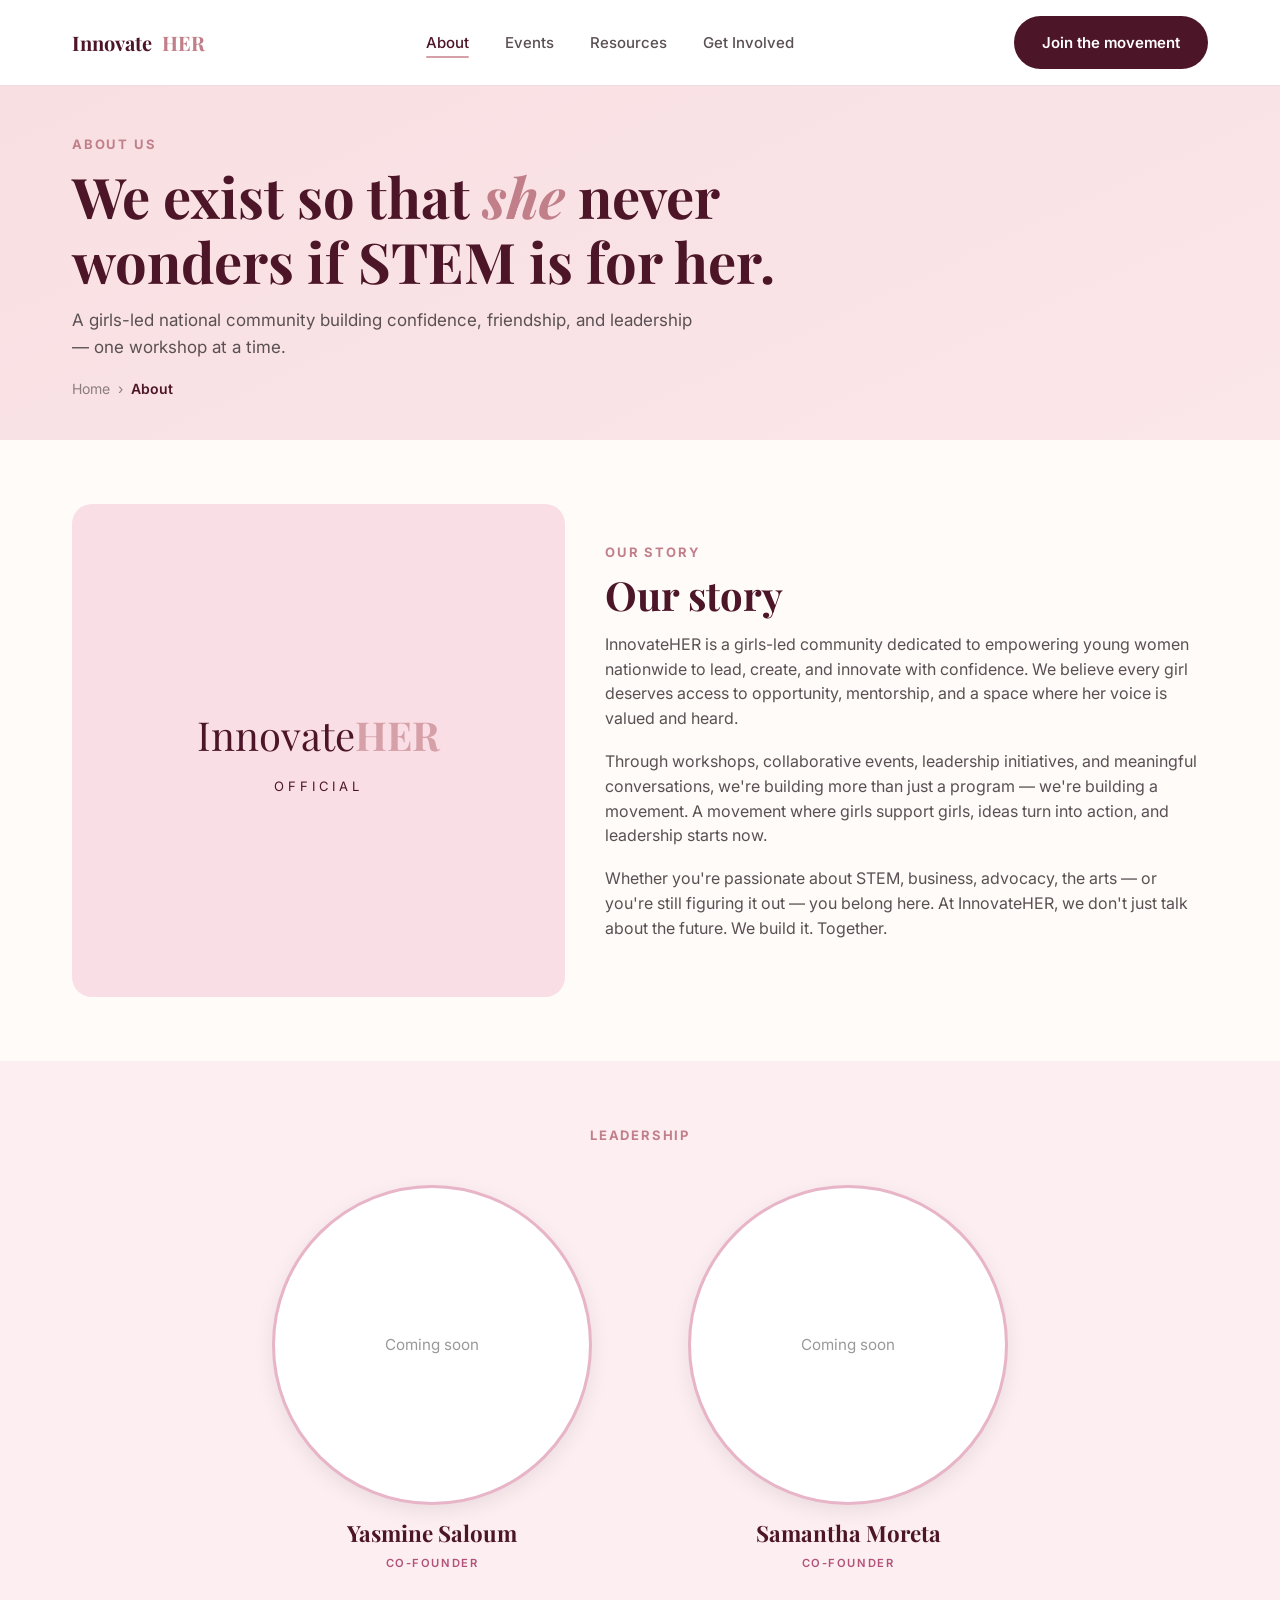
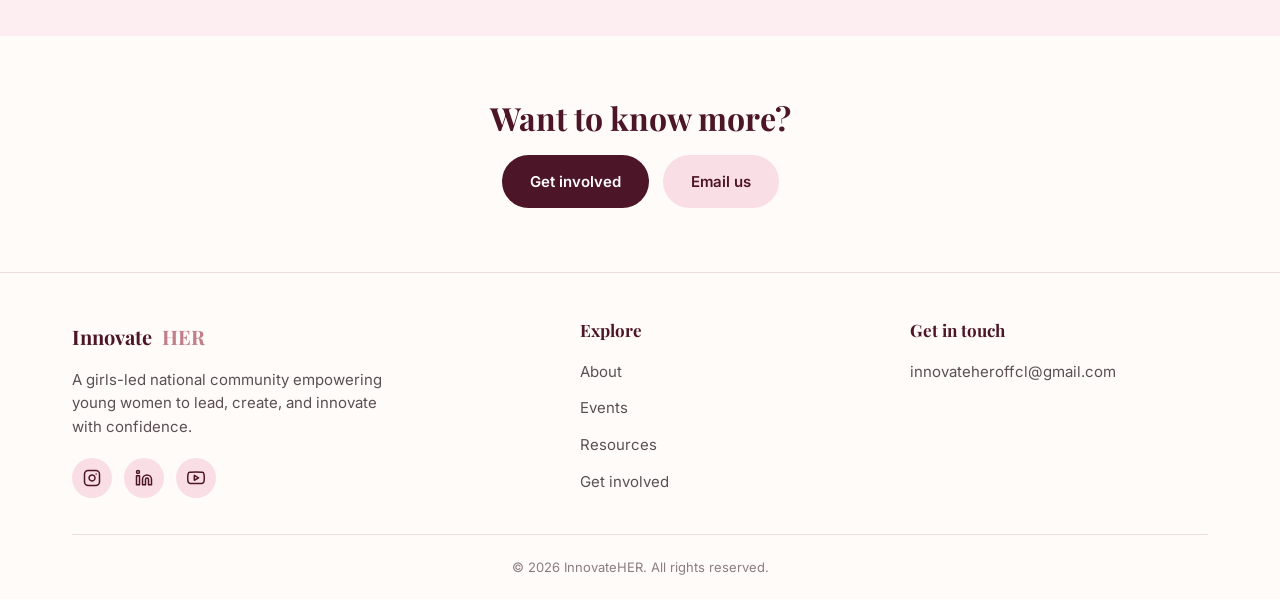
==== commit 84329bff: "Update about.html" ====
--- a/about.html
+++ b/about.html
@@ -31,8 +31,8 @@
       color: inherit;
     }
     .leader-circle {
-      width: 200px;
-      height: 200px;
+      width: min(320px, 70vw);
+      height: min(320px, 70vw);
       border-radius: 50%;
       background: #fff;
       border: 3px solid #e8b4c8;
@@ -52,7 +52,15 @@
       box-shadow: 0 10px 28px rgba(0, 0, 0, 0.14);
     }
     .leader-circle-wrap:focus-visible { outline: 3px solid #e8b4c8; outline-offset: 8px; border-radius: 12px; }
-    .leader-circle-wrap h3 { margin: 0; font-size: 1.25rem; }
+    .leader-circle-wrap h3 { margin: 0; font-size: 1.4rem; }
+    .leader-circle-wrap .leader-role {
+      margin-top: -8px;
+      font-size: 0.7rem;
+      font-weight: 600;
+      letter-spacing: 0.14em;
+      text-transform: uppercase;
+      color: #b0527a;
+    }
 
     /* Popup */
     dialog.leader-dialog {
@@ -148,7 +156,6 @@
     <section class="section bg-blush">
       <div class="container text-center">
         <span class="section-eyebrow">Leadership</span>
-        <h2 class="section-heading">The team behind the work.</h2>
 
         <div class="leaders-duo">
           <!-- Yasmine Saloum (left) -->
@@ -158,6 +165,7 @@
               Coming soon
             </span>
             <h3>Yasmine Saloum</h3>
+            <span class="leader-role">Co-Founder</span>
           </button>
 
           <!-- Samantha Moreta (right) -->
@@ -167,6 +175,7 @@
               Coming soon
             </span>
             <h3>Samantha Moreta</h3>
+            <span class="leader-role">Co-Founder</span>
           </button>
         </div>
       </div>
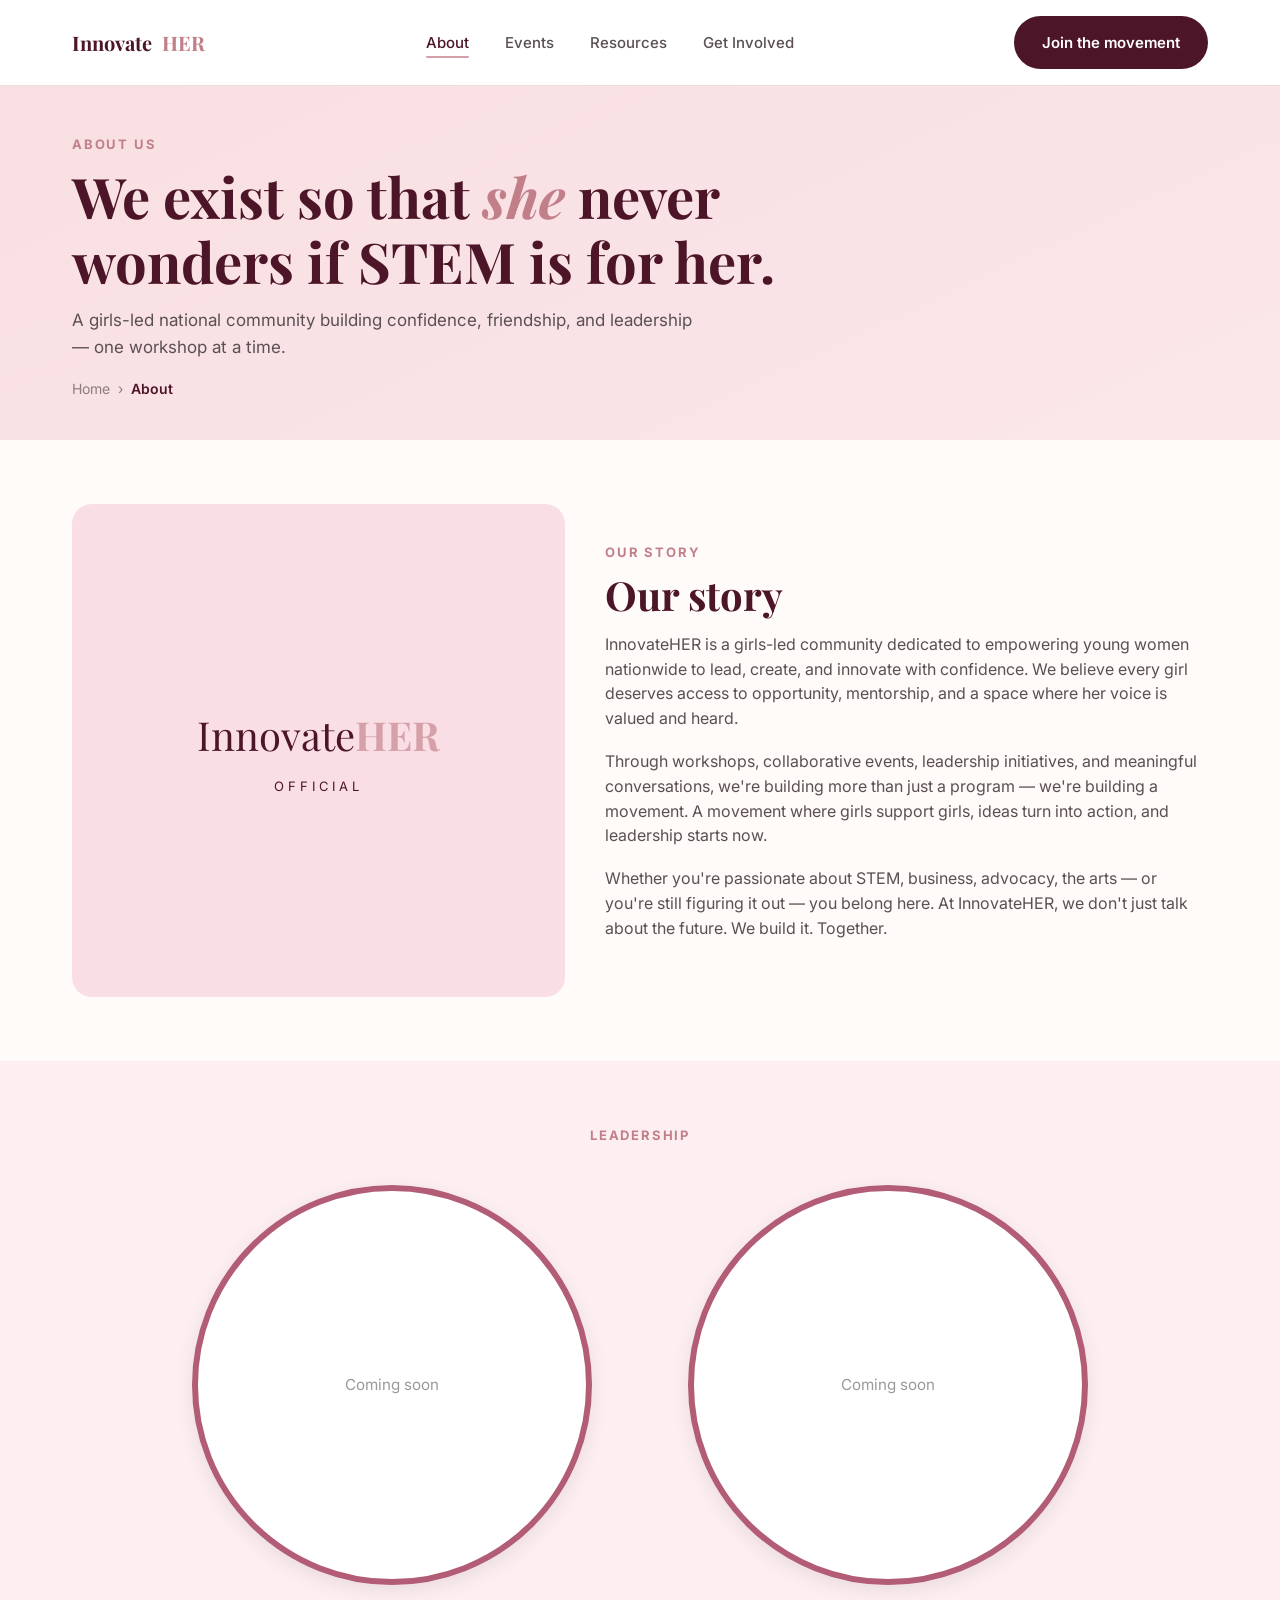
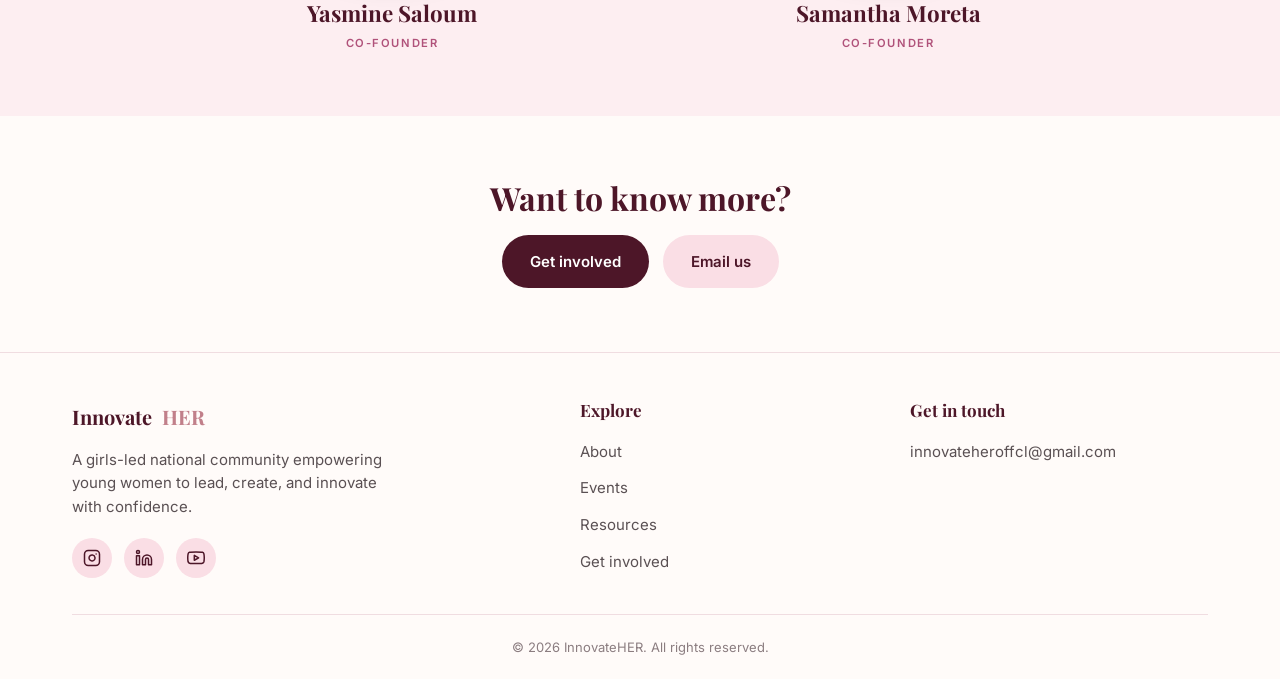
==== commit c4e4b52c: "Update about.html" ====
--- a/about.html
+++ b/about.html
@@ -31,11 +31,11 @@
       color: inherit;
     }
     .leader-circle {
-      width: min(320px, 70vw);
-      height: min(320px, 70vw);
+      width: min(400px, 80vw) !important;
+      height: min(400px, 80vw) !important;
       border-radius: 50%;
       background: #fff;
-      border: 3px solid #e8b4c8;
+      border: 6px solid #b25d75;
       display: flex;
       align-items: center;
       justify-content: center;
@@ -51,7 +51,7 @@
       transform: translateY(-4px);
       box-shadow: 0 10px 28px rgba(0, 0, 0, 0.14);
     }
-    .leader-circle-wrap:focus-visible { outline: 3px solid #e8b4c8; outline-offset: 8px; border-radius: 12px; }
+    .leader-circle-wrap:focus-visible { outline: 3px solid #b25d75; outline-offset: 8px; border-radius: 12px; }
     .leader-circle-wrap h3 { margin: 0; font-size: 1.4rem; }
     .leader-circle-wrap .leader-role {
       margin-top: -8px;
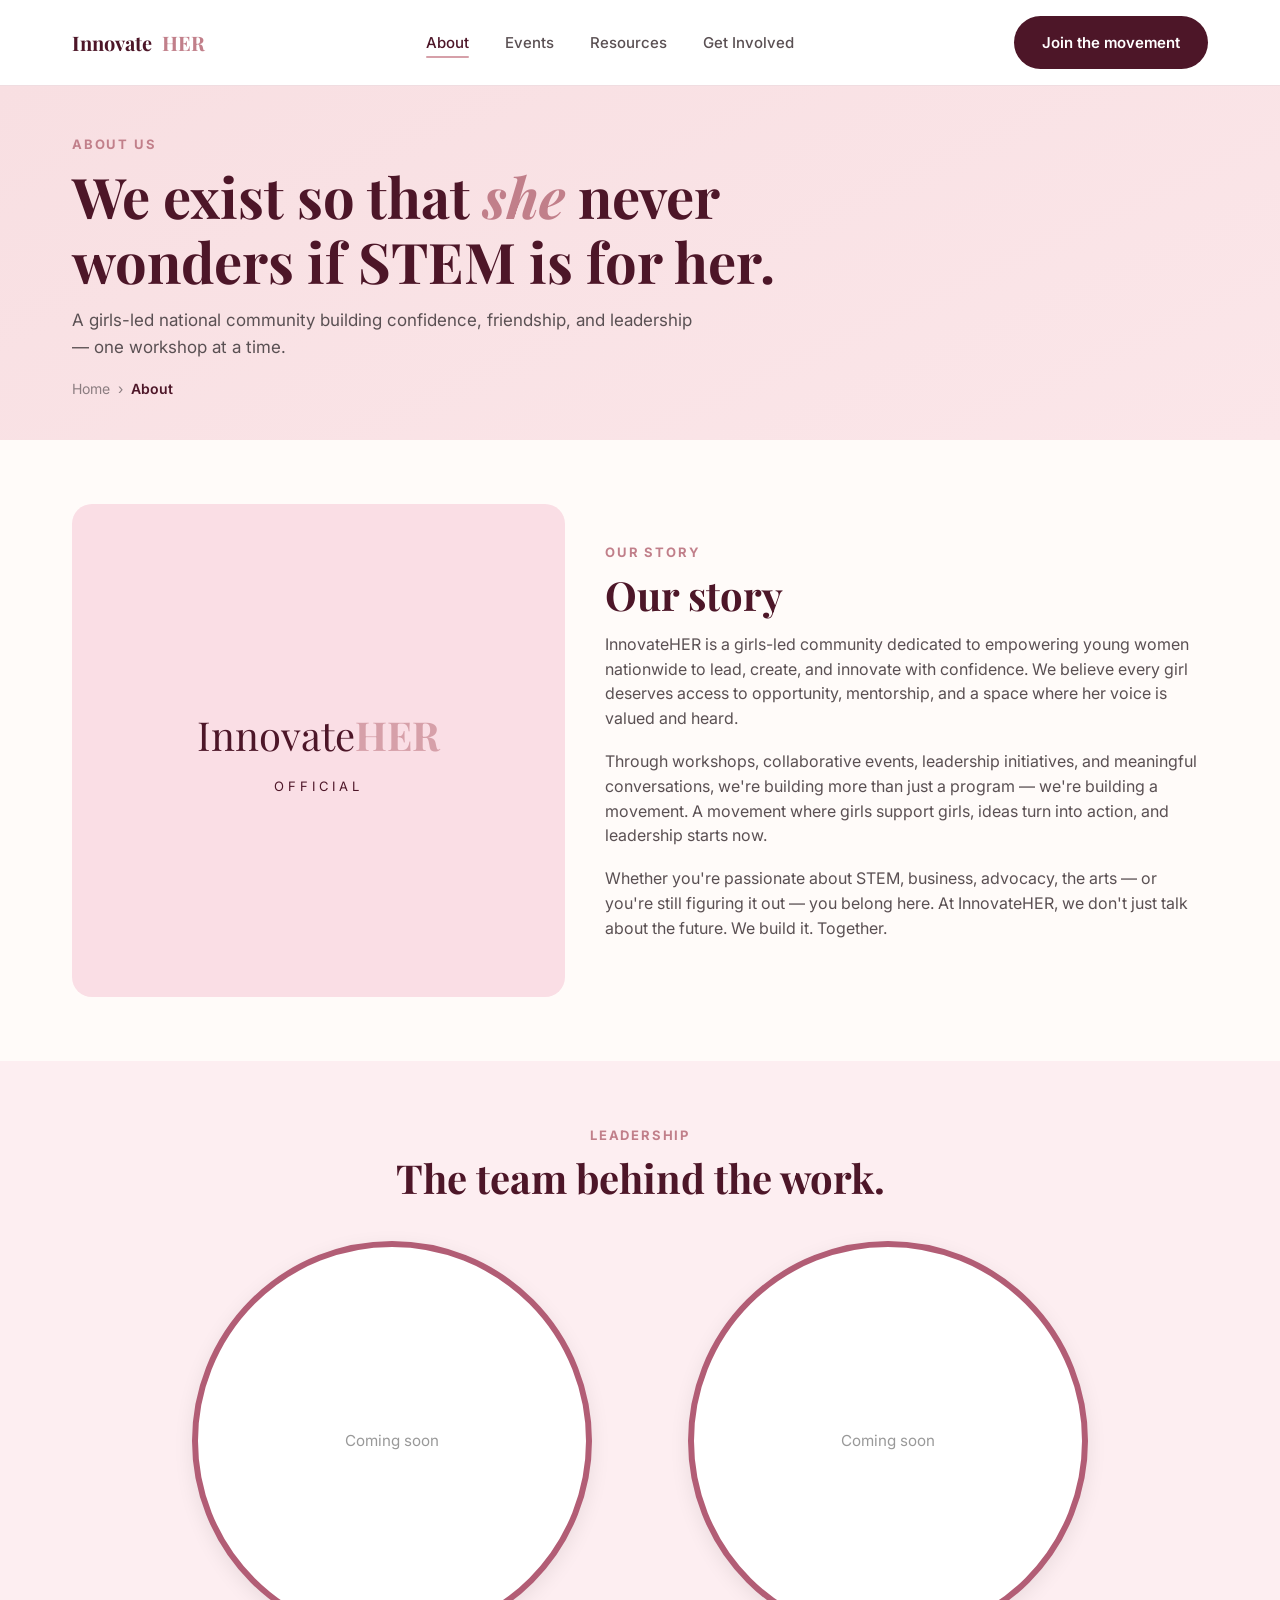
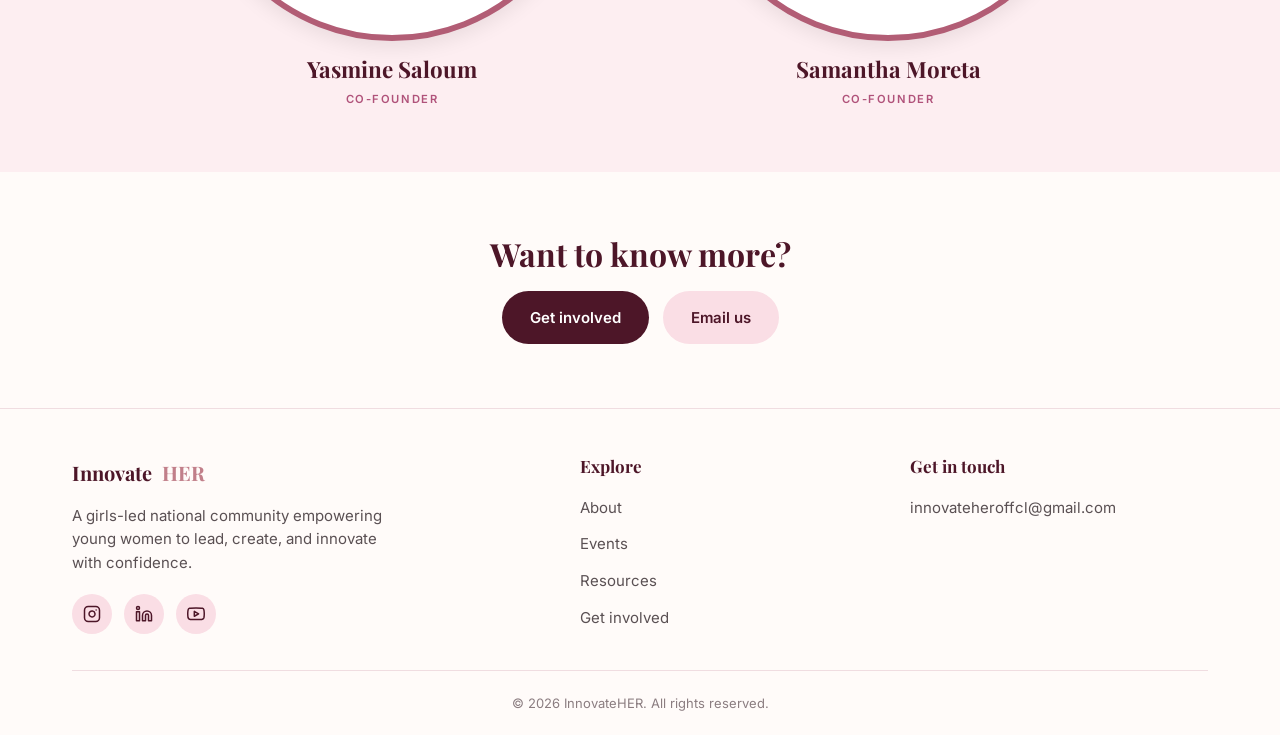
==== commit 7fd7092b: "Update about.html" ====
--- a/about.html
+++ b/about.html
@@ -156,6 +156,7 @@
     <section class="section bg-blush">
       <div class="container text-center">
         <span class="section-eyebrow">Leadership</span>
+        <h2 class="section-heading">The team behind the work.</h2>
 
         <div class="leaders-duo">
           <!-- Yasmine Saloum (left) -->
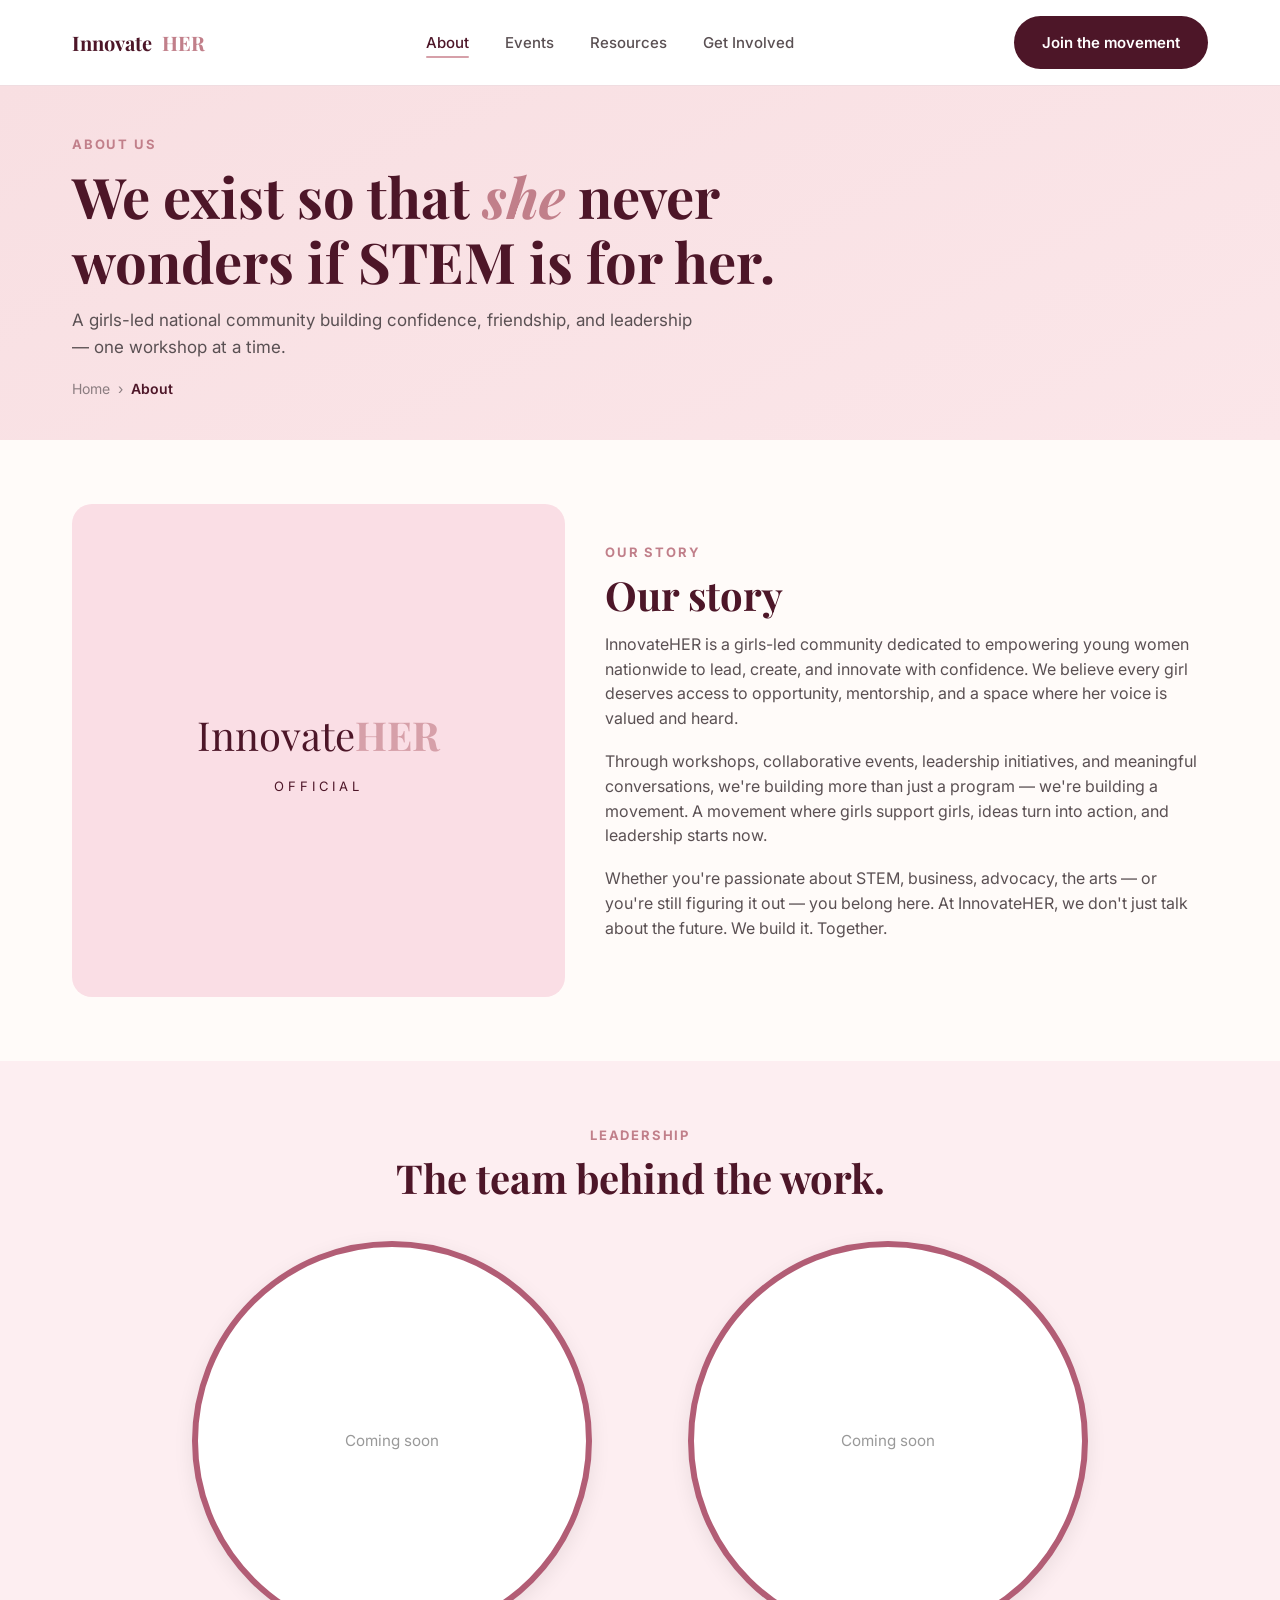
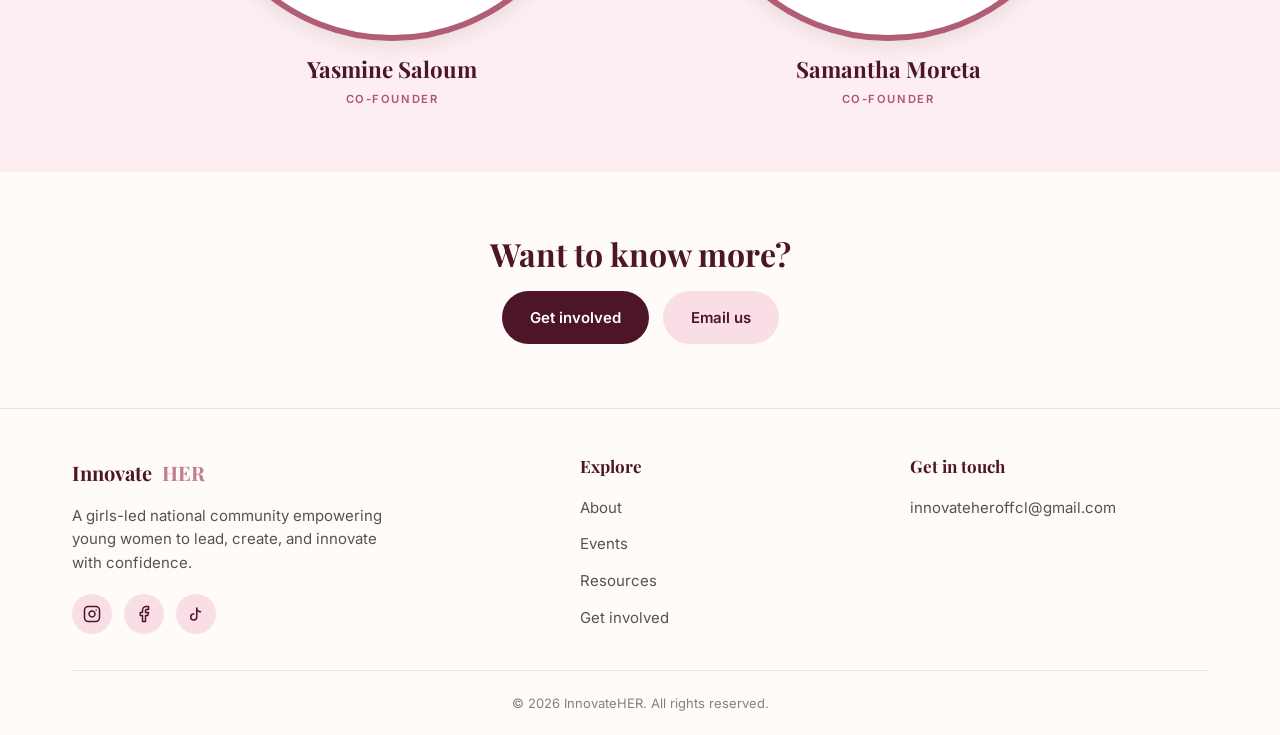
==== commit deb787c3: "Update about.html" ====
--- a/about.html
+++ b/about.html
@@ -195,7 +195,7 @@
   </main>
 
   <!-- ============ FOOTER ============ -->
-  <footer class="site-footer">
+ <footer class="site-footer">
     <div class="container">
       <div class="footer-top">
         <div class="footer-brand">
@@ -207,14 +207,16 @@
           </a>
           <p>A girls-led national community empowering young women to lead, create, and innovate with confidence.</p>
           <div class="social-links">
-            <a href="#" aria-label="InnovateHER on Instagram">
+            <a href="https://www.instagram.com/innovateheroffcl/" target="_blank" rel="noopener" aria-label="InnovateHER on Instagram">
               <svg width="18" height="18" viewBox="0 0 24 24" fill="none" stroke="currentColor" stroke-width="2" stroke-linecap="round" stroke-linejoin="round"><rect x="2" y="2" width="20" height="20" rx="5"/><path d="M16 11.37A4 4 0 1 1 12.63 8 4 4 0 0 1 16 11.37z"/><line x1="17.5" y1="6.5" x2="17.51" y2="6.5"/></svg>
             </a>
-            <a href="#" aria-label="InnovateHER on LinkedIn">
-              <svg width="18" height="18" viewBox="0 0 24 24" fill="none" stroke="currentColor" stroke-width="2" stroke-linecap="round" stroke-linejoin="round"><path d="M16 8a6 6 0 0 1 6 6v7h-4v-7a2 2 0 0 0-2-2 2 2 0 0 0-2 2v7h-4v-7a6 6 0 0 1 6-6z"/><rect x="2" y="9" width="4" height="12"/><circle cx="4" cy="4" r="2"/></svg>
+            <!-- TODO: replace # with your Facebook page link -->
+            <a href="#" target="_blank" rel="noopener" aria-label="InnovateHER on Facebook">
+              <svg width="18" height="18" viewBox="0 0 24 24" fill="none" stroke="currentColor" stroke-width="2" stroke-linecap="round" stroke-linejoin="round"><path d="M18 2h-3a5 5 0 0 0-5 5v3H7v4h3v8h4v-8h3l1-4h-4V7a1 1 0 0 1 1-1h3z"/></svg>
             </a>
-            <a href="#" aria-label="InnovateHER on YouTube">
-              <svg width="18" height="18" viewBox="0 0 24 24" fill="none" stroke="currentColor" stroke-width="2" stroke-linecap="round" stroke-linejoin="round"><path d="M22.54 6.42a2.78 2.78 0 0 0-1.94-2C18.88 4 12 4 12 4s-6.88 0-8.6.46a2.78 2.78 0 0 0-1.94 2A29 29 0 0 0 1 11.75a29 29 0 0 0 .46 5.33A2.78 2.78 0 0 0 3.4 19c1.72.46 8.6.46 8.6.46s6.88 0 8.6-.46a2.78 2.78 0 0 0 1.94-2 29 29 0 0 0 .46-5.25 29 29 0 0 0-.46-5.33z"/><polygon points="9.75 15.02 15.5 11.75 9.75 8.48 9.75 15.02"/></svg>
+            <!-- TODO: replace # with your TikTok page link -->
+            <a href="#" target="_blank" rel="noopener" aria-label="InnovateHER on TikTok">
+              <svg width="18" height="18" viewBox="0 0 24 24" fill="none" stroke="currentColor" stroke-width="2" stroke-linecap="round" stroke-linejoin="round"><path d="M9 12a4 4 0 1 0 4 4V4a5 5 0 0 0 5 5"/></svg>
             </a>
           </div>
         </div>
